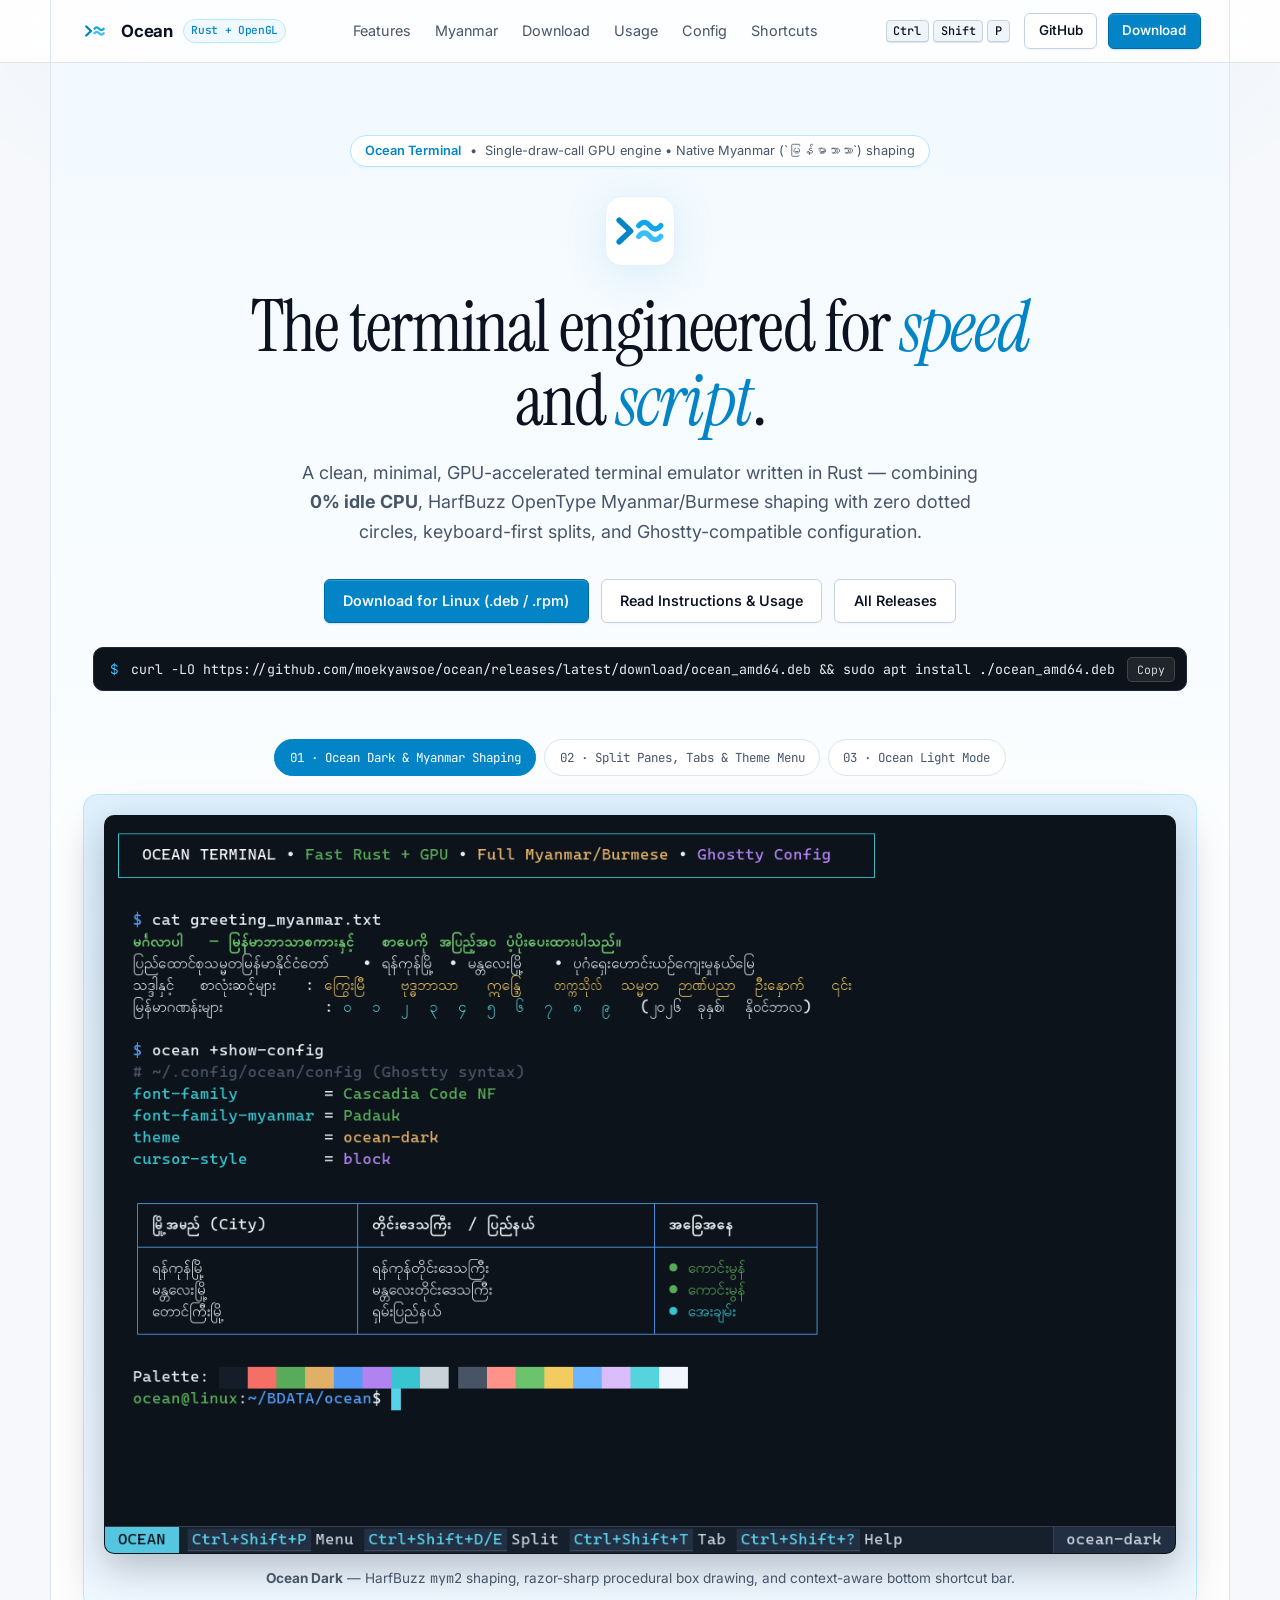
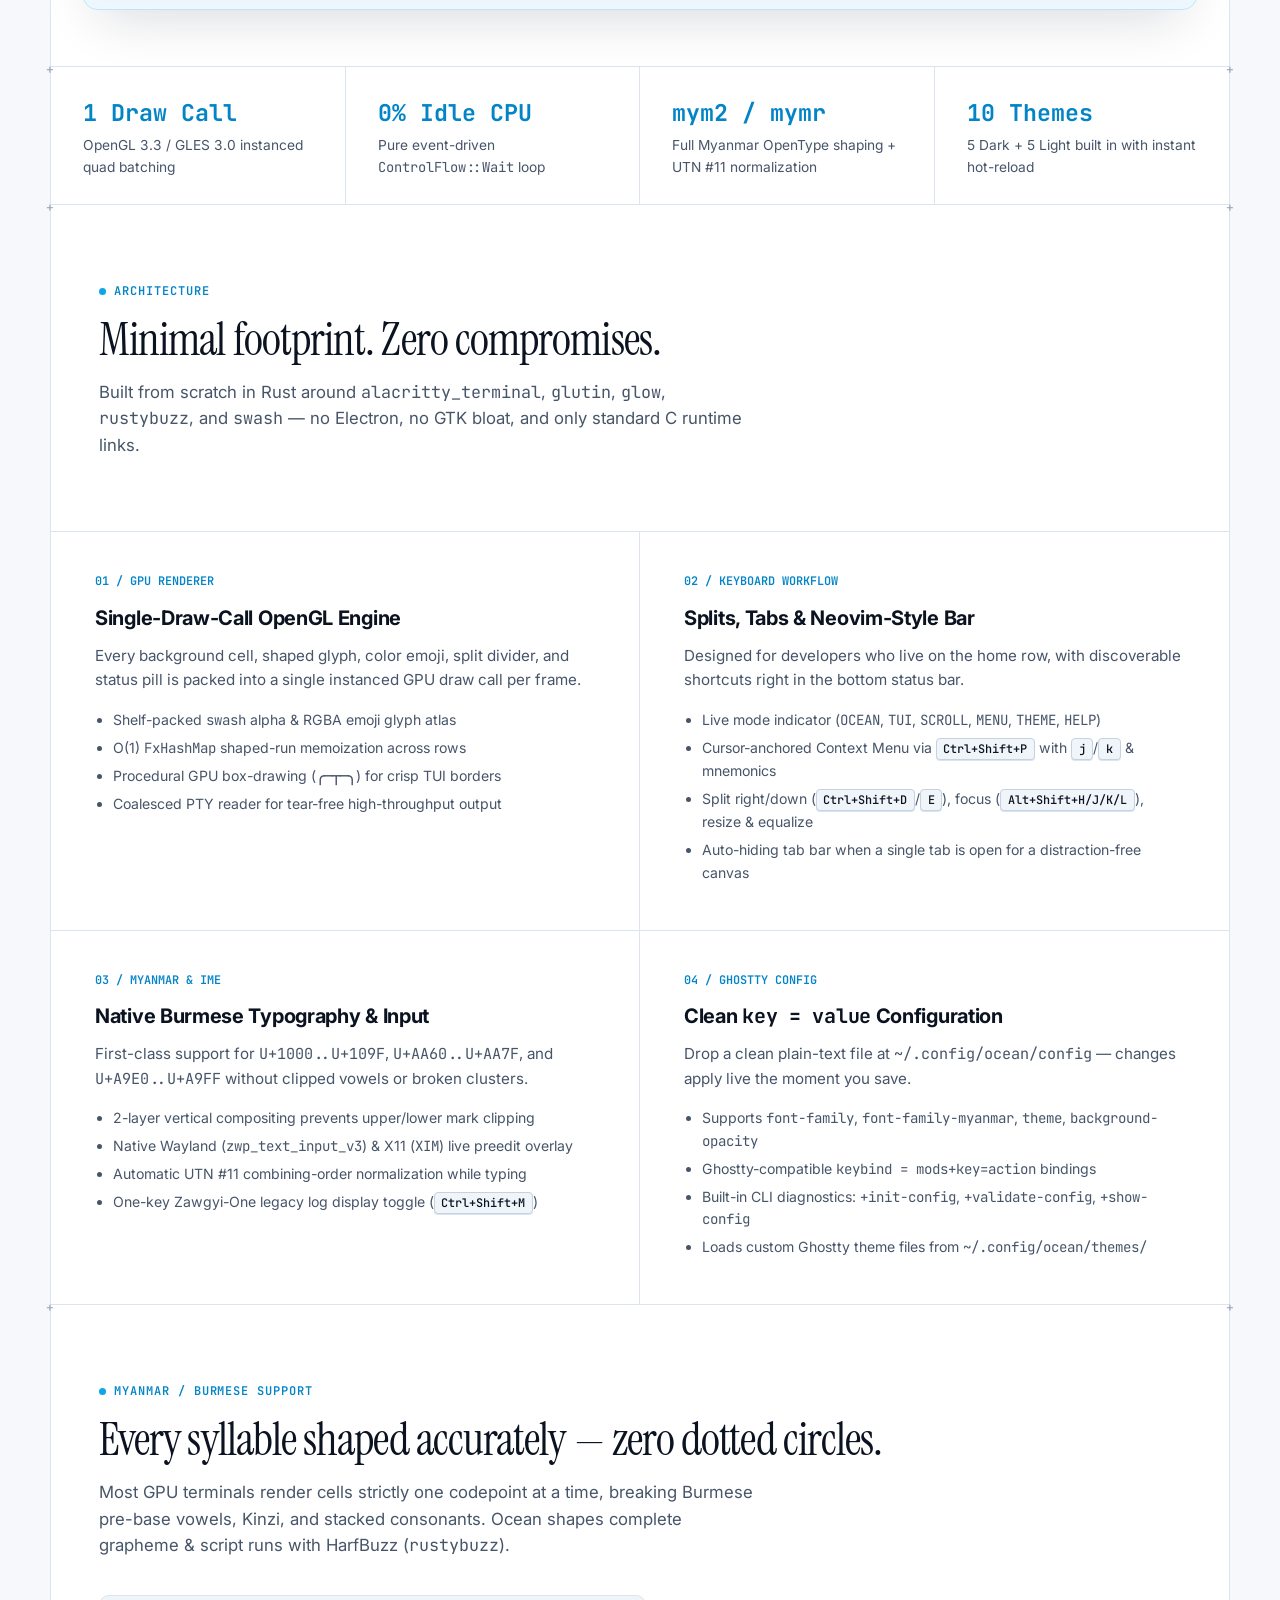
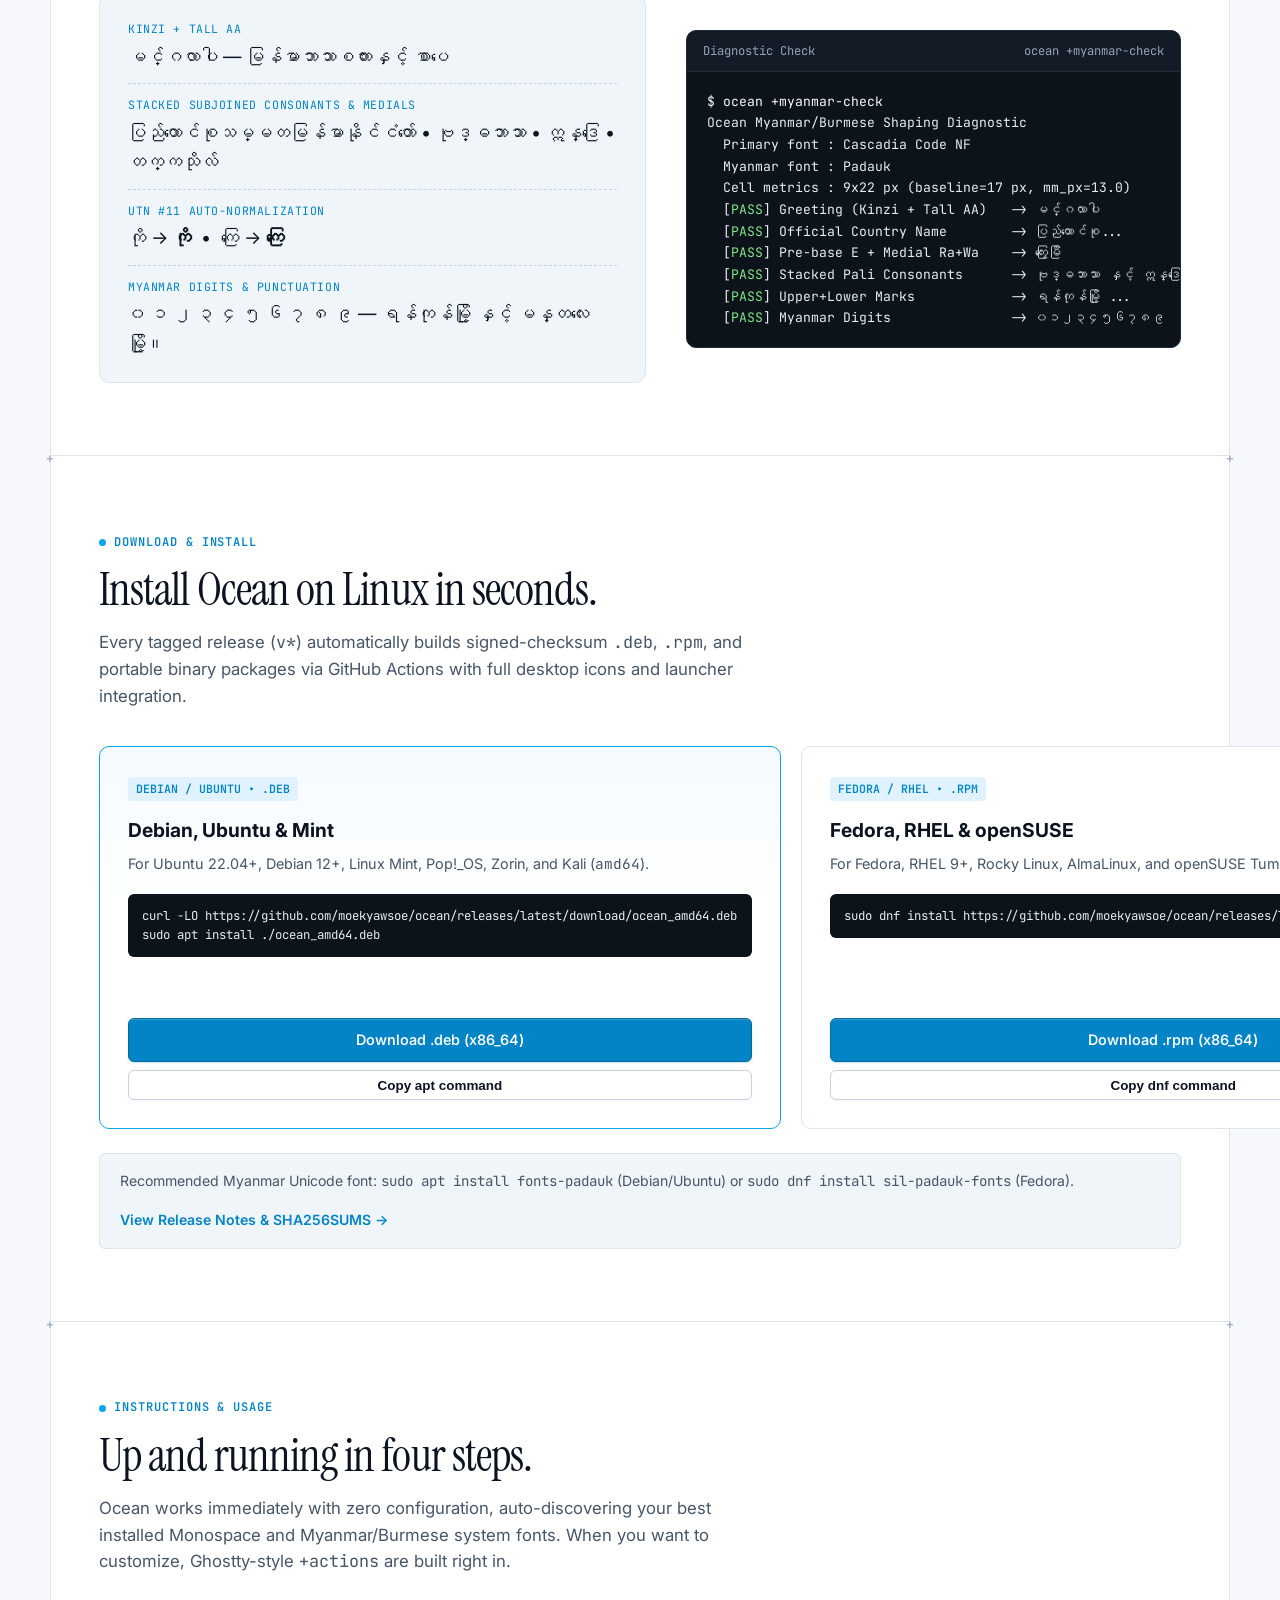
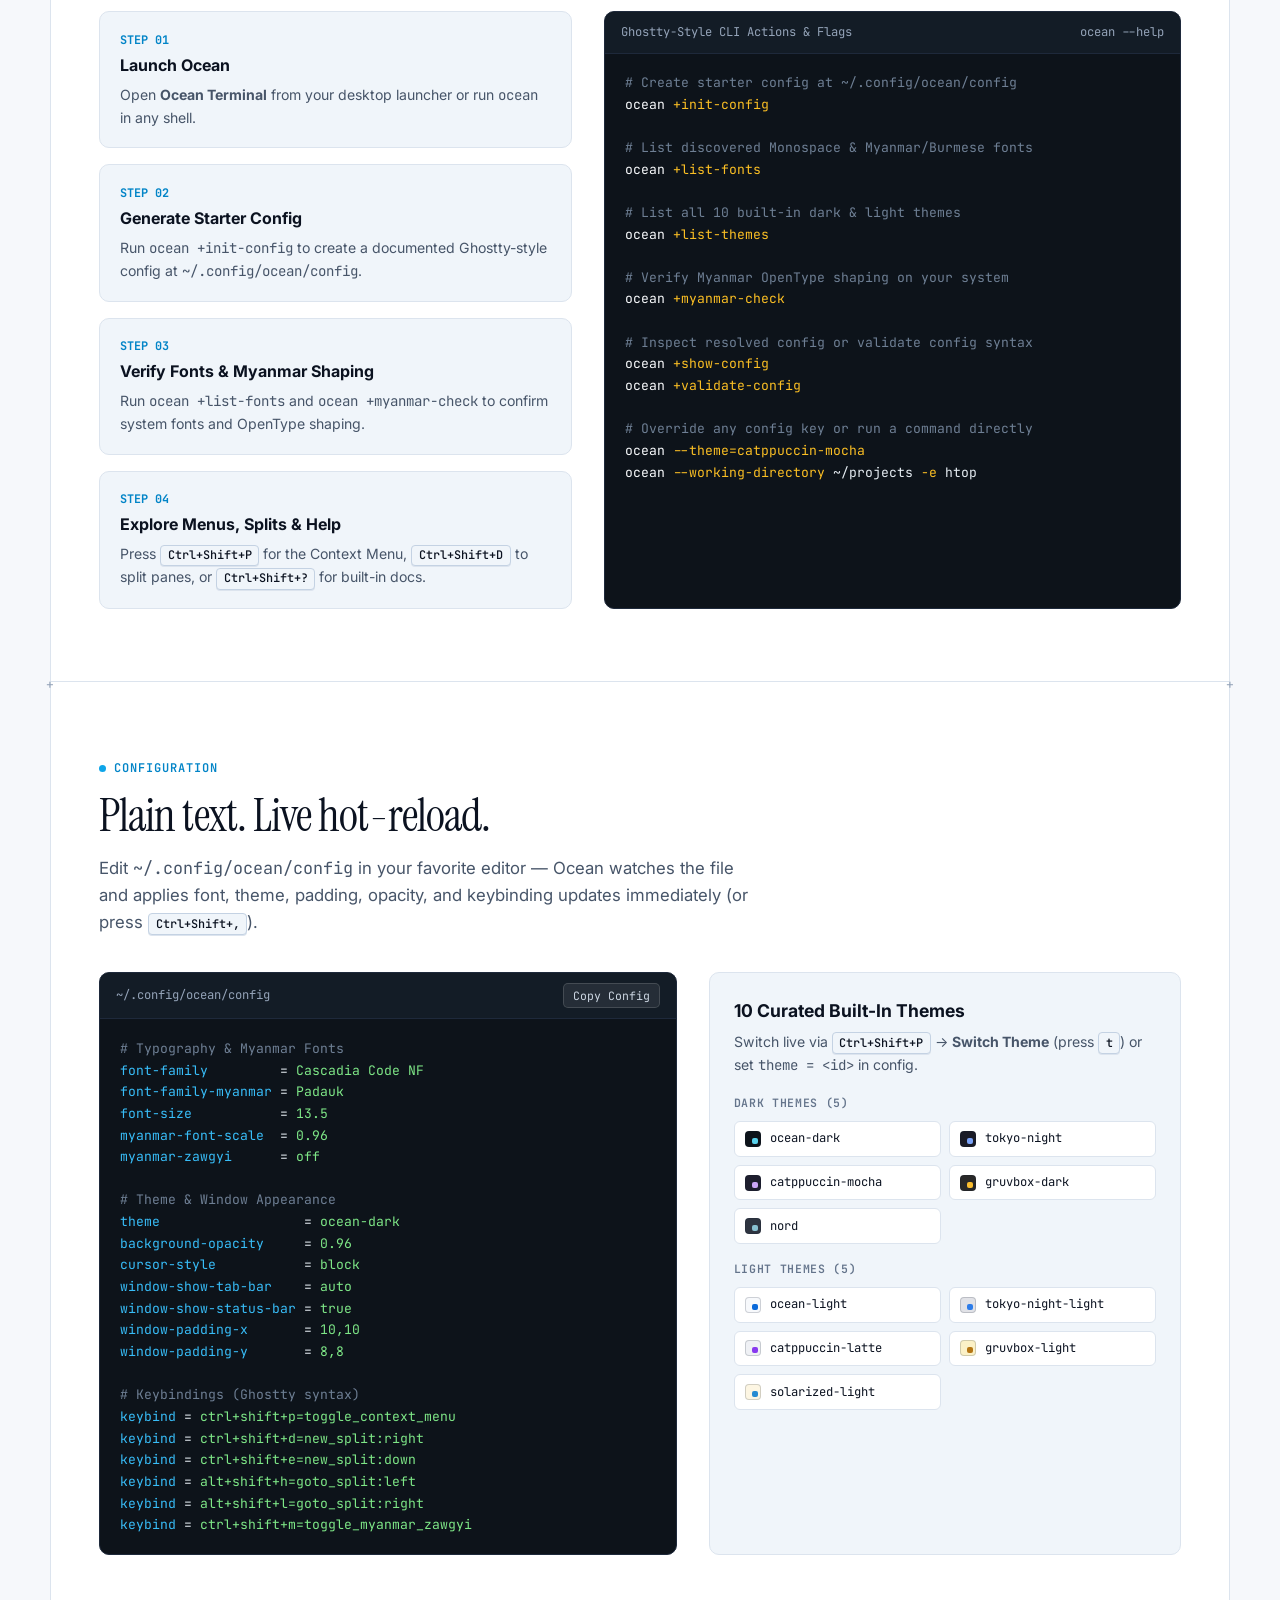
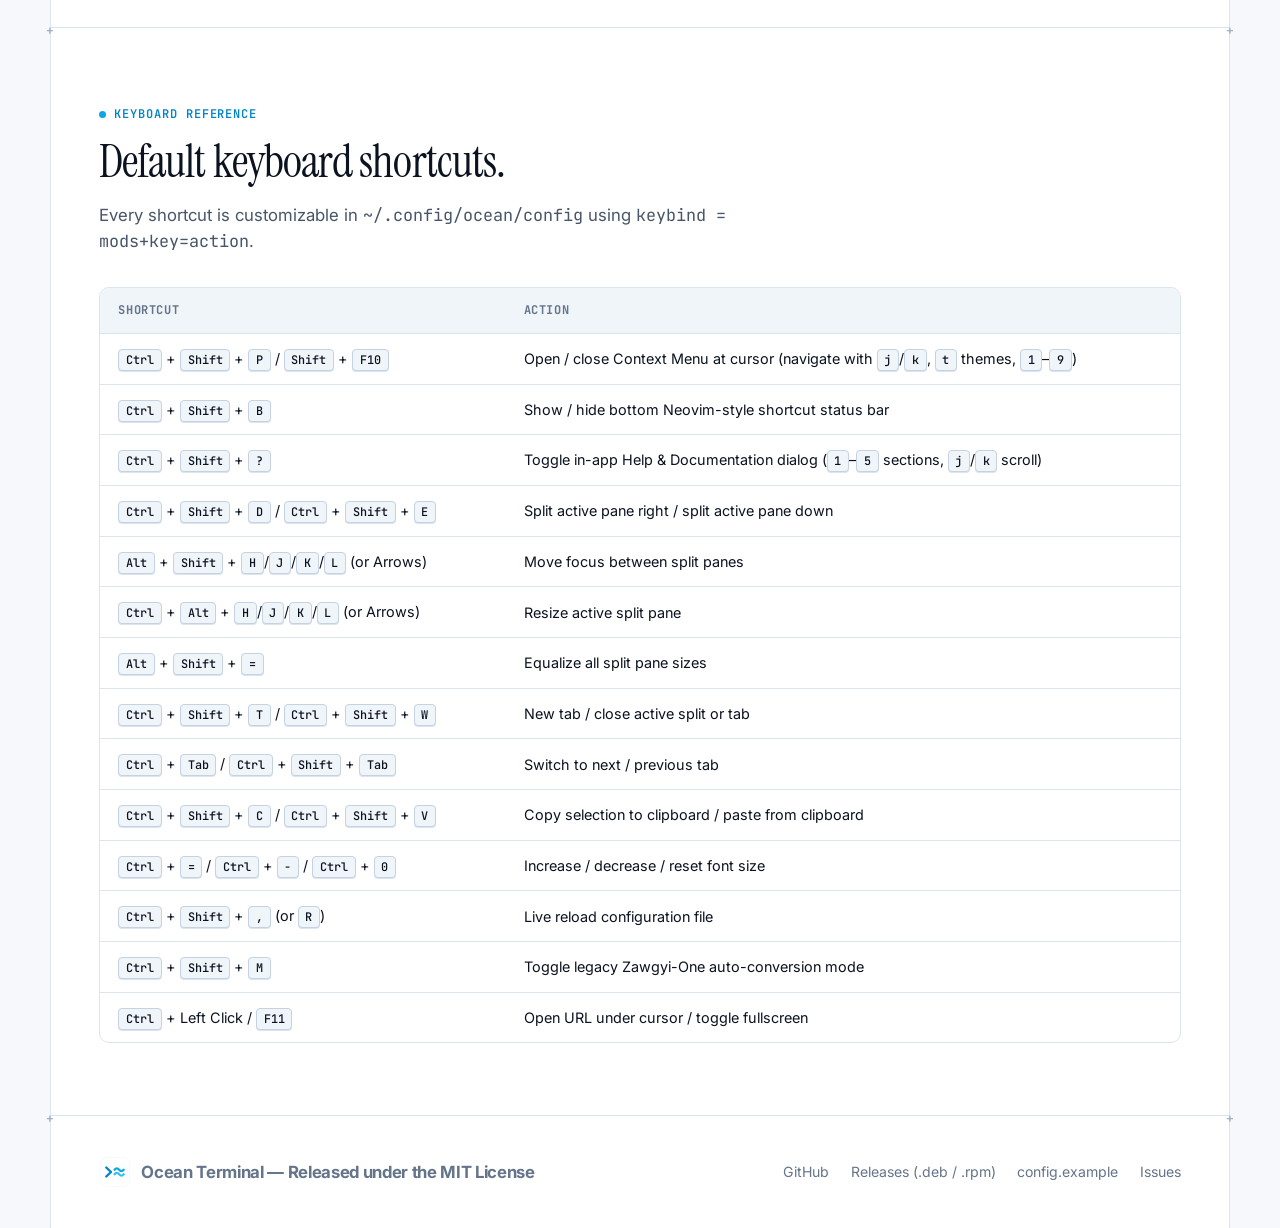
==== website/index.html @ 6e557a55 "v1.0.0" ====
<!DOCTYPE html>
<html lang="en">
<head>
  <meta charset="UTF-8" />
  <meta name="viewport" content="width=device-width, initial-scale=1.0" />
  <title>Ocean Terminal — Fast Rust GPU Terminal with Native Myanmar Support</title>
  <meta
    name="description"
    content="Clean, lightweight, GPU-accelerated terminal emulator written in Rust with full Myanmar/Burmese OpenType shaping, keyboard-first splits, and Ghostty-style config."
  />
  <link rel="icon" type="image/svg+xml" href="./assets/ocean.svg" />
  <link rel="preconnect" href="https://fonts.googleapis.com" />
  <link rel="preconnect" href="https://fonts.gstatic.com" crossorigin />
  <link
    href="https://fonts.googleapis.com/css2?family=Instrument+Serif:ital@0;1&family=Inter:wght@400;500;600;700&family=JetBrains+Mono:wght@400;500;600&display=swap"
    rel="stylesheet"
  />
  <link rel="stylesheet" href="./styles.css" />
</head>
<body>
  <!-- Sticky Minimal Architectural Navbar -->
  <header class="site-header">
    <div class="header-inner">
      <a href="#top" class="brand">
        <img src="./assets/ocean.svg" alt="Ocean Terminal Logo" class="brand-logo" />
        <span>Ocean</span>
        <span class="brand-badge">Rust + OpenGL</span>
      </a>

      <nav class="main-nav" aria-label="Primary Navigation">
        <a href="#features">Features</a>
        <a href="#myanmar">Myanmar</a>
        <a href="#download">Download</a>
        <a href="#usage">Usage</a>
        <a href="#config">Config</a>
        <a href="#shortcuts">Shortcuts</a>
      </nav>

      <div class="header-actions">
        <span class="shortcut-hint" title="Open in-app Context Menu">
          <kbd>Ctrl</kbd><kbd>Shift</kbd><kbd>P</kbd>
        </span>
        <a
          href="https://github.com/moekyawsoe/ocean"
          target="_blank"
          rel="noopener noreferrer"
          class="btn btn-secondary btn-sm"
        >
          GitHub
        </a>
        <a href="#download" class="btn btn-primary btn-sm">Download</a>
      </div>
    </div>
  </header>

  <main id="top" class="rail-shell">
    <!-- Hero Section -->
    <section class="section-band hero">
      <div class="hero-pill">
        <strong>Ocean Terminal</strong>
        <span>•</span>
        <span>Single-draw-call GPU engine • Native Myanmar (`မြန်မာဘာသာ`) shaping</span>
      </div>

      <div class="hero-logo-wrap">
        <img src="./assets/ocean.svg" alt="Ocean vector logo" class="hero-logo" />
      </div>

      <h1 class="hero-headline">
        The terminal engineered for <em>speed</em> and <em>script</em>.
      </h1>

      <p class="hero-subtitle">
        A clean, minimal, GPU-accelerated terminal emulator written in Rust — combining
        <strong>0% idle CPU</strong>, HarfBuzz OpenType Myanmar/Burmese shaping with zero dotted circles,
        keyboard-first splits, and Ghostty-compatible configuration.
      </p>

      <div class="hero-cta-row">
        <a href="#download" class="btn btn-primary">Download for Linux (.deb / .rpm)</a>
        <a href="#usage" class="btn btn-secondary">Read Instructions &amp; Usage</a>
        <a
          href="https://github.com/moekyawsoe/ocean/releases/latest"
          target="_blank"
          rel="noopener noreferrer"
          class="btn btn-secondary"
        >
          All Releases
        </a>
      </div>

      <div class="hero-quick-cmd">
        <span class="prompt">$</span>
        <code id="hero-cmd">curl -LO https://github.com/moekyawsoe/ocean/releases/latest/download/ocean_amd64.deb &amp;&amp; sudo apt install ./ocean_amd64.deb</code>
        <button type="button" class="copy-btn" data-copy-target="hero-cmd">Copy</button>
      </div>

      <!-- Pure-CSS Interactive Screenshot Stage -->
      <div class="showcase-stage">
        <input type="radio" name="showcase" id="tab-dark" class="showcase-radio" checked />
        <input type="radio" name="showcase" id="tab-splits" class="showcase-radio" />
        <input type="radio" name="showcase" id="tab-light" class="showcase-radio" />

        <div class="showcase-tabs">
          <label for="tab-dark" class="showcase-tab-label">01 · Ocean Dark &amp; Myanmar Shaping</label>
          <label for="tab-splits" class="showcase-tab-label">02 · Split Panes, Tabs &amp; Theme Menu</label>
          <label for="tab-light" class="showcase-tab-label">03 · Ocean Light Mode</label>
        </div>

        <div class="showcase-frame">
          <div class="showcase-panel panel-dark">
            <div class="window-chrome">
              <img
                src="./assets/ocean-myanmar-dark.png"
                alt="Ocean Terminal in Ocean Dark theme rendering Myanmar/Burmese OpenType shaping, box drawing, and Neovim-style status bar"
              />
            </div>
            <div class="showcase-caption">
              <strong>Ocean Dark</strong> — HarfBuzz <code>mym2</code> shaping, razor-sharp procedural box drawing, and context-aware bottom shortcut bar.
            </div>
          </div>

          <div class="showcase-panel panel-splits">
            <div class="window-chrome">
              <img
                src="./assets/ocean-splits-menu.png"
                alt="Ocean Terminal showing side-by-side split panes, top tab bar, and live Switch Theme context menu"
              />
            </div>
            <div class="showcase-caption">
              <strong>Keyboard-First Splits &amp; Context Menu</strong> — Press <kbd>Ctrl+Shift+P</kbd> anytime to open the Vim-navigable menu &amp; live theme switcher.
            </div>
          </div>

          <div class="showcase-panel panel-light">
            <div class="window-chrome">
              <img
                src="./assets/ocean-light.png"
                alt="Ocean Terminal in crisp high-contrast Ocean Light mode"
              />
            </div>
            <div class="showcase-caption">
              <strong>Ocean Light</strong> — High-contrast daytime typography among 10 curated built-in themes (5 Dark + 5 Light).
            </div>
          </div>
        </div>
      </div>
    </section>

    <!-- Performance & Engineering Metrics Strip -->
    <section class="section-band">
      <div class="metrics-grid">
        <div class="metric-cell">
          <div class="metric-value">1 Draw Call</div>
          <div class="metric-label">OpenGL 3.3 / GLES 3.0 instanced quad batching</div>
        </div>
        <div class="metric-cell">
          <div class="metric-value">0% Idle CPU</div>
          <div class="metric-label">Pure event-driven <code>ControlFlow::Wait</code> loop</div>
        </div>
        <div class="metric-cell">
          <div class="metric-value">mym2 / mymr</div>
          <div class="metric-label">Full Myanmar OpenType shaping + UTN #11 normalization</div>
        </div>
        <div class="metric-cell">
          <div class="metric-value">10 Themes</div>
          <div class="metric-label">5 Dark + 5 Light built in with instant hot-reload</div>
        </div>
      </div>
    </section>

    <!-- Core Pillars Architectural Grid -->
    <section id="features" class="section-band">
      <div class="section-inner">
        <div class="section-eyebrow">Architecture</div>
        <h2 class="section-title">Minimal footprint. Zero compromises.</h2>
        <p class="section-desc">
          Built from scratch in Rust around <code>alacritty_terminal</code>, <code>glutin</code>, <code>glow</code>,
          <code>rustybuzz</code>, and <code>swash</code> — no Electron, no GTK bloat, and only standard C runtime links.
        </p>
      </div>

      <div class="bento-grid">
        <article class="bento-card">
          <div class="bento-index">01 / GPU RENDERER</div>
          <h3>Single-Draw-Call OpenGL Engine</h3>
          <p>
            Every background cell, shaped glyph, color emoji, split divider, and status pill is packed into a single
            instanced GPU draw call per frame.
          </p>
          <ul class="bento-list">
            <li>Shelf-packed <code>swash</code> alpha &amp; RGBA emoji glyph atlas</li>
            <li>O(1) <code>FxHashMap</code> shaped-run memoization across rows</li>
            <li>Procedural GPU box-drawing (<code>╭─┬─╮</code>) for crisp TUI borders</li>
            <li>Coalesced PTY reader for tear-free high-throughput output</li>
          </ul>
        </article>

        <article class="bento-card">
          <div class="bento-index">02 / KEYBOARD WORKFLOW</div>
          <h3>Splits, Tabs &amp; Neovim-Style Bar</h3>
          <p>
            Designed for developers who live on the home row, with discoverable shortcuts right in the bottom status bar.
          </p>
          <ul class="bento-list">
            <li>Live mode indicator (<code>OCEAN</code>, <code>TUI</code>, <code>SCROLL</code>, <code>MENU</code>, <code>THEME</code>, <code>HELP</code>)</li>
            <li>Cursor-anchored Context Menu via <kbd>Ctrl+Shift+P</kbd> with <kbd>j</kbd>/<kbd>k</kbd> &amp; mnemonics</li>
            <li>Split right/down (<kbd>Ctrl+Shift+D</kbd>/<kbd>E</kbd>), focus (<kbd>Alt+Shift+H/J/K/L</kbd>), resize &amp; equalize</li>
            <li>Auto-hiding tab bar when a single tab is open for a distraction-free canvas</li>
          </ul>
        </article>

        <article class="bento-card">
          <div class="bento-index">03 / MYANMAR &amp; IME</div>
          <h3>Native Burmese Typography &amp; Input</h3>
          <p>
            First-class support for <code>U+1000..U+109F</code>, <code>U+AA60..U+AA7F</code>, and <code>U+A9E0..U+A9FF</code>
            without clipped vowels or broken clusters.
          </p>
          <ul class="bento-list">
            <li>2-layer vertical compositing prevents upper/lower mark clipping</li>
            <li>Native Wayland (<code>zwp_text_input_v3</code>) &amp; X11 (<code>XIM</code>) live preedit overlay</li>
            <li>Automatic UTN #11 combining-order normalization while typing</li>
            <li>One-key Zawgyi-One legacy log display toggle (<kbd>Ctrl+Shift+M</kbd>)</li>
          </ul>
        </article>

        <article class="bento-card">
          <div class="bento-index">04 / GHOSTTY CONFIG</div>
          <h3>Clean <code>key = value</code> Configuration</h3>
          <p>
            Drop a clean plain-text file at <code>~/.config/ocean/config</code> — changes apply live the moment you save.
          </p>
          <ul class="bento-list">
            <li>Supports <code>font-family</code>, <code>font-family-myanmar</code>, <code>theme</code>, <code>background-opacity</code></li>
            <li>Ghostty-compatible <code>keybind = mods+key=action</code> bindings</li>
            <li>Built-in CLI diagnostics: <code>+init-config</code>, <code>+validate-config</code>, <code>+show-config</code></li>
            <li>Loads custom Ghostty theme files from <code>~/.config/ocean/themes/</code></li>
          </ul>
        </article>
      </div>
    </section>

    <!-- Myanmar Shaping Deep Dive -->
    <section id="myanmar" class="section-band">
      <div class="section-inner">
        <div class="section-eyebrow">Myanmar / Burmese Support</div>
        <h2 class="section-title">Every syllable shaped accurately — zero dotted circles.</h2>
        <p class="section-desc">
          Most GPU terminals render cells strictly one codepoint at a time, breaking Burmese pre-base vowels, Kinzi,
          and stacked consonants. Ocean shapes complete grapheme &amp; script runs with HarfBuzz (<code>rustybuzz</code>).
        </p>

        <div class="myanmar-split">
          <div class="myanmar-specimen">
            <div class="specimen-row">
              <div class="specimen-tag">Kinzi + Tall AA</div>
              <div class="specimen-text">မင်္ဂလာပါ — မြန်မာဘာသာစကားနှင့် စာပေ</div>
            </div>
            <div class="specimen-row">
              <div class="specimen-tag">Stacked Subjoined Consonants &amp; Medials</div>
              <div class="specimen-text">ပြည်ထောင်စုသမ္မတမြန်မာနိုင်ငံတော် • ဗုဒ္ဓဘာသာ • ဣန္ဒြေ • တက္ကသိုလ်</div>
            </div>
            <div class="specimen-row">
              <div class="specimen-tag">UTN #11 Auto-Normalization</div>
              <div class="specimen-text"><code>ကုိ</code> → <strong>ကို</strong> &nbsp;•&nbsp; <code>ကေြ</code> → <strong>ကြေ</strong></div>
            </div>
            <div class="specimen-row">
              <div class="specimen-tag">Myanmar Digits &amp; Punctuation</div>
              <div class="specimen-text">၀ ၁ ၂ ၃ ၄ ၅ ၆ ၇ ၈ ၉ — ရန်ကုန်မြို့ နှင့် မန္တလေးမြို့။</div>
            </div>
          </div>

          <div class="code-card">
            <div class="code-card-header">
              <span>Diagnostic Check</span>
              <span>ocean +myanmar-check</span>
            </div>
            <pre><span class="tok-cmd">$ ocean +myanmar-check</span>
Ocean Myanmar/Burmese Shaping Diagnostic
  Primary font : Cascadia Code NF
  Myanmar font : Padauk
  Cell metrics : 9x22 px (baseline=17 px, mm_px=13.0)
  [<span class="tok-val">PASS</span>] Greeting (Kinzi + Tall AA)   -&gt; မင်္ဂလာပါ
  [<span class="tok-val">PASS</span>] Official Country Name        -&gt; ပြည်ထောင်စု...
  [<span class="tok-val">PASS</span>] Pre-base E + Medial Ra+Wa    -&gt; ကြွေးမြီ
  [<span class="tok-val">PASS</span>] Stacked Pali Consonants      -&gt; ဗုဒ္ဓဘာသာ နှင့် ဣန္ဒြေ
  [<span class="tok-val">PASS</span>] Upper+Lower Marks            -&gt; ရန်ကုန်မြို့ ...
  [<span class="tok-val">PASS</span>] Myanmar Digits               -&gt; ၀၁၂၃၄၅၆၇၈၉</pre>
          </div>
        </div>
      </div>
    </section>

    <!-- Download & Package Installation Section -->
    <section id="download" class="section-band">
      <div class="section-inner">
        <div class="section-eyebrow">Download &amp; Install</div>
        <h2 class="section-title">Install Ocean on Linux in seconds.</h2>
        <p class="section-desc">
          Every tagged release (<code>v*</code>) automatically builds signed-checksum <code>.deb</code>, <code>.rpm</code>,
          and portable binary packages via GitHub Actions with full desktop icons and launcher integration.
        </p>

        <div class="download-cards">
          <!-- Debian / Ubuntu -->
          <div class="dl-card featured">
            <div>
              <span class="dl-os-tag">DEBIAN / UBUNTU • .DEB</span>
              <h3>Debian, Ubuntu &amp; Mint</h3>
              <p>For Ubuntu 22.04+, Debian 12+, Linux Mint, Pop!_OS, Zorin, and Kali (<code>amd64</code>).</p>
              <pre class="dl-code" id="cmd-deb">curl -LO https://github.com/moekyawsoe/ocean/releases/latest/download/ocean_amd64.deb
sudo apt install ./ocean_amd64.deb</pre>
            </div>
            <div class="dl-actions">
              <a
                href="https://github.com/moekyawsoe/ocean/releases/latest/download/ocean_amd64.deb"
                class="btn btn-primary"
              >
                Download .deb (x86_64)
              </a>
              <button type="button" class="btn btn-secondary btn-sm" data-copy-target="cmd-deb">
                Copy apt command
              </button>
            </div>
          </div>

          <!-- Fedora / RHEL / openSUSE -->
          <div class="dl-card">
            <div>
              <span class="dl-os-tag">FEDORA / RHEL • .RPM</span>
              <h3>Fedora, RHEL &amp; openSUSE</h3>
              <p>For Fedora, RHEL 9+, Rocky Linux, AlmaLinux, and openSUSE Tumbleweed/Leap (<code>x86_64</code>).</p>
              <pre class="dl-code" id="cmd-rpm">sudo dnf install https://github.com/moekyawsoe/ocean/releases/latest/download/ocean.x86_64.rpm</pre>
            </div>
            <div class="dl-actions">
              <a
                href="https://github.com/moekyawsoe/ocean/releases/latest/download/ocean.x86_64.rpm"
                class="btn btn-primary"
              >
                Download .rpm (x86_64)
              </a>
              <button type="button" class="btn btn-secondary btn-sm" data-copy-target="cmd-rpm">
                Copy dnf command
              </button>
            </div>
          </div>

          <!-- Tarball / Source -->
          <div class="dl-card">
            <div>
              <span class="dl-os-tag">PORTABLE / CARGO</span>
              <h3>Tarball or Build from Source</h3>
              <p>Run the standalone single binary on any Linux distro or compile with Cargo.</p>
              <pre class="dl-code" id="cmd-src">git clone https://github.com/moekyawsoe/ocean.git
cd ocean
cargo build --release</pre>
            </div>
            <div class="dl-actions">
              <a
                href="https://github.com/moekyawsoe/ocean/releases/latest/download/ocean-linux-x86_64.tar.gz"
                class="btn btn-secondary"
              >
                Download .tar.gz (x86_64)
              </a>
              <button type="button" class="btn btn-secondary btn-sm" data-copy-target="cmd-src">
                Copy build commands
              </button>
            </div>
          </div>
        </div>

        <div class="release-note-bar">
          <span>
            Recommended Myanmar Unicode font: <code>sudo apt install fonts-padauk</code> (Debian/Ubuntu) or
            <code>sudo dnf install sil-padauk-fonts</code> (Fedora).
          </span>
          <a href="https://github.com/moekyawsoe/ocean/releases" target="_blank" rel="noopener noreferrer">
            View Release Notes &amp; SHA256SUMS →
          </a>
        </div>
      </div>
    </section>

    <!-- Instructions & CLI Usage -->
    <section id="usage" class="section-band">
      <div class="section-inner">
        <div class="section-eyebrow">Instructions &amp; Usage</div>
        <h2 class="section-title">Up and running in four steps.</h2>
        <p class="section-desc">
          Ocean works immediately with zero configuration, auto-discovering your best installed Monospace and
          Myanmar/Burmese system fonts. When you want to customize, Ghostty-style <code>+actions</code> are built right in.
        </p>

        <div class="usage-grid">
          <ol class="step-list">
            <li class="step-item">
              <div class="step-num">Step 01</div>
              <h4>Launch Ocean</h4>
              <p>Open <strong>Ocean Terminal</strong> from your desktop launcher or run <code>ocean</code> in any shell.</p>
            </li>
            <li class="step-item">
              <div class="step-num">Step 02</div>
              <h4>Generate Starter Config</h4>
              <p>Run <code>ocean +init-config</code> to create a documented Ghostty-style config at <code>~/.config/ocean/config</code>.</p>
            </li>
            <li class="step-item">
              <div class="step-num">Step 03</div>
              <h4>Verify Fonts &amp; Myanmar Shaping</h4>
              <p>Run <code>ocean +list-fonts</code> and <code>ocean +myanmar-check</code> to confirm system fonts and OpenType shaping.</p>
            </li>
            <li class="step-item">
              <div class="step-num">Step 04</div>
              <h4>Explore Menus, Splits &amp; Help</h4>
              <p>Press <kbd>Ctrl+Shift+P</kbd> for the Context Menu, <kbd>Ctrl+Shift+D</kbd> to split panes, or <kbd>Ctrl+Shift+?</kbd> for built-in docs.</p>
            </li>
          </ol>

          <div class="code-card">
            <div class="code-card-header">
              <span>Ghostty-Style CLI Actions &amp; Flags</span>
              <span>ocean --help</span>
            </div>
            <pre><span class="tok-comment"># Create starter config at ~/.config/ocean/config</span>
<span class="tok-cmd">ocean</span> <span class="tok-flag">+init-config</span>

<span class="tok-comment"># List discovered Monospace &amp; Myanmar/Burmese fonts</span>
<span class="tok-cmd">ocean</span> <span class="tok-flag">+list-fonts</span>

<span class="tok-comment"># List all 10 built-in dark &amp; light themes</span>
<span class="tok-cmd">ocean</span> <span class="tok-flag">+list-themes</span>

<span class="tok-comment"># Verify Myanmar OpenType shaping on your system</span>
<span class="tok-cmd">ocean</span> <span class="tok-flag">+myanmar-check</span>

<span class="tok-comment"># Inspect resolved config or validate config syntax</span>
<span class="tok-cmd">ocean</span> <span class="tok-flag">+show-config</span>
<span class="tok-cmd">ocean</span> <span class="tok-flag">+validate-config</span>

<span class="tok-comment"># Override any config key or run a command directly</span>
<span class="tok-cmd">ocean</span> <span class="tok-flag">--theme=catppuccin-mocha</span>
<span class="tok-cmd">ocean</span> <span class="tok-flag">--working-directory</span> ~/projects <span class="tok-flag">-e</span> htop</pre>
          </div>
        </div>
      </div>
    </section>

    <!-- Configuration & Built-in Themes -->
    <section id="config" class="section-band">
      <div class="section-inner">
        <div class="section-eyebrow">Configuration</div>
        <h2 class="section-title">Plain text. Live hot-reload.</h2>
        <p class="section-desc">
          Edit <code>~/.config/ocean/config</code> in your favorite editor — Ocean watches the file and applies font,
          theme, padding, opacity, and keybinding updates immediately (or press <kbd>Ctrl+Shift+,</kbd>).
        </p>

        <div class="config-layout">
          <div class="code-card">
            <div class="code-card-header">
              <span>~/.config/ocean/config</span>
              <button type="button" class="copy-btn" data-copy-target="cfg-sample">Copy Config</button>
            </div>
            <pre id="cfg-sample"><span class="tok-comment"># Typography &amp; Myanmar Fonts</span>
<span class="tok-key">font-family</span>         = <span class="tok-val">Cascadia Code NF</span>
<span class="tok-key">font-family-myanmar</span> = <span class="tok-val">Padauk</span>
<span class="tok-key">font-size</span>           = <span class="tok-val">13.5</span>
<span class="tok-key">myanmar-font-scale</span>  = <span class="tok-val">0.96</span>
<span class="tok-key">myanmar-zawgyi</span>      = <span class="tok-val">off</span>

<span class="tok-comment"># Theme &amp; Window Appearance</span>
<span class="tok-key">theme</span>                  = <span class="tok-val">ocean-dark</span>
<span class="tok-key">background-opacity</span>     = <span class="tok-val">0.96</span>
<span class="tok-key">cursor-style</span>           = <span class="tok-val">block</span>
<span class="tok-key">window-show-tab-bar</span>    = <span class="tok-val">auto</span>
<span class="tok-key">window-show-status-bar</span> = <span class="tok-val">true</span>
<span class="tok-key">window-padding-x</span>       = <span class="tok-val">10,10</span>
<span class="tok-key">window-padding-y</span>       = <span class="tok-val">8,8</span>

<span class="tok-comment"># Keybindings (Ghostty syntax)</span>
<span class="tok-key">keybind</span> = <span class="tok-val">ctrl+shift+p=toggle_context_menu</span>
<span class="tok-key">keybind</span> = <span class="tok-val">ctrl+shift+d=new_split:right</span>
<span class="tok-key">keybind</span> = <span class="tok-val">ctrl+shift+e=new_split:down</span>
<span class="tok-key">keybind</span> = <span class="tok-val">alt+shift+h=goto_split:left</span>
<span class="tok-key">keybind</span> = <span class="tok-val">alt+shift+l=goto_split:right</span>
<span class="tok-key">keybind</span> = <span class="tok-val">ctrl+shift+m=toggle_myanmar_zawgyi</span></pre>
          </div>

          <div class="themes-box">
            <h3>10 Curated Built-In Themes</h3>
            <p>
              Switch live via <kbd>Ctrl+Shift+P</kbd> → <strong>Switch Theme</strong> (press <kbd>t</kbd>) or set
              <code>theme = &lt;id&gt;</code> in config.
            </p>

            <div class="theme-group-label">Dark Themes (5)</div>
            <div class="swatch-grid">
              <div class="swatch-pill">
                <span class="swatch-dot" style="background:#0d131a;--accent:#58d1eb"></span>
                <span>ocean-dark</span>
              </div>
              <div class="swatch-pill">
                <span class="swatch-dot" style="background:#1a1b26;--accent:#7aa2f7"></span>
                <span>tokyo-night</span>
              </div>
              <div class="swatch-pill">
                <span class="swatch-dot" style="background:#1e1e2e;--accent:#cba6f7"></span>
                <span>catppuccin-mocha</span>
              </div>
              <div class="swatch-pill">
                <span class="swatch-dot" style="background:#282828;--accent:#fabd2f"></span>
                <span>gruvbox-dark</span>
              </div>
              <div class="swatch-pill">
                <span class="swatch-dot" style="background:#2e3440;--accent:#88c0d0"></span>
                <span>nord</span>
              </div>
            </div>

            <div class="theme-group-label">Light Themes (5)</div>
            <div class="swatch-grid">
              <div class="swatch-pill">
                <span class="swatch-dot" style="background:#f7f9fc;--accent:#0969da"></span>
                <span>ocean-light</span>
              </div>
              <div class="swatch-pill">
                <span class="swatch-dot" style="background:#e1e2e7;--accent:#2e7de9"></span>
                <span>tokyo-night-light</span>
              </div>
              <div class="swatch-pill">
                <span class="swatch-dot" style="background:#eff1f5;--accent:#8839ef"></span>
                <span>catppuccin-latte</span>
              </div>
              <div class="swatch-pill">
                <span class="swatch-dot" style="background:#fbf1c7;--accent:#b57614"></span>
                <span>gruvbox-light</span>
              </div>
              <div class="swatch-pill">
                <span class="swatch-dot" style="background:#fdf6e3;--accent:#268bd2"></span>
                <span>solarized-light</span>
              </div>
            </div>
          </div>
        </div>
      </div>
    </section>

    <!-- Default Keyboard Shortcuts -->
    <section id="shortcuts" class="section-band">
      <div class="section-inner">
        <div class="section-eyebrow">Keyboard Reference</div>
        <h2 class="section-title">Default keyboard shortcuts.</h2>
        <p class="section-desc">
          Every shortcut is customizable in <code>~/.config/ocean/config</code> using <code>keybind = mods+key=action</code>.
        </p>

        <div class="shortcuts-wrap">
          <table class="shortcuts-table">
            <thead>
              <tr>
                <th>Shortcut</th>
                <th>Action</th>
              </tr>
            </thead>
            <tbody>
              <tr>
                <td><kbd>Ctrl</kbd> + <kbd>Shift</kbd> + <kbd>P</kbd> / <kbd>Shift</kbd> + <kbd>F10</kbd></td>
                <td>Open / close Context Menu at cursor (navigate with <kbd>j</kbd>/<kbd>k</kbd>, <kbd>t</kbd> themes, <kbd>1</kbd>–<kbd>9</kbd>)</td>
              </tr>
              <tr>
                <td><kbd>Ctrl</kbd> + <kbd>Shift</kbd> + <kbd>B</kbd></td>
                <td>Show / hide bottom Neovim-style shortcut status bar</td>
              </tr>
              <tr>
                <td><kbd>Ctrl</kbd> + <kbd>Shift</kbd> + <kbd>?</kbd></td>
                <td>Toggle in-app Help &amp; Documentation dialog (<kbd>1</kbd>–<kbd>5</kbd> sections, <kbd>j</kbd>/<kbd>k</kbd> scroll)</td>
              </tr>
              <tr>
                <td><kbd>Ctrl</kbd> + <kbd>Shift</kbd> + <kbd>D</kbd> / <kbd>Ctrl</kbd> + <kbd>Shift</kbd> + <kbd>E</kbd></td>
                <td>Split active pane right / split active pane down</td>
              </tr>
              <tr>
                <td><kbd>Alt</kbd> + <kbd>Shift</kbd> + <kbd>H</kbd>/<kbd>J</kbd>/<kbd>K</kbd>/<kbd>L</kbd> (or Arrows)</td>
                <td>Move focus between split panes</td>
              </tr>
              <tr>
                <td><kbd>Ctrl</kbd> + <kbd>Alt</kbd> + <kbd>H</kbd>/<kbd>J</kbd>/<kbd>K</kbd>/<kbd>L</kbd> (or Arrows)</td>
                <td>Resize active split pane</td>
              </tr>
              <tr>
                <td><kbd>Alt</kbd> + <kbd>Shift</kbd> + <kbd>=</kbd></td>
                <td>Equalize all split pane sizes</td>
              </tr>
              <tr>
                <td><kbd>Ctrl</kbd> + <kbd>Shift</kbd> + <kbd>T</kbd> / <kbd>Ctrl</kbd> + <kbd>Shift</kbd> + <kbd>W</kbd></td>
                <td>New tab / close active split or tab</td>
              </tr>
              <tr>
                <td><kbd>Ctrl</kbd> + <kbd>Tab</kbd> / <kbd>Ctrl</kbd> + <kbd>Shift</kbd> + <kbd>Tab</kbd></td>
                <td>Switch to next / previous tab</td>
              </tr>
              <tr>
                <td><kbd>Ctrl</kbd> + <kbd>Shift</kbd> + <kbd>C</kbd> / <kbd>Ctrl</kbd> + <kbd>Shift</kbd> + <kbd>V</kbd></td>
                <td>Copy selection to clipboard / paste from clipboard</td>
              </tr>
              <tr>
                <td><kbd>Ctrl</kbd> + <kbd>=</kbd> / <kbd>Ctrl</kbd> + <kbd>-</kbd> / <kbd>Ctrl</kbd> + <kbd>0</kbd></td>
                <td>Increase / decrease / reset font size</td>
              </tr>
              <tr>
                <td><kbd>Ctrl</kbd> + <kbd>Shift</kbd> + <kbd>,</kbd> (or <kbd>R</kbd>)</td>
                <td>Live reload configuration file</td>
              </tr>
              <tr>
                <td><kbd>Ctrl</kbd> + <kbd>Shift</kbd> + <kbd>M</kbd></td>
                <td>Toggle legacy Zawgyi-One auto-conversion mode</td>
              </tr>
              <tr>
                <td><kbd>Ctrl</kbd> + Left Click / <kbd>F11</kbd></td>
                <td>Open URL under cursor / toggle fullscreen</td>
              </tr>
            </tbody>
          </table>
        </div>
      </div>
    </section>

    <!-- Footer -->
    <footer class="site-footer">
      <div class="brand">
        <img src="./assets/ocean.svg" alt="Ocean Logo" class="brand-logo" />
        <span>Ocean Terminal — Released under the MIT License</span>
      </div>
      <div class="footer-links">
        <a href="https://github.com/moekyawsoe/ocean" target="_blank" rel="noopener noreferrer">GitHub</a>
        <a href="https://github.com/moekyawsoe/ocean/releases" target="_blank" rel="noopener noreferrer">Releases (.deb / .rpm)</a>
        <a href="https://github.com/moekyawsoe/ocean/blob/master/config.example" target="_blank" rel="noopener noreferrer">config.example</a>
        <a href="https://github.com/moekyawsoe/ocean/issues" target="_blank" rel="noopener noreferrer">Issues</a>
      </div>
    </footer>
  </main>

  <script>
    document.querySelectorAll("[data-copy-target]").forEach(function (btn) {
      btn.addEventListener("click", function () {
        var el = document.getElementById(btn.getAttribute("data-copy-target"));
        if (!el || !navigator.clipboard) return;
        var original = btn.textContent;
        navigator.clipboard.writeText(el.innerText.trim()).then(function () {
          btn.textContent = "Copied!";
          setTimeout(function () {
            btn.textContent = original;
          }, 1400);
        });
      });
    });
  </script>
</body>
</html>
---- website/styles.css ----
/* ==========================================================================
   Ocean Terminal — Zed-Inspired Architectural Single-Page Stylesheet
   Clean light blueprint grid + sky-blue vector identity + dark terminal code
   ========================================================================== */

:root {
  --bg-page: #f6f8fb;
  --bg-surface: #ffffff;
  --bg-subtle: #f0f5fa;
  --bg-sky-tint: #e8f4fd;
  --bg-code: #0d131a;
  --bg-code-header: #131c26;

  --border-grid: #dce4ee;
  --border-strong: #c4d2e3;
  --border-sky: #bae6fd;

  --text-primary: #0b1220;
  --text-secondary: #475569;
  --text-muted: #64748b;
  --text-code: #e6edf3;

  --sky-600: #0284c7;
  --sky-500: #0ea5e9;
  --sky-400: #38bdf8;
  --sky-100: #e0f2fe;
  --sky-50: #f0f9ff;

  --font-serif: "Instrument Serif", "Newsreader", Georgia, "Times New Roman", serif;
  --font-sans: "Inter", -apple-system, BlinkMacSystemFont, "Segoe UI", Roboto, sans-serif;
  --font-mono: "JetBrains Mono", "Cascadia Code", ui-monospace, SFMono-Regular, Menlo, Consolas, monospace;

  --container-max: 1180px;
  --radius-sm: 6px;
  --radius-md: 10px;
  --radius-lg: 14px;
}

*,
*::before,
*::after {
  box-sizing: border-box;
}

html {
  scroll-behavior: smooth;
  font-size: 16px;
  -webkit-font-smoothing: antialiased;
  -moz-osx-font-smoothing: grayscale;
}

body {
  margin: 0;
  font-family: var(--font-sans);
  color: var(--text-primary);
  background-color: var(--bg-page);
  background-image:
    radial-gradient(ellipse 80% 420px at 50% 0%, rgba(14, 165, 233, 0.09), transparent 72%);
  line-height: 1.6;
}

a {
  color: inherit;
  text-decoration: none;
}

img {
  max-width: 100%;
  display: block;
}

code,
pre,
kbd {
  font-family: var(--font-mono);
}

/* ---------- Architectural Blueprint Container & Grid Rails ---------- */

.rail-shell {
  max-width: var(--container-max);
  margin: 0 auto;
  border-left: 1px solid var(--border-grid);
  border-right: 1px solid var(--border-grid);
  background: var(--bg-surface);
  position: relative;
}

.section-band {
  border-bottom: 1px solid var(--border-grid);
  position: relative;
}

/* Signature Zed-style '+' intersection markers at rail corners */
.section-band::before,
.section-band::after {
  content: "+";
  position: absolute;
  bottom: -10px;
  font-family: var(--font-mono);
  font-size: 13px;
  line-height: 1;
  color: #94a3b8;
  pointer-events: none;
  z-index: 3;
}

.section-band::before {
  left: -5px;
}

.section-band::after {
  right: -5px;
}

.section-inner {
  padding: 4.5rem 3rem;
}

.section-eyebrow {
  display: inline-flex;
  align-items: center;
  gap: 0.5rem;
  font-family: var(--font-mono);
  font-size: 0.75rem;
  font-weight: 600;
  letter-spacing: 0.08em;
  text-transform: uppercase;
  color: var(--sky-600);
  margin-bottom: 0.75rem;
}

.section-eyebrow::before {
  content: "";
  width: 7px;
  height: 7px;
  border-radius: 50%;
  background: var(--sky-500);
}

.section-title {
  font-family: var(--font-serif);
  font-weight: 400;
  font-size: clamp(2.1rem, 3.6vw, 3rem);
  line-height: 1.1;
  letter-spacing: -0.02em;
  margin: 0 0 0.9rem;
  color: var(--text-primary);
}

.section-desc {
  max-width: 660px;
  margin: 0;
  font-size: 1.05rem;
  color: var(--text-secondary);
}

/* ---------- Sticky Minimal Header ---------- */

.site-header {
  position: sticky;
  top: 0;
  z-index: 50;
  background: rgba(255, 255, 255, 0.88);
  backdrop-filter: blur(12px);
  -webkit-backdrop-filter: blur(12px);
  border-bottom: 1px solid var(--border-grid);
}

.header-inner {
  max-width: var(--container-max);
  margin: 0 auto;
  padding: 0 1.75rem;
  height: 62px;
  display: flex;
  align-items: center;
  justify-content: space-between;
  gap: 1rem;
  border-left: 1px solid var(--border-grid);
  border-right: 1px solid var(--border-grid);
}

.brand {
  display: inline-flex;
  align-items: center;
  gap: 0.65rem;
  font-weight: 700;
  font-size: 1.05rem;
  letter-spacing: -0.02em;
}

.brand-logo {
  width: 32px;
  height: 32px;
  border-radius: 8px;
}

.brand-badge {
  font-family: var(--font-mono);
  font-size: 0.7rem;
  font-weight: 500;
  padding: 0.12rem 0.45rem;
  border-radius: 999px;
  background: var(--sky-50);
  color: var(--sky-600);
  border: 1px solid var(--border-sky);
}

.main-nav {
  display: flex;
  align-items: center;
  gap: 1.5rem;
  font-size: 0.9rem;
  color: var(--text-secondary);
}

.main-nav a {
  transition: color 0.15s ease;
}

.main-nav a:hover {
  color: var(--sky-600);
}

.header-actions {
  display: flex;
  align-items: center;
  gap: 0.65rem;
}

.shortcut-hint {
  display: inline-flex;
  align-items: center;
  gap: 0.25rem;
  font-size: 0.75rem;
  color: var(--text-muted);
  padding-right: 0.25rem;
}

/* ---------- Buttons & Keycaps ---------- */

.btn {
  display: inline-flex;
  align-items: center;
  justify-content: center;
  gap: 0.5rem;
  font-size: 0.9rem;
  font-weight: 550;
  padding: 0.6rem 1.15rem;
  border-radius: var(--radius-sm);
  border: 1px solid transparent;
  cursor: pointer;
  transition: all 0.15s ease;
  white-space: nowrap;
}

.btn-sm {
  padding: 0.42rem 0.85rem;
  font-size: 0.84rem;
}

.btn-primary {
  background: var(--sky-600);
  color: #ffffff;
  border-color: #0369a1;
  box-shadow: 0 1px 2px rgba(2, 132, 199, 0.22), inset 0 1px 0 rgba(255, 255, 255, 0.18);
}

.btn-primary:hover {
  background: #0369a1;
  transform: translateY(-1px);
}

.btn-secondary {
  background: var(--bg-surface);
  color: var(--text-primary);
  border-color: var(--border-strong);
  box-shadow: 0 1px 2px rgba(15, 23, 42, 0.04);
}

.btn-secondary:hover {
  border-color: var(--sky-500);
  color: var(--sky-600);
  background: var(--sky-50);
}

kbd {
  display: inline-block;
  font-size: 0.74rem;
  line-height: 1.2;
  padding: 0.18rem 0.42rem;
  border-radius: 4px;
  background: var(--bg-subtle);
  border: 1px solid var(--border-strong);
  box-shadow: 0 1px 0 var(--border-grid);
  color: var(--text-primary);
  font-weight: 500;
}

/* ---------- Hero Section ---------- */

.hero {
  text-align: center;
  padding: 4.5rem 2rem 3.5rem;
  background:
    linear-gradient(180deg, rgba(224, 242, 254, 0.42) 0%, rgba(255, 255, 255, 0) 65%);
}

.hero-pill {
  display: inline-flex;
  align-items: center;
  gap: 0.55rem;
  padding: 0.3rem 0.85rem;
  border-radius: 999px;
  background: var(--bg-surface);
  border: 1px solid var(--border-sky);
  font-size: 0.8rem;
  color: var(--text-secondary);
  margin-bottom: 1.6rem;
  box-shadow: 0 1px 3px rgba(14, 165, 233, 0.08);
}

.hero-pill strong {
  color: var(--sky-600);
  font-weight: 600;
}

.hero-logo-wrap {
  display: flex;
  justify-content: center;
  margin-bottom: 1.35rem;
}

.hero-logo {
  width: 76px;
  height: 76px;
  filter: drop-shadow(0 8px 20px rgba(2, 132, 199, 0.12));
}

.hero-headline {
  font-family: var(--font-serif);
  font-weight: 400;
  font-size: clamp(2.75rem, 5.6vw, 4.5rem);
  line-height: 1.03;
  letter-spacing: -0.025em;
  max-width: 820px;
  margin: 0 auto 1.25rem;
  color: var(--text-primary);
}

.hero-headline em {
  font-style: italic;
  color: var(--sky-600);
}

.hero-subtitle {
  max-width: 680px;
  margin: 0 auto 2rem;
  font-size: 1.12rem;
  color: var(--text-secondary);
  line-height: 1.65;
}

.hero-cta-row {
  display: flex;
  flex-wrap: wrap;
  justify-content: center;
  gap: 0.75rem;
  margin-bottom: 1.5rem;
}

.hero-quick-cmd {
  display: inline-flex;
  align-items: center;
  gap: 0.75rem;
  max-width: 100%;
  background: var(--bg-code);
  color: var(--text-code);
  padding: 0.55rem 0.7rem 0.55rem 1rem;
  border-radius: var(--radius-md);
  border: 1px solid #1e293b;
  font-size: 0.83rem;
  overflow-x: auto;
}

.hero-quick-cmd .prompt {
  color: var(--sky-400);
  user-select: none;
}

.copy-btn {
  background: rgba(255, 255, 255, 0.08);
  color: #cbd5e1;
  border: 1px solid rgba(255, 255, 255, 0.14);
  border-radius: 5px;
  padding: 0.25rem 0.55rem;
  font-family: var(--font-mono);
  font-size: 0.72rem;
  cursor: pointer;
  transition: all 0.15s ease;
}

.copy-btn:hover {
  background: rgba(56, 189, 248, 0.2);
  color: #ffffff;
  border-color: var(--sky-400);
}

/* ---------- Pure-CSS Tabbed App Showcase (Zed Window Stage) ---------- */

.showcase-stage {
  margin-top: 3rem;
  text-align: left;
}

.showcase-radio {
  position: absolute;
  opacity: 0;
  pointer-events: none;
}

.showcase-tabs {
  display: flex;
  flex-wrap: wrap;
  justify-content: center;
  gap: 0.5rem;
  margin-bottom: 1.15rem;
}

.showcase-tab-label {
  font-family: var(--font-mono);
  font-size: 0.78rem;
  padding: 0.45rem 0.9rem;
  border-radius: 999px;
  border: 1px solid var(--border-grid);
  background: var(--bg-surface);
  color: var(--text-secondary);
  cursor: pointer;
  transition: all 0.15s ease;
}

.showcase-tab-label:hover {
  border-color: var(--sky-400);
  color: var(--sky-600);
}

#tab-dark:checked ~ .showcase-tabs label[for="tab-dark"],
#tab-splits:checked ~ .showcase-tabs label[for="tab-splits"],
#tab-light:checked ~ .showcase-tabs label[for="tab-light"] {
  background: var(--sky-600);
  border-color: var(--sky-600);
  color: #ffffff;
}

.showcase-frame {
  padding: 1.25rem;
  border-radius: var(--radius-lg);
  background: linear-gradient(180deg, #dff1fd 0%, #eef7fe 100%);
  border: 1px solid var(--border-sky);
  box-shadow: 0 22px 50px -16px rgba(15, 23, 42, 0.16);
}

.showcase-panel {
  display: none;
}

#tab-dark:checked ~ .showcase-frame .panel-dark,
#tab-splits:checked ~ .showcase-frame .panel-splits,
#tab-light:checked ~ .showcase-frame .panel-light {
  display: block;
}

.window-chrome {
  border-radius: 10px;
  overflow: hidden;
  border: 1px solid rgba(15, 23, 42, 0.22);
  box-shadow: 0 14px 36px rgba(15, 23, 42, 0.25);
  background: var(--bg-code);
}

.window-chrome img {
  width: 100%;
  height: auto;
}

.showcase-caption {
  margin-top: 0.85rem;
  text-align: center;
  font-size: 0.85rem;
  color: var(--text-secondary);
}

/* ---------- Metric Strip ---------- */

.metrics-grid {
  display: grid;
  grid-template-columns: repeat(4, 1fr);
}

.metric-cell {
  padding: 1.65rem 2rem;
  border-right: 1px solid var(--border-grid);
}

.metric-cell:last-child {
  border-right: none;
}

.metric-value {
  font-family: var(--font-mono);
  font-size: 1.45rem;
  font-weight: 700;
  color: var(--sky-600);
  margin-bottom: 0.2rem;
}

.metric-label {
  font-size: 0.86rem;
  color: var(--text-secondary);
}

/* ---------- Core Pillars Bento Grid (Zed Zero-Gap Hairline Grid) ---------- */

.bento-grid {
  display: grid;
  grid-template-columns: repeat(2, 1fr);
  border-top: 1px solid var(--border-grid);
}

.bento-card {
  padding: 2.5rem 2.75rem;
  border-right: 1px solid var(--border-grid);
  border-bottom: 1px solid var(--border-grid);
  background: var(--bg-surface);
}

.bento-card:nth-child(2n) {
  border-right: none;
}

.bento-card:nth-last-child(-n + 2) {
  border-bottom: none;
}

.bento-index {
  font-family: var(--font-mono);
  font-size: 0.74rem;
  color: var(--sky-600);
  font-weight: 600;
  margin-bottom: 0.65rem;
}

.bento-card h3 {
  margin: 0 0 0.65rem;
  font-size: 1.25rem;
  letter-spacing: -0.015em;
}

.bento-card p {
  margin: 0 0 1rem;
  color: var(--text-secondary);
  font-size: 0.95rem;
}

.bento-list {
  margin: 0;
  padding-left: 1.1rem;
  color: var(--text-secondary);
  font-size: 0.88rem;
}

.bento-list li {
  margin-bottom: 0.35rem;
}

/* ---------- Myanmar Feature Highlight ---------- */

.myanmar-split {
  display: grid;
  grid-template-columns: 1.05fr 0.95fr;
  gap: 2.5rem;
  align-items: center;
  margin-top: 2.25rem;
}

.myanmar-specimen {
  background: var(--bg-subtle);
  border: 1px solid var(--border-grid);
  border-radius: var(--radius-md);
  padding: 1.5rem 1.75rem;
}

.specimen-row {
  padding: 0.75rem 0;
  border-bottom: 1px dashed var(--border-strong);
}

.specimen-row:last-child {
  border-bottom: none;
  padding-bottom: 0;
}

.specimen-row:first-child {
  padding-top: 0;
}

.specimen-tag {
  font-family: var(--font-mono);
  font-size: 0.72rem;
  color: var(--sky-600);
  text-transform: uppercase;
  letter-spacing: 0.05em;
}

.specimen-text {
  font-size: 1.15rem;
  margin-top: 0.2rem;
  color: var(--text-primary);
}

/* ---------- Download Section (zed.dev/download Style) ---------- */

.download-cards {
  display: grid;
  grid-template-columns: repeat(3, 1fr);
  gap: 1.25rem;
  margin-top: 2.25rem;
}

.dl-card {
  border: 1px solid var(--border-grid);
  border-radius: var(--radius-md);
  padding: 1.75rem;
  background: var(--bg-surface);
  display: flex;
  flex-direction: column;
  justify-content: space-between;
  transition: border-color 0.15s ease, box-shadow 0.15s ease;
}

.dl-card:hover {
  border-color: var(--sky-400);
  box-shadow: 0 10px 28px rgba(2, 132, 199, 0.08);
}

.dl-card.featured {
  border-color: var(--sky-500);
  background: linear-gradient(180deg, rgba(224, 242, 254, 0.35) 0%, #ffffff 42%);
}

.dl-os-tag {
  display: inline-block;
  font-family: var(--font-mono);
  font-size: 0.72rem;
  font-weight: 600;
  padding: 0.18rem 0.5rem;
  border-radius: 4px;
  background: var(--sky-100);
  color: var(--sky-600);
  margin-bottom: 0.85rem;
}

.dl-card h3 {
  margin: 0 0 0.4rem;
  font-size: 1.2rem;
}

.dl-card p {
  margin: 0 0 1.15rem;
  font-size: 0.9rem;
  color: var(--text-secondary);
}

.dl-code {
  background: var(--bg-code);
  color: var(--text-code);
  padding: 0.8rem 0.9rem;
  border-radius: var(--radius-sm);
  font-size: 0.77rem;
  line-height: 1.55;
  overflow-x: auto;
  margin: 0 0 1.15rem;
}

.dl-actions {
  display: flex;
  flex-direction: column;
  gap: 0.5rem;
}

.release-note-bar {
  margin-top: 1.5rem;
  padding: 1rem 1.25rem;
  border-radius: var(--radius-sm);
  background: var(--bg-subtle);
  border: 1px solid var(--border-grid);
  display: flex;
  flex-wrap: wrap;
  align-items: center;
  justify-content: space-between;
  gap: 1rem;
  font-size: 0.88rem;
  color: var(--text-secondary);
}

.release-note-bar a {
  color: var(--sky-600);
  font-weight: 600;
}

/* ---------- Instructions & CLI Usage ---------- */

.usage-grid {
  display: grid;
  grid-template-columns: 0.9fr 1.1fr;
  gap: 2rem;
  margin-top: 2.25rem;
}

.step-list {
  list-style: none;
  padding: 0;
  margin: 0;
  display: flex;
  flex-direction: column;
  gap: 1rem;
}

.step-item {
  padding: 1.15rem 1.25rem;
  border: 1px solid var(--border-grid);
  border-radius: var(--radius-md);
  background: var(--bg-subtle);
}

.step-num {
  font-family: var(--font-mono);
  font-size: 0.74rem;
  font-weight: 700;
  color: var(--sky-600);
  text-transform: uppercase;
}

.step-item h4 {
  margin: 0.2rem 0 0.35rem;
  font-size: 1rem;
}

.step-item p {
  margin: 0;
  font-size: 0.88rem;
  color: var(--text-secondary);
}

.code-card {
  background: var(--bg-code);
  border-radius: var(--radius-md);
  border: 1px solid #1e293b;
  overflow: hidden;
}

.code-card-header {
  background: var(--bg-code-header);
  padding: 0.65rem 1rem;
  border-bottom: 1px solid #1e293b;
  display: flex;
  align-items: center;
  justify-content: space-between;
  font-family: var(--font-mono);
  font-size: 0.76rem;
  color: #94a3b8;
}

.code-card pre {
  margin: 0;
  padding: 1.15rem 1.25rem;
  color: var(--text-code);
  font-size: 0.82rem;
  line-height: 1.65;
  overflow-x: auto;
}

.tok-comment {
  color: #6e7f94;
}

.tok-key {
  color: #38bdf8;
}

.tok-val {
  color: #7ee787;
}

.tok-cmd {
  color: #f8fafc;
}

.tok-flag {
  color: #fbbf24;
}

/* ---------- Configuration & Theme Swatches ---------- */

.config-layout {
  display: grid;
  grid-template-columns: 1.1fr 0.9fr;
  gap: 2rem;
  margin-top: 2.25rem;
}

.themes-box {
  border: 1px solid var(--border-grid);
  border-radius: var(--radius-md);
  padding: 1.5rem;
  background: var(--bg-subtle);
}

.themes-box h3 {
  margin: 0 0 0.4rem;
  font-size: 1.1rem;
}

.themes-box p {
  margin: 0 0 1.1rem;
  font-size: 0.88rem;
  color: var(--text-secondary);
}

.theme-group-label {
  font-family: var(--font-mono);
  font-size: 0.72rem;
  font-weight: 600;
  text-transform: uppercase;
  letter-spacing: 0.06em;
  color: var(--text-muted);
  margin: 1rem 0 0.5rem;
}

.swatch-grid {
  display: grid;
  grid-template-columns: repeat(2, 1fr);
  gap: 0.5rem;
}

.swatch-pill {
  display: flex;
  align-items: center;
  gap: 0.55rem;
  padding: 0.45rem 0.65rem;
  border-radius: var(--radius-sm);
  background: var(--bg-surface);
  border: 1px solid var(--border-grid);
  font-family: var(--font-mono);
  font-size: 0.76rem;
}

.swatch-dot {
  width: 16px;
  height: 16px;
  border-radius: 4px;
  border: 1px solid rgba(15, 23, 42, 0.18);
  flex-shrink: 0;
  position: relative;
}

.swatch-dot::after {
  content: "";
  position: absolute;
  right: 2px;
  bottom: 2px;
  width: 6px;
  height: 6px;
  border-radius: 2px;
  background: var(--accent);
}

/* ---------- Keyboard Shortcuts Reference Table ---------- */

.shortcuts-wrap {
  margin-top: 2rem;
  border: 1px solid var(--border-grid);
  border-radius: var(--radius-md);
  overflow: hidden;
}

.shortcuts-table {
  width: 100%;
  border-collapse: collapse;
  font-size: 0.9rem;
}

.shortcuts-table th,
.shortcuts-table td {
  padding: 0.8rem 1.15rem;
  text-align: left;
  border-bottom: 1px solid var(--border-grid);
}

.shortcuts-table th {
  background: var(--bg-subtle);
  font-family: var(--font-mono);
  font-size: 0.75rem;
  text-transform: uppercase;
  letter-spacing: 0.05em;
  color: var(--text-muted);
}

.shortcuts-table tr:last-child td {
  border-bottom: none;
}

.shortcuts-table tr:hover td {
  background: var(--sky-50);
}

/* ---------- Footer ---------- */

.site-footer {
  padding: 2.5rem 3rem;
  display: flex;
  flex-wrap: wrap;
  align-items: center;
  justify-content: space-between;
  gap: 1.25rem;
  font-size: 0.88rem;
  color: var(--text-muted);
}

.footer-links {
  display: flex;
  flex-wrap: wrap;
  gap: 1.35rem;
}

.footer-links a:hover {
  color: var(--sky-600);
}

/* ---------- Responsive Breakpoints ---------- */

@media (max-width: 960px) {
  .main-nav,
  .shortcut-hint {
    display: none;
  }

  .section-inner {
    padding: 3rem 1.5rem;
  }

  .metrics-grid {
    grid-template-columns: repeat(2, 1fr);
  }

  .metric-cell:nth-child(2) {
    border-right: none;
  }

  .metric-cell:nth-child(1),
  .metric-cell:nth-child(2) {
    border-bottom: 1px solid var(--border-grid);
  }

  .bento-grid,
  .myanmar-split,
  .download-cards,
  .usage-grid,
  .config-layout {
    grid-template-columns: 1fr;
  }

  .bento-card {
    border-right: none;
    border-bottom: 1px solid var(--border-grid);
    padding: 1.85rem 1.5rem;
  }

  .bento-card:last-child {
    border-bottom: none;
  }
}

@media (max-width: 600px) {
  .hero {
    padding: 3rem 1.15rem 2.5rem;
  }

  .swatch-grid {
    grid-template-columns: 1fr;
  }

  .site-footer {
    padding: 2rem 1.5rem;
  }
}
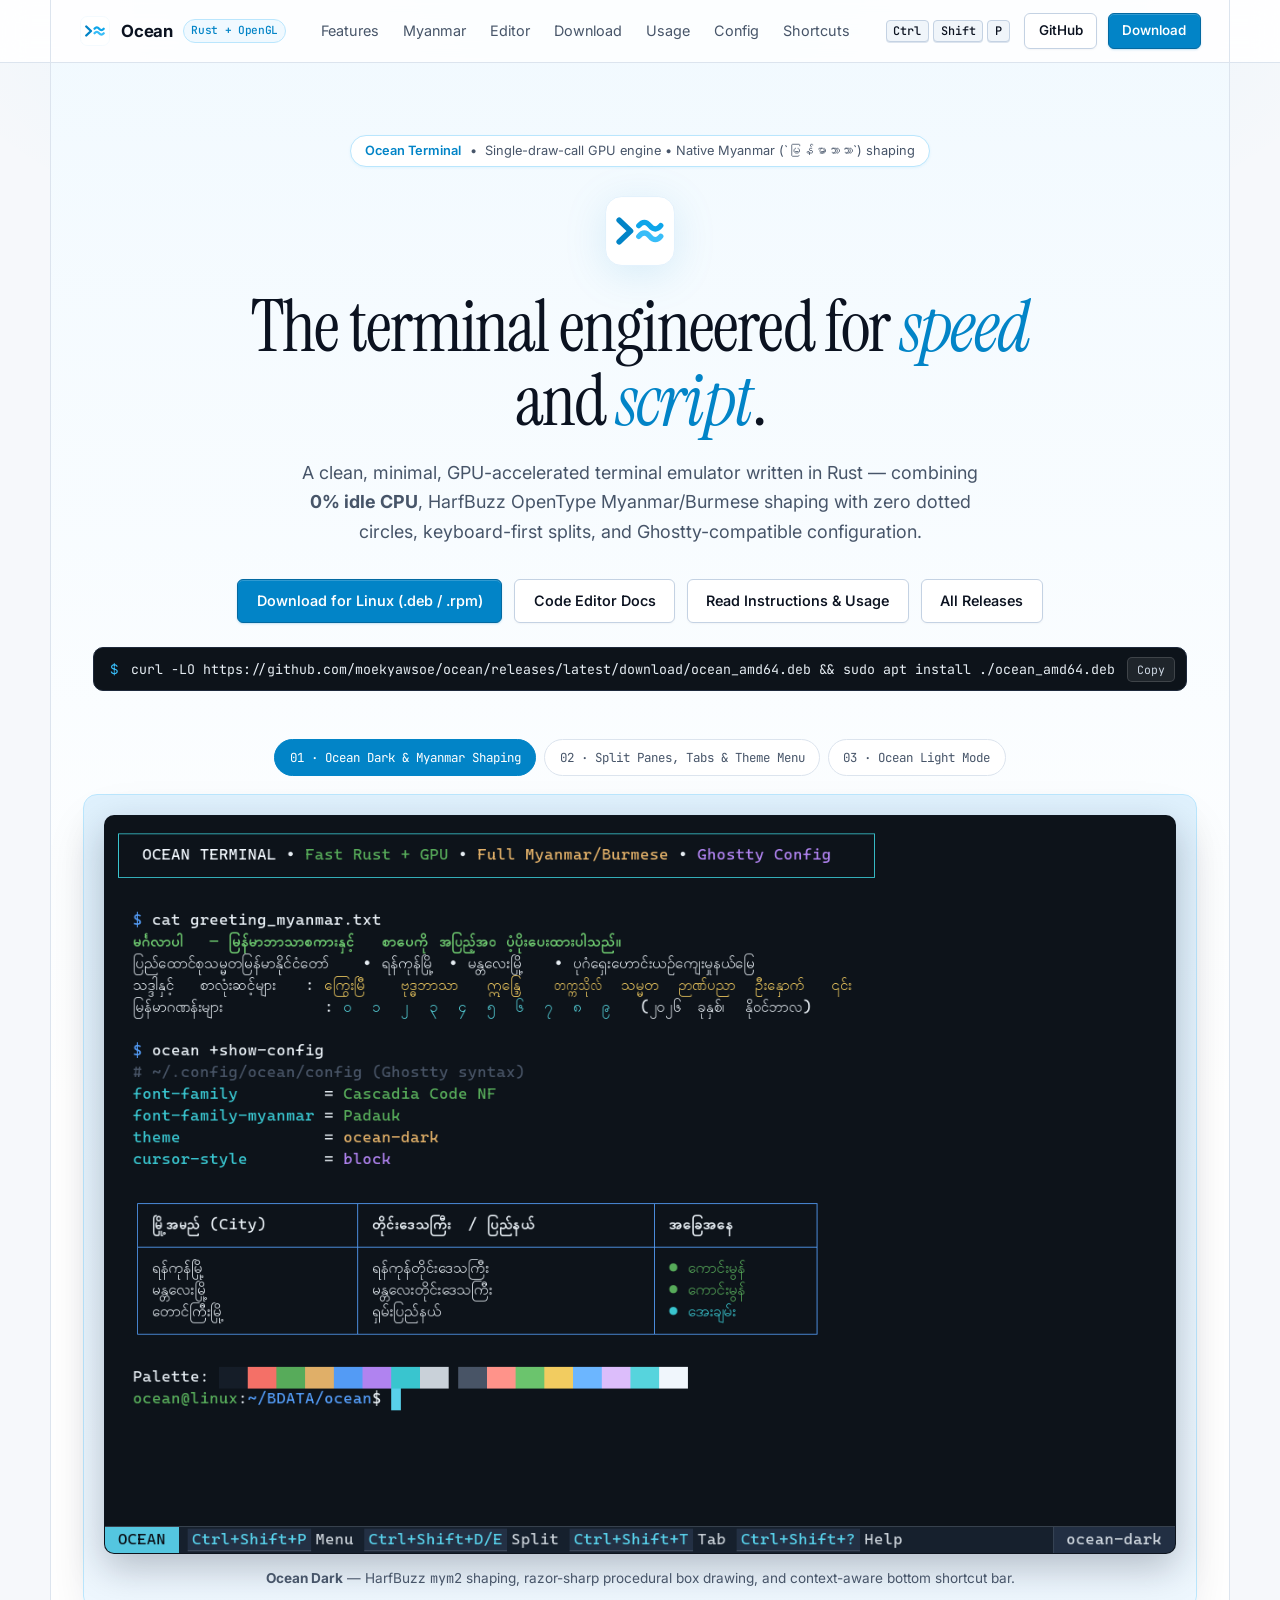
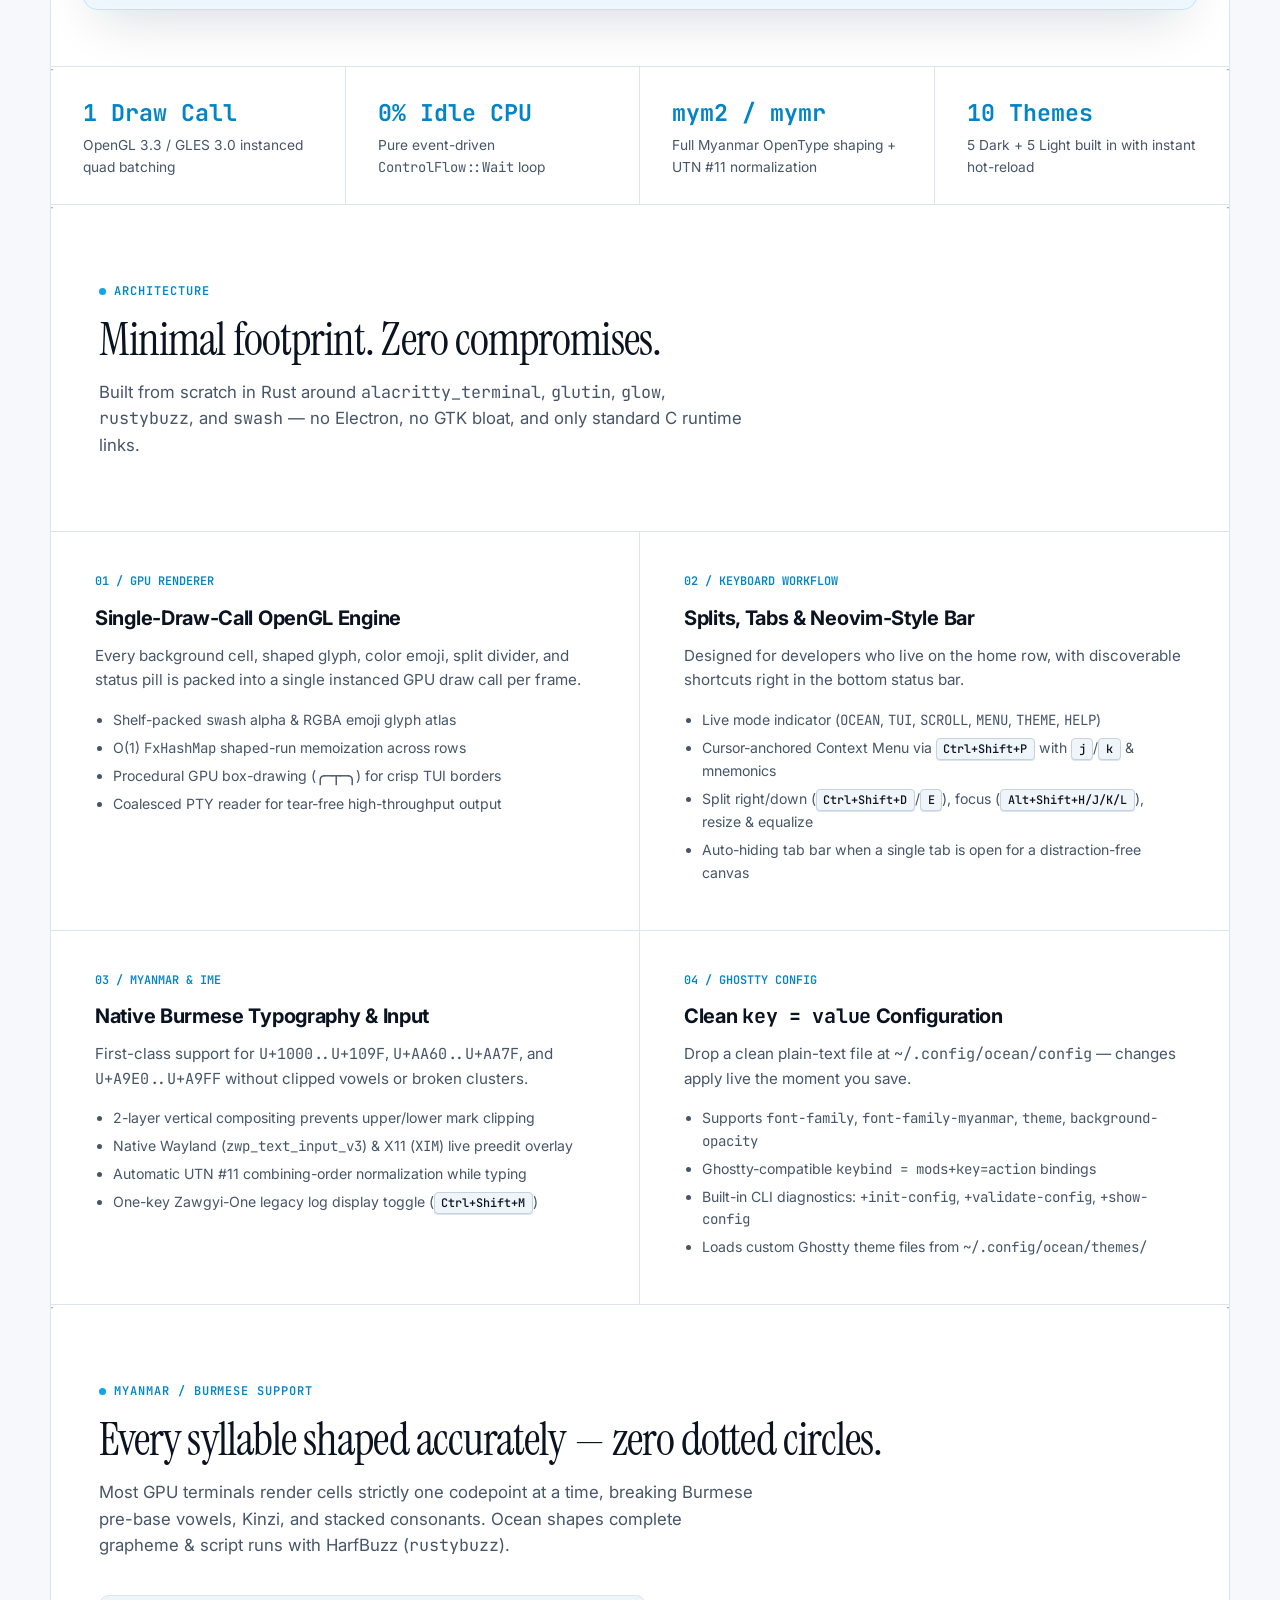
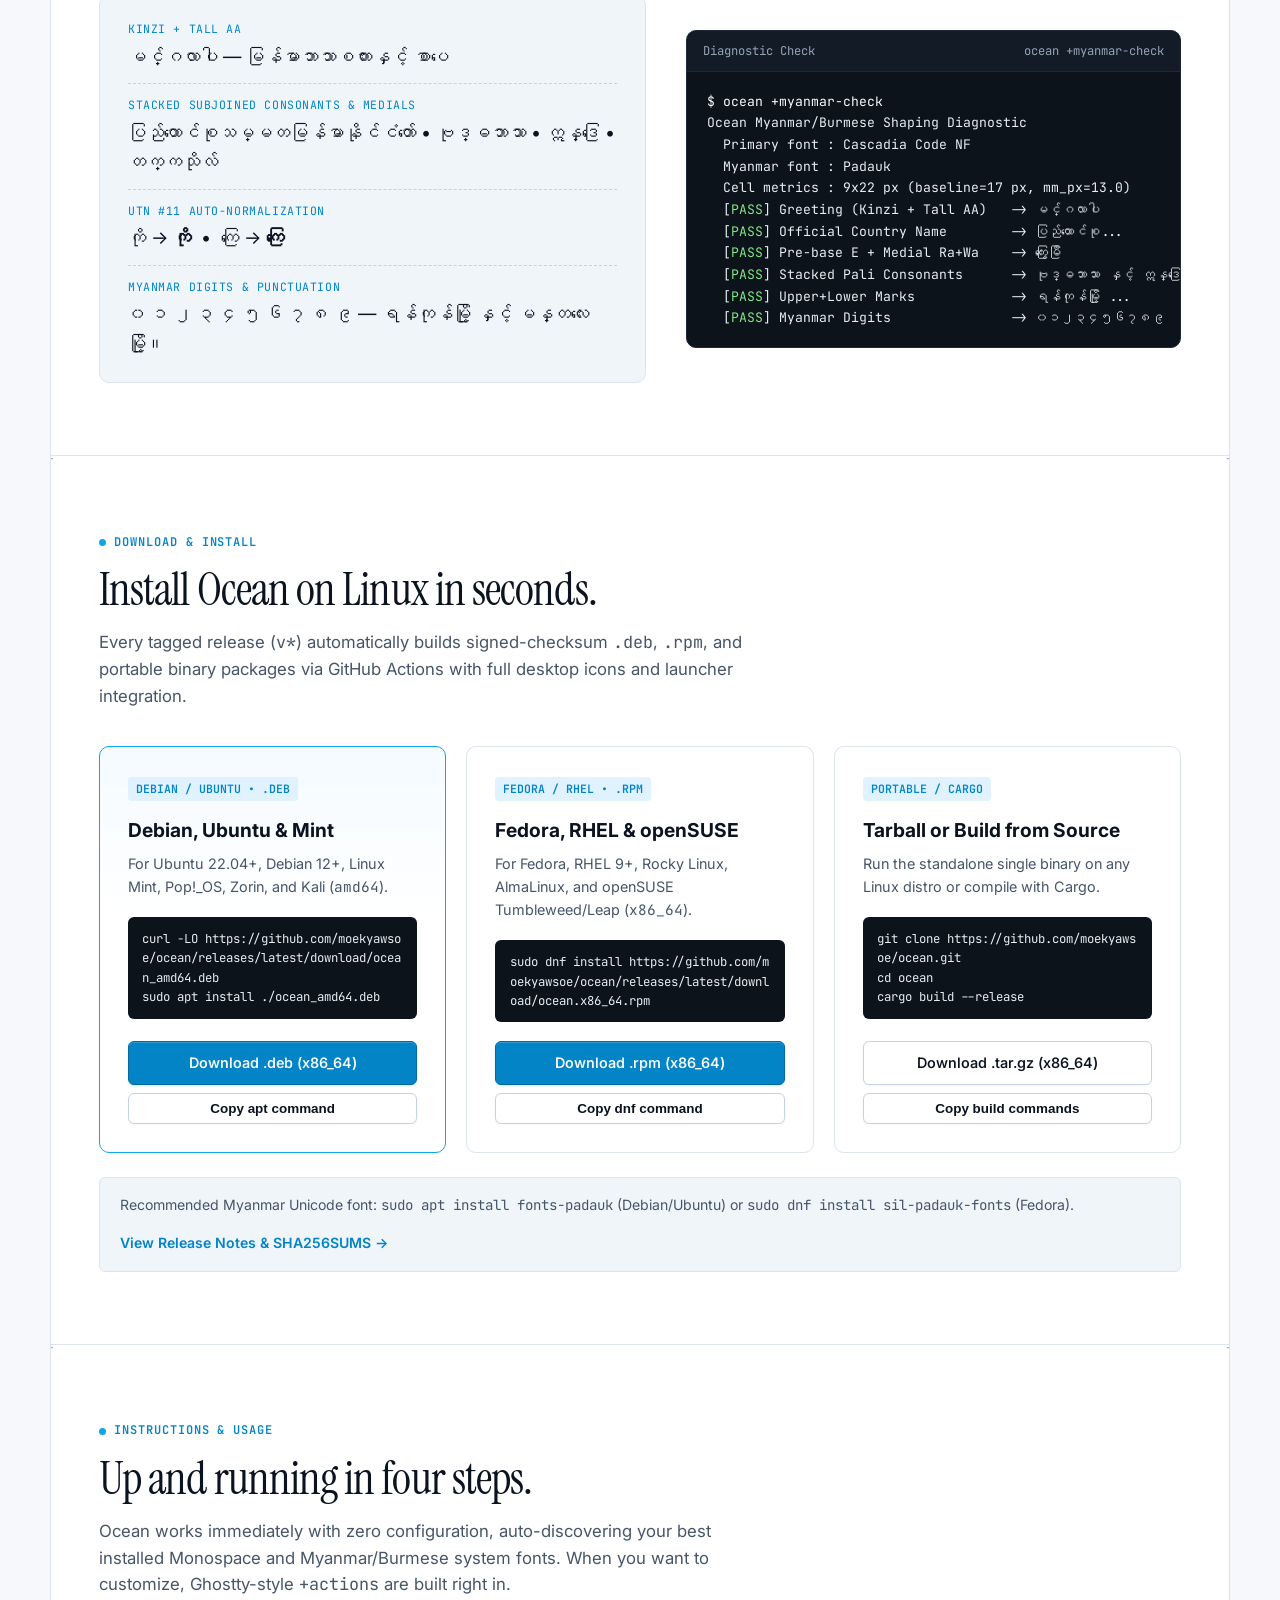
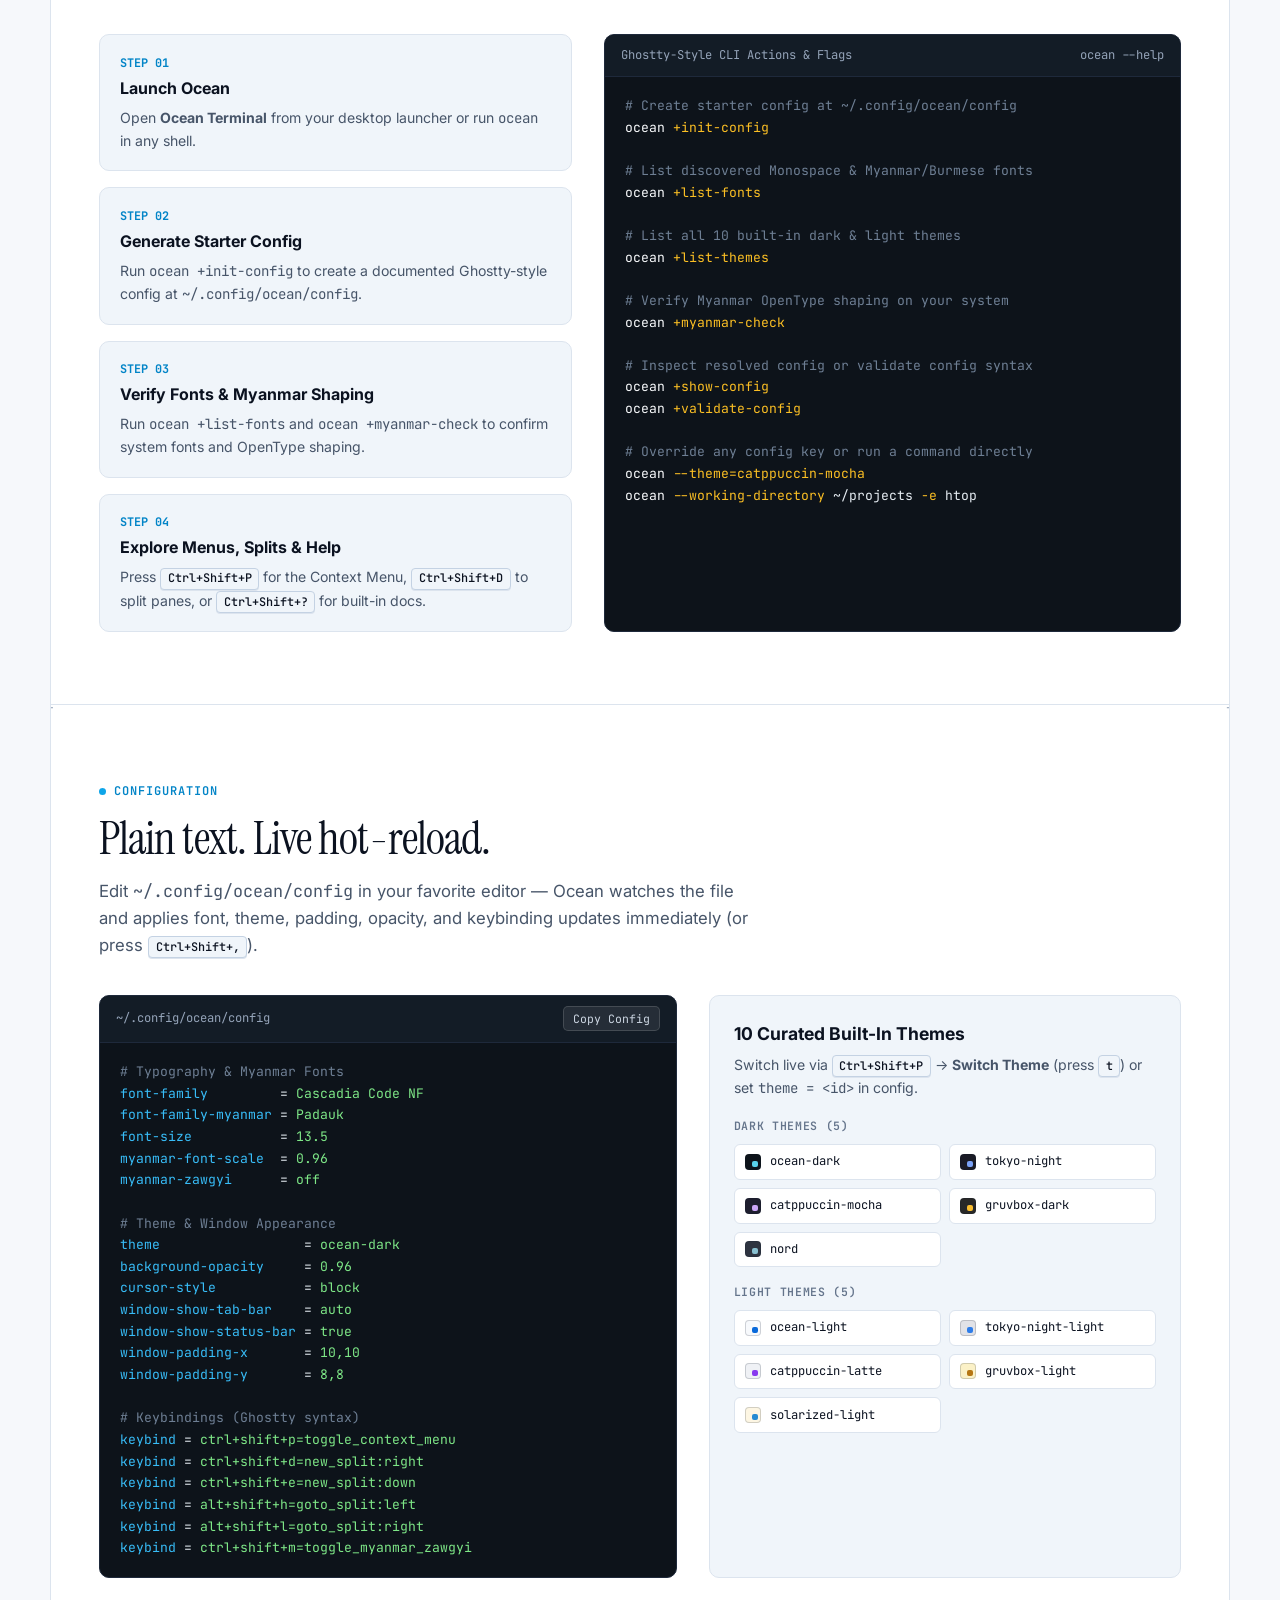
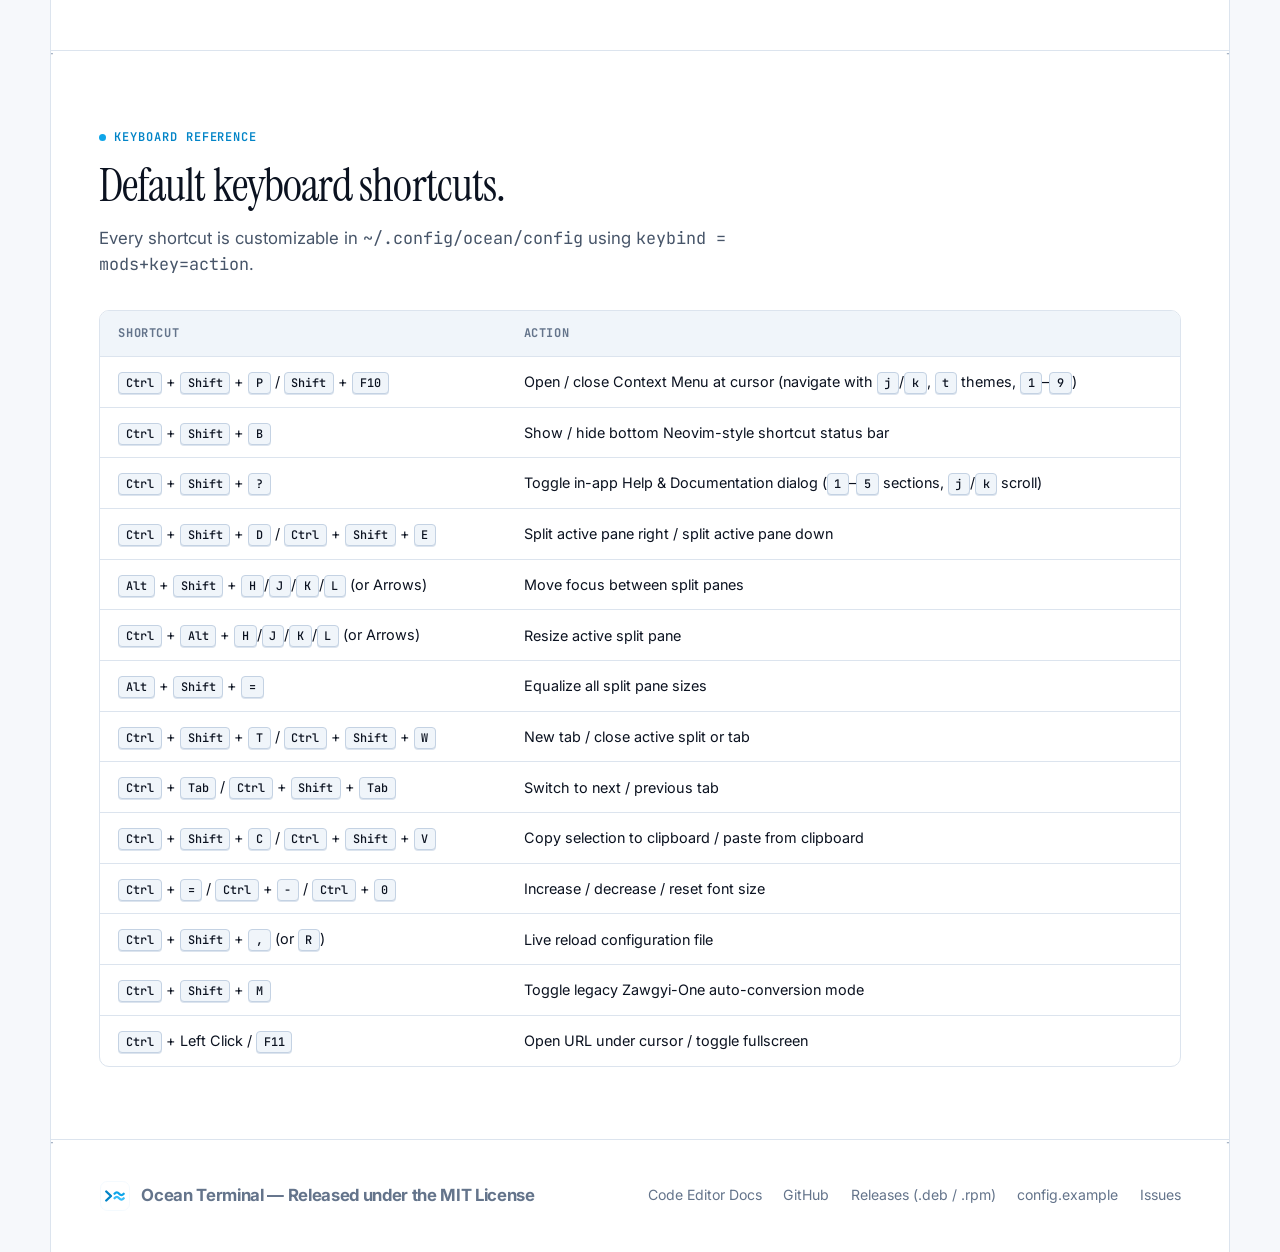
==== commit 5d6ac812: "added: editor" ====
--- a/website/index.html
+++ b/website/index.html
@@ -30,6 +30,7 @@
       <nav class="main-nav" aria-label="Primary Navigation">
         <a href="#features">Features</a>
         <a href="#myanmar">Myanmar</a>
+        <a href="./editor.html">Editor</a>
         <a href="#download">Download</a>
         <a href="#usage">Usage</a>
         <a href="#config">Config</a>
@@ -78,6 +79,7 @@
 
       <div class="hero-cta-row">
         <a href="#download" class="btn btn-primary">Download for Linux (.deb / .rpm)</a>
+        <a href="./editor.html" class="btn btn-secondary">Code Editor Docs</a>
         <a href="#usage" class="btn btn-secondary">Read Instructions &amp; Usage</a>
         <a
           href="https://github.com/moekyawsoe/ocean/releases/latest"
@@ -632,6 +634,7 @@
         <span>Ocean Terminal — Released under the MIT License</span>
       </div>
       <div class="footer-links">
+        <a href="./editor.html">Code Editor Docs</a>
         <a href="https://github.com/moekyawsoe/ocean" target="_blank" rel="noopener noreferrer">GitHub</a>
         <a href="https://github.com/moekyawsoe/ocean/releases" target="_blank" rel="noopener noreferrer">Releases (.deb / .rpm)</a>
         <a href="https://github.com/moekyawsoe/ocean/blob/master/config.example" target="_blank" rel="noopener noreferrer">config.example</a>
--- a/website/styles.css
+++ b/website/styles.css
@@ -57,6 +57,7 @@
   background-image:
     radial-gradient(ellipse 80% 420px at 50% 0%, rgba(14, 165, 233, 0.09), transparent 72%);
   line-height: 1.6;
+  overflow-x: hidden;
 }
 
 a {
@@ -84,6 +85,7 @@
   border-right: 1px solid var(--border-grid);
   background: var(--bg-surface);
   position: relative;
+  overflow-x: clip;
 }
 
 .section-band {
@@ -532,6 +534,7 @@
   border-right: 1px solid var(--border-grid);
   border-bottom: 1px solid var(--border-grid);
   background: var(--bg-surface);
+  min-width: 0;
 }
 
 .bento-card:nth-child(2n) {
@@ -622,12 +625,17 @@
 
 .download-cards {
   display: grid;
-  grid-template-columns: repeat(3, 1fr);
+  grid-template-columns: repeat(auto-fit, minmax(min(100%, 300px), 1fr));
   gap: 1.25rem;
   margin-top: 2.25rem;
+  width: 100%;
 }
 
 .dl-card {
+  min-width: 0;
+  width: 100%;
+  box-sizing: border-box;
+  overflow: hidden;
   border: 1px solid var(--border-grid);
   border-radius: var(--radius-md);
   padding: 1.75rem;
@@ -679,13 +687,25 @@
   font-size: 0.77rem;
   line-height: 1.55;
   overflow-x: auto;
+  white-space: pre-wrap;
+  word-break: break-all;
+  overflow-wrap: anywhere;
   margin: 0 0 1.15rem;
+  max-width: 100%;
+  box-sizing: border-box;
 }
 
 .dl-actions {
   display: flex;
   flex-direction: column;
   gap: 0.5rem;
+  width: 100%;
+}
+
+.dl-actions .btn {
+  width: 100%;
+  white-space: normal;
+  text-align: center;
 }
 
 .release-note-bar {
@@ -757,6 +777,8 @@
   border-radius: var(--radius-md);
   border: 1px solid #1e293b;
   overflow: hidden;
+  min-width: 0;
+  max-width: 100%;
 }
 
 .code-card-header {
@@ -778,6 +800,8 @@
   font-size: 0.82rem;
   line-height: 1.65;
   overflow-x: auto;
+  max-width: 100%;
+  box-sizing: border-box;
 }
 
 .tok-comment {
@@ -939,6 +963,17 @@
 
 /* ---------- Responsive Breakpoints ---------- */
 
+@media (max-width: 1140px) {
+  .section-inner {
+    padding: 3.75rem 2rem;
+  }
+
+  .download-cards {
+    grid-template-columns: repeat(auto-fit, minmax(min(100%, 280px), 1fr));
+    gap: 1rem;
+  }
+}
+
 @media (max-width: 960px) {
   .main-nav,
   .shortcut-hint {
@@ -994,3 +1029,351 @@
     padding: 2rem 1.5rem;
   }
 }
+
+/* ==========================================================================
+   Documentation Page (editor.html)
+   ========================================================================== */
+
+.main-nav a.is-active {
+  color: var(--sky-600);
+  font-weight: 600;
+}
+
+.docs-layout {
+  display: grid;
+  grid-template-columns: 250px minmax(0, 1fr);
+  align-items: start;
+}
+
+.docs-sidebar {
+  position: sticky;
+  top: 62px;
+  max-height: calc(100vh - 62px);
+  overflow-y: auto;
+  padding: 2rem 1.25rem 3rem 1.6rem;
+  border-right: 1px solid var(--border-grid);
+  font-size: 0.86rem;
+}
+
+.docs-sidebar-label {
+  font-family: var(--font-mono);
+  font-size: 0.7rem;
+  font-weight: 600;
+  letter-spacing: 0.08em;
+  text-transform: uppercase;
+  color: var(--text-muted);
+  margin-bottom: 0.75rem;
+}
+
+.docs-nav {
+  display: flex;
+  flex-direction: column;
+  gap: 0.1rem;
+}
+
+.docs-nav a {
+  display: block;
+  padding: 0.34rem 0.65rem;
+  border-left: 2px solid transparent;
+  border-radius: 0 4px 4px 0;
+  color: var(--text-secondary);
+  transition: color 0.15s ease, background 0.15s ease, border-color 0.15s ease;
+}
+
+.docs-nav a:hover {
+  color: var(--sky-600);
+  background: var(--sky-50);
+}
+
+.docs-nav a.active {
+  color: var(--sky-600);
+  background: var(--sky-50);
+  border-left-color: var(--sky-500);
+  font-weight: 600;
+}
+
+.docs-body {
+  min-width: 0;
+}
+
+.docs-hero {
+  padding: 3.25rem 3rem 2.5rem;
+  background: linear-gradient(180deg, rgba(224, 242, 254, 0.42) 0%, rgba(255, 255, 255, 0) 78%);
+}
+
+.docs-breadcrumb {
+  font-family: var(--font-mono);
+  font-size: 0.76rem;
+  color: var(--text-muted);
+  margin-bottom: 1rem;
+}
+
+.docs-breadcrumb a {
+  color: var(--sky-600);
+}
+
+.docs-breadcrumb span {
+  margin: 0 0.45rem;
+  color: var(--border-strong);
+}
+
+.docs-hero h1 {
+  font-family: var(--font-serif);
+  font-weight: 400;
+  font-size: clamp(2.1rem, 4vw, 3.2rem);
+  line-height: 1.08;
+  letter-spacing: -0.02em;
+  margin: 0 0 0.85rem;
+}
+
+.docs-hero h1 em {
+  font-style: italic;
+  color: var(--sky-600);
+}
+
+.docs-hero .lead {
+  max-width: 700px;
+  margin: 0 0 1.4rem;
+  font-size: 1.05rem;
+  color: var(--text-secondary);
+}
+
+.docs-hero .hero-cta-row {
+  justify-content: flex-start;
+}
+
+.docs-meta-row {
+  display: flex;
+  flex-wrap: wrap;
+  gap: 0.45rem;
+  margin-bottom: 1.5rem;
+}
+
+.docs-meta-pill {
+  font-family: var(--font-mono);
+  font-size: 0.72rem;
+  color: var(--sky-600);
+  background: var(--bg-surface);
+  border: 1px solid var(--border-sky);
+  border-radius: 999px;
+  padding: 0.22rem 0.65rem;
+}
+
+.docs-section {
+  padding: 2.6rem 3rem;
+  border-top: 1px solid var(--border-grid);
+  scroll-margin-top: 78px;
+}
+
+.docs-section h2 {
+  font-family: var(--font-serif);
+  font-weight: 400;
+  font-size: 1.72rem;
+  line-height: 1.15;
+  letter-spacing: -0.015em;
+  margin: 0 0 0.4rem;
+}
+
+.docs-section h3 {
+  font-size: 1.02rem;
+  letter-spacing: -0.01em;
+  margin: 1.7rem 0 0.5rem;
+}
+
+.docs-section p {
+  max-width: 760px;
+  margin: 0 0 0.9rem;
+  color: var(--text-secondary);
+  font-size: 0.95rem;
+}
+
+.docs-section ul,
+.docs-section ol {
+  max-width: 760px;
+  margin: 0 0 1rem;
+  padding-left: 1.2rem;
+  color: var(--text-secondary);
+  font-size: 0.92rem;
+}
+
+.docs-section li {
+  margin-bottom: 0.4rem;
+}
+
+.docs-section li strong,
+.docs-section p strong {
+  color: var(--text-primary);
+}
+
+.docs-section p code,
+.docs-section li code,
+.docs-section td code {
+  font-size: 0.82em;
+  padding: 0.1rem 0.32rem;
+  border-radius: 4px;
+  background: var(--bg-subtle);
+  border: 1px solid var(--border-grid);
+  color: var(--sky-600);
+  white-space: nowrap;
+}
+
+.docs-section .code-card {
+  margin: 1rem 0 1.1rem;
+}
+
+.docs-note {
+  margin: 1.1rem 0 0;
+  padding: 0.9rem 1.1rem;
+  border-radius: var(--radius-sm);
+  border: 1px solid var(--border-sky);
+  background: var(--bg-sky-tint);
+  font-size: 0.88rem;
+  color: var(--text-secondary);
+}
+
+.docs-note strong {
+  color: var(--sky-600);
+}
+
+.mode-grid {
+  display: grid;
+  grid-template-columns: repeat(3, minmax(0, 1fr));
+  gap: 1rem;
+  margin: 1.35rem 0 0.5rem;
+}
+
+.mode-card {
+  border: 1px solid var(--border-grid);
+  border-radius: var(--radius-md);
+  padding: 1.2rem 1.25rem;
+  background: var(--bg-subtle);
+}
+
+.mode-card .mode-tag {
+  font-family: var(--font-mono);
+  font-size: 0.69rem;
+  font-weight: 600;
+  letter-spacing: 0.06em;
+  text-transform: uppercase;
+  color: var(--sky-600);
+}
+
+.mode-card h4 {
+  margin: 0.25rem 0 0.4rem;
+  font-size: 0.98rem;
+}
+
+.mode-card p {
+  margin: 0;
+  font-size: 0.85rem;
+}
+
+.mode-card .mode-keys {
+  display: flex;
+  flex-wrap: wrap;
+  gap: 0.3rem;
+  margin-top: 0.75rem;
+}
+
+.docs-table-wrap {
+  margin: 1.1rem 0 1.2rem;
+  border: 1px solid var(--border-grid);
+  border-radius: var(--radius-md);
+  overflow-x: auto;
+}
+
+.docs-table {
+  width: 100%;
+  border-collapse: collapse;
+  font-size: 0.88rem;
+}
+
+.docs-table th,
+.docs-table td {
+  padding: 0.72rem 1rem;
+  text-align: left;
+  border-bottom: 1px solid var(--border-grid);
+  vertical-align: top;
+}
+
+.docs-table th {
+  background: var(--bg-subtle);
+  font-family: var(--font-mono);
+  font-size: 0.72rem;
+  text-transform: uppercase;
+  letter-spacing: 0.05em;
+  color: var(--text-muted);
+  white-space: nowrap;
+}
+
+.docs-table td:first-child {
+  white-space: nowrap;
+}
+
+.docs-table td {
+  color: var(--text-secondary);
+}
+
+.docs-table td strong {
+  color: var(--text-primary);
+}
+
+.docs-table tr:last-child td {
+  border-bottom: none;
+}
+
+.docs-table tr:hover td {
+  background: var(--sky-50);
+}
+
+.docs-next {
+  display: flex;
+  flex-wrap: wrap;
+  gap: 0.6rem;
+  margin-top: 1.4rem;
+}
+
+@media (max-width: 960px) {
+  .docs-layout {
+    grid-template-columns: 1fr;
+  }
+
+  .docs-sidebar {
+    position: static;
+    max-height: none;
+    overflow-y: visible;
+    border-right: none;
+    border-bottom: 1px solid var(--border-grid);
+    padding: 1.15rem 1.5rem;
+    background: var(--bg-subtle);
+  }
+
+  .docs-nav {
+    flex-direction: row;
+    flex-wrap: wrap;
+    gap: 0.35rem;
+  }
+
+  .docs-nav a {
+    border-left: none;
+    border: 1px solid var(--border-grid);
+    border-radius: 999px;
+    padding: 0.22rem 0.7rem;
+    font-size: 0.8rem;
+    background: var(--bg-surface);
+  }
+
+  .docs-nav a.active {
+    border-color: var(--sky-500);
+  }
+
+  .docs-hero,
+  .docs-section {
+    padding-left: 1.5rem;
+    padding-right: 1.5rem;
+  }
+
+  .mode-grid {
+    grid-template-columns: 1fr;
+  }
+}
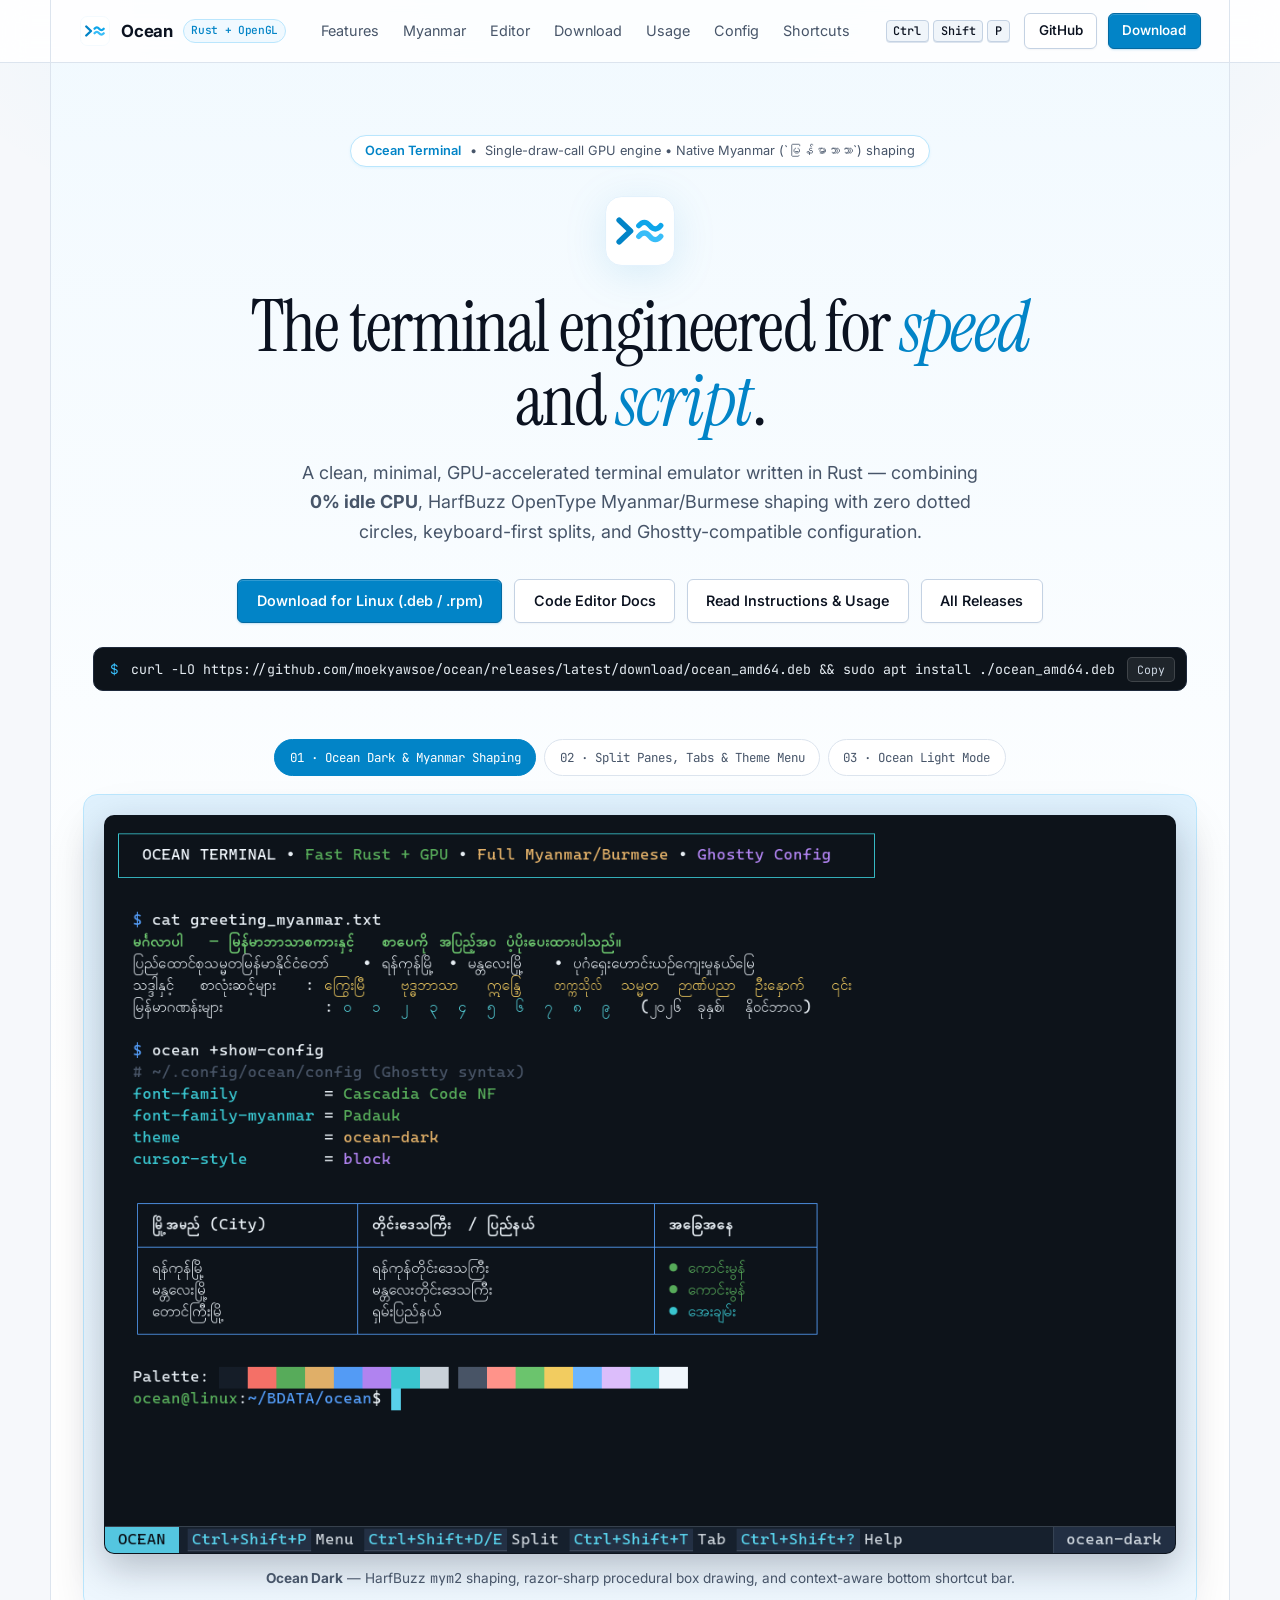
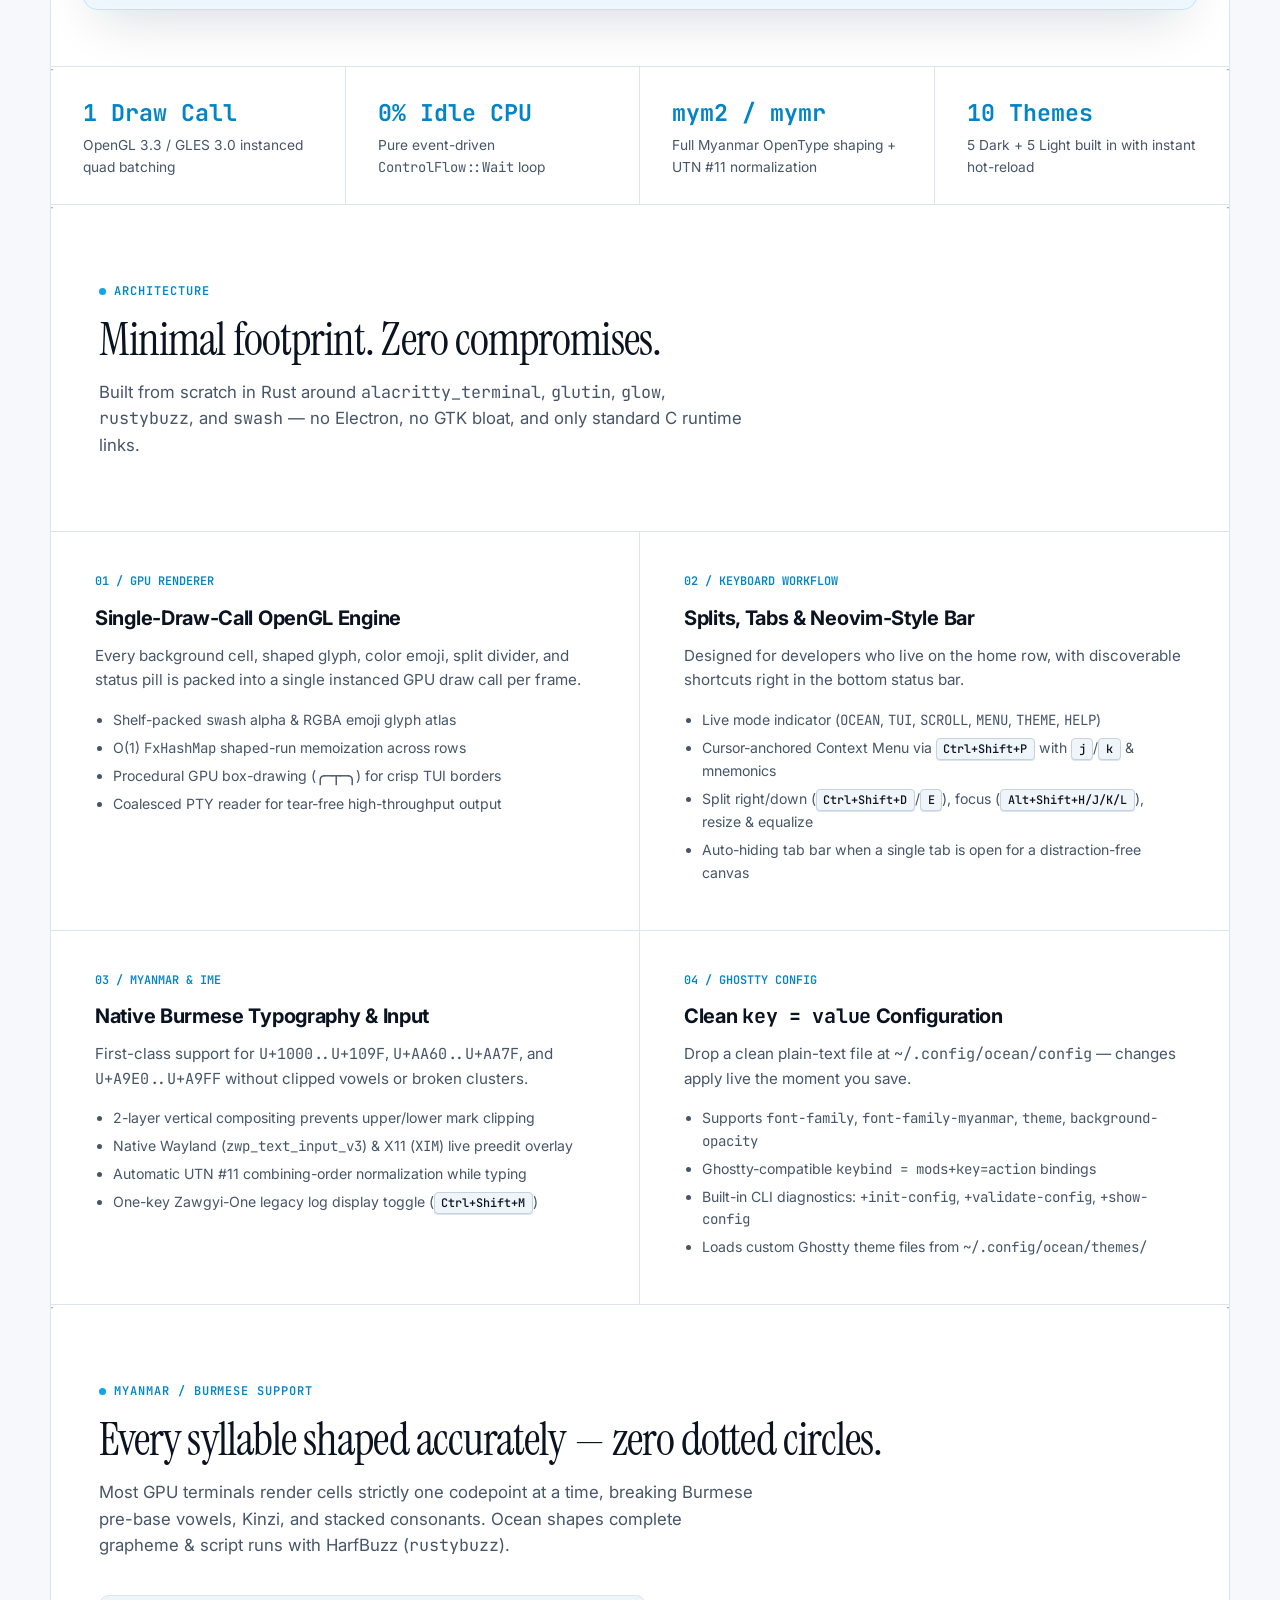
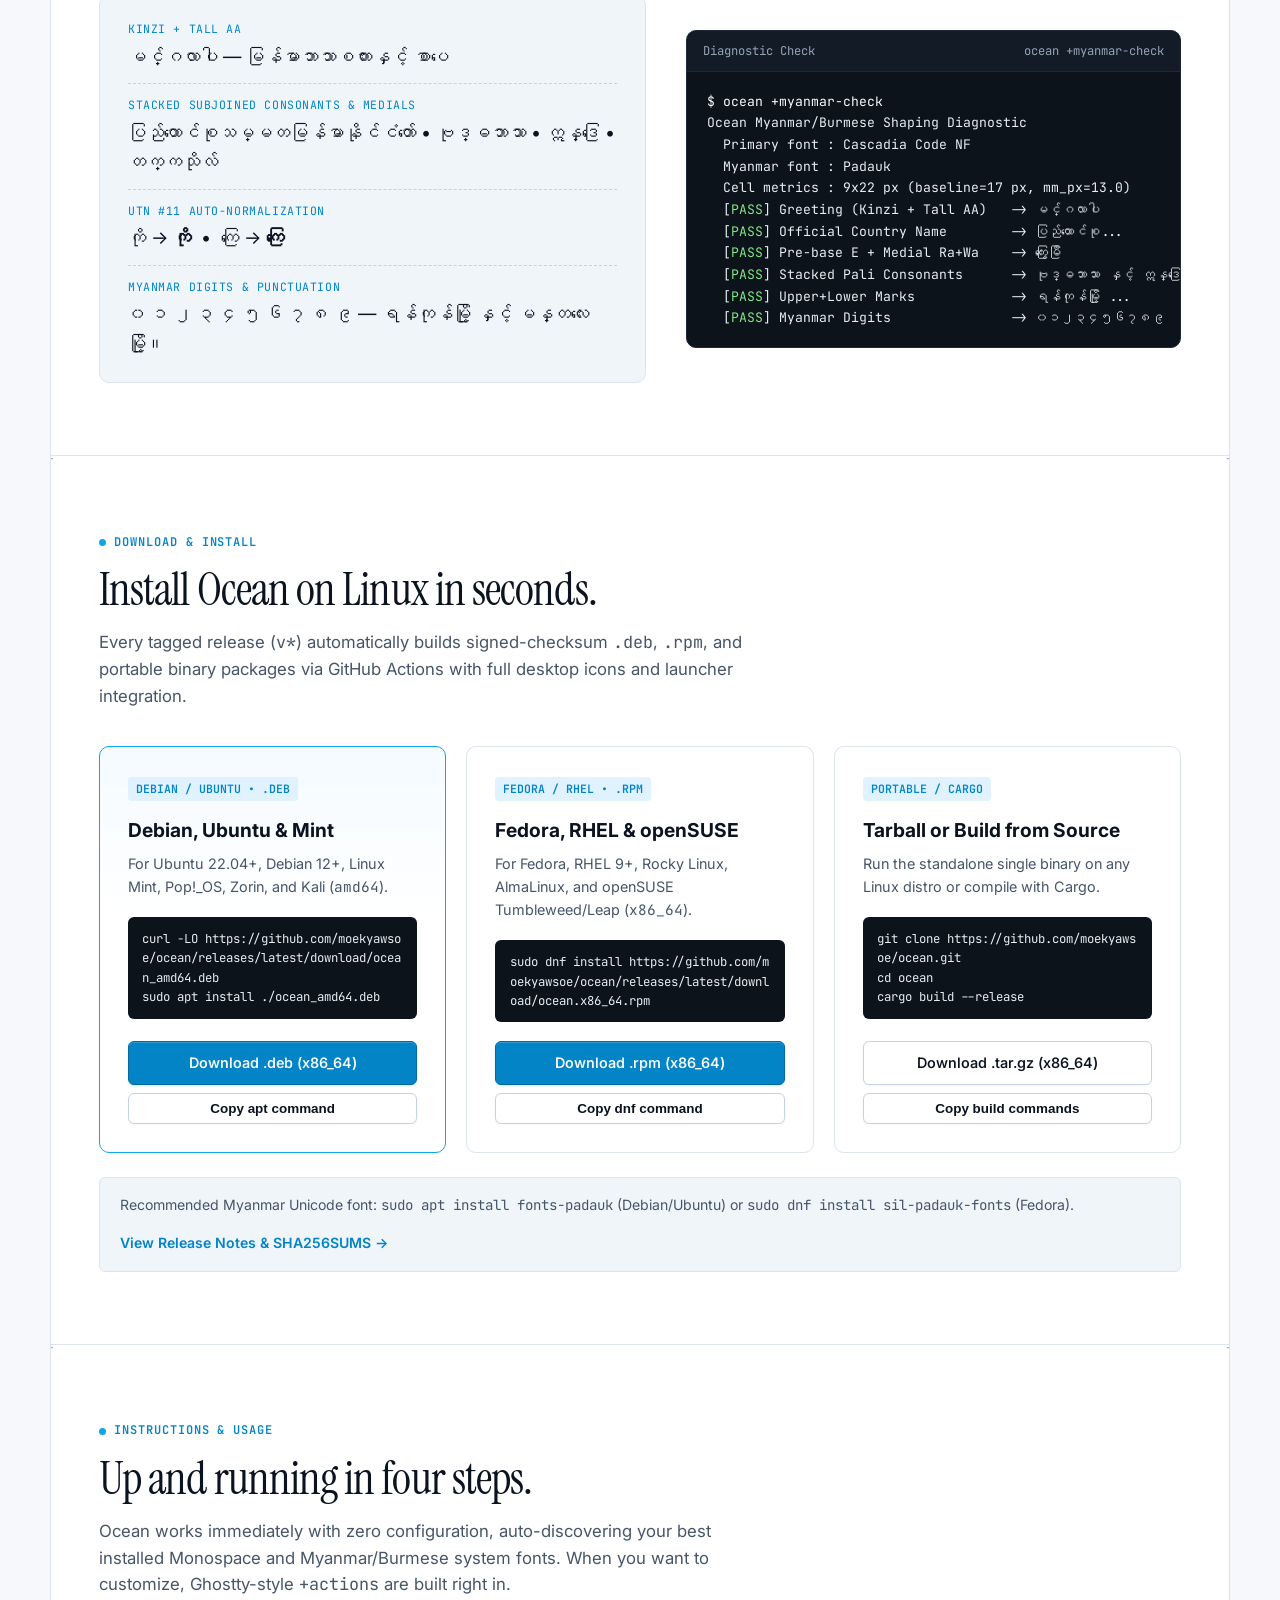
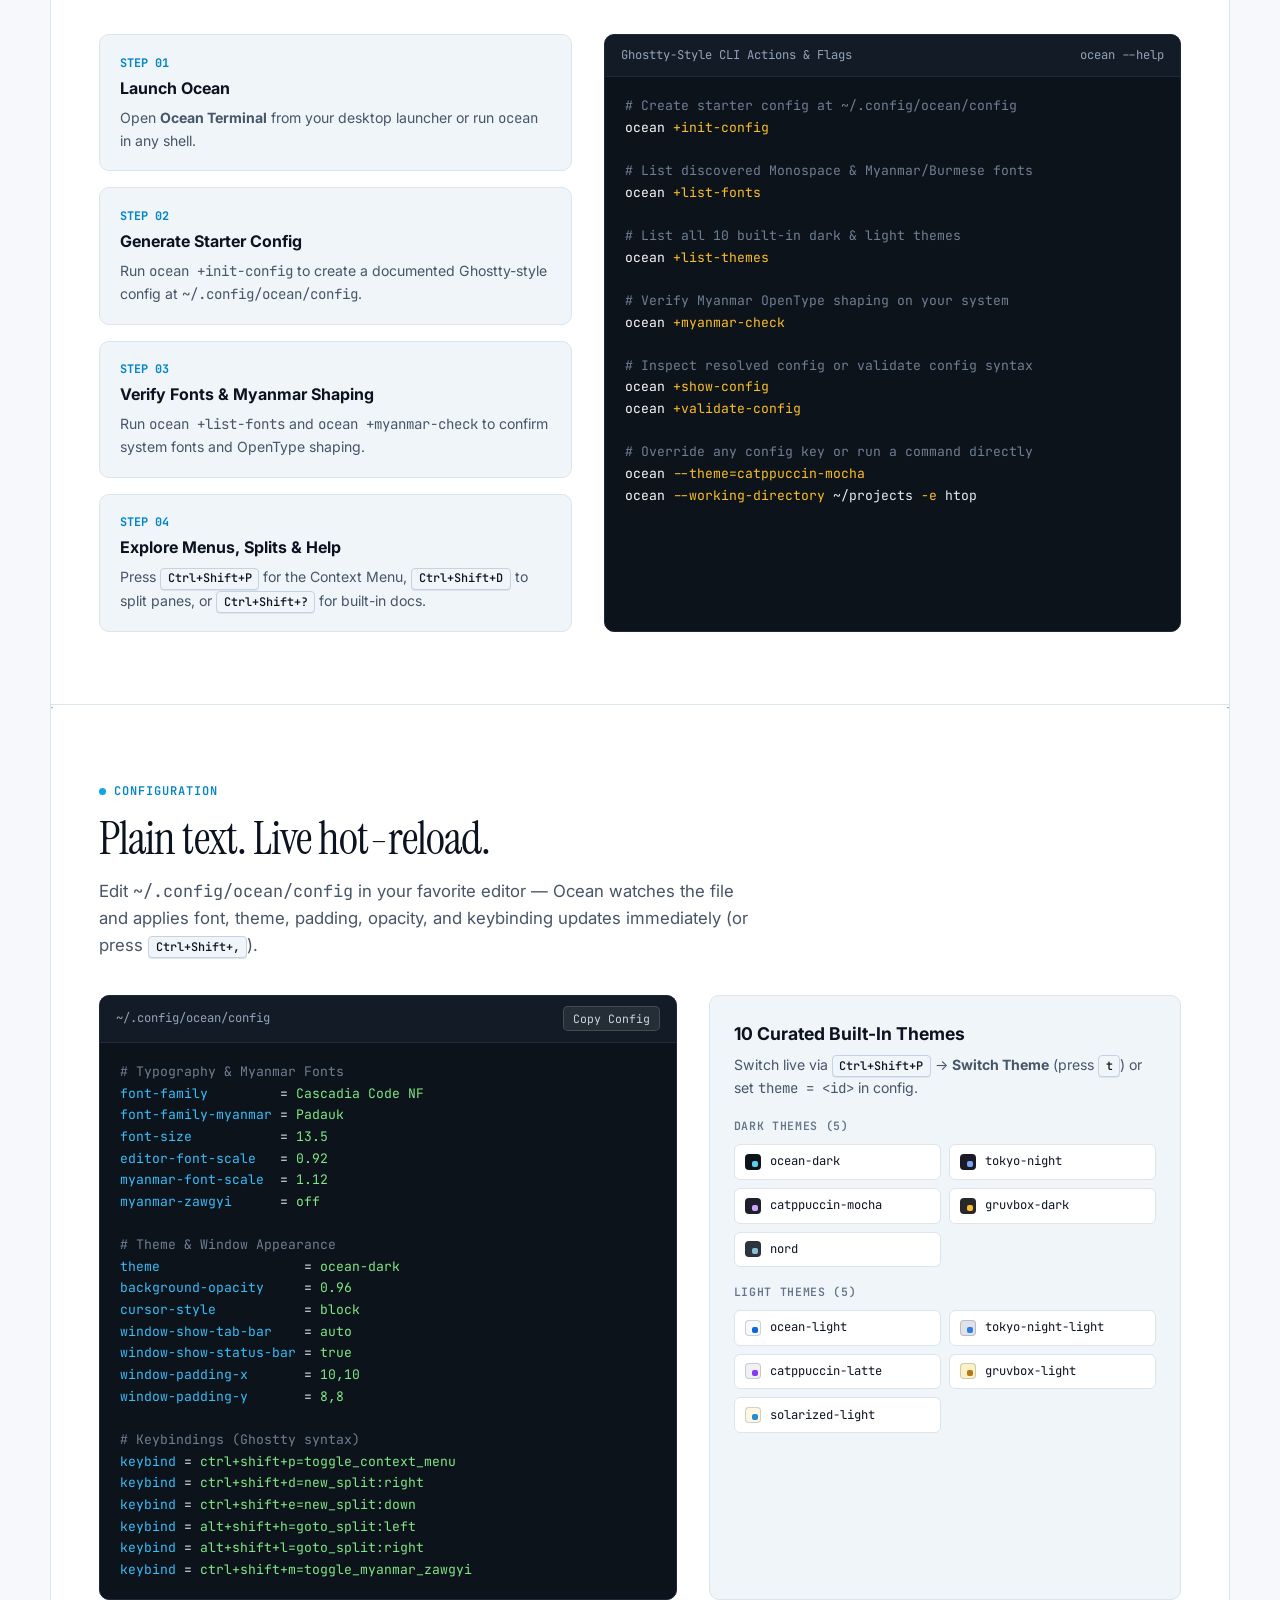
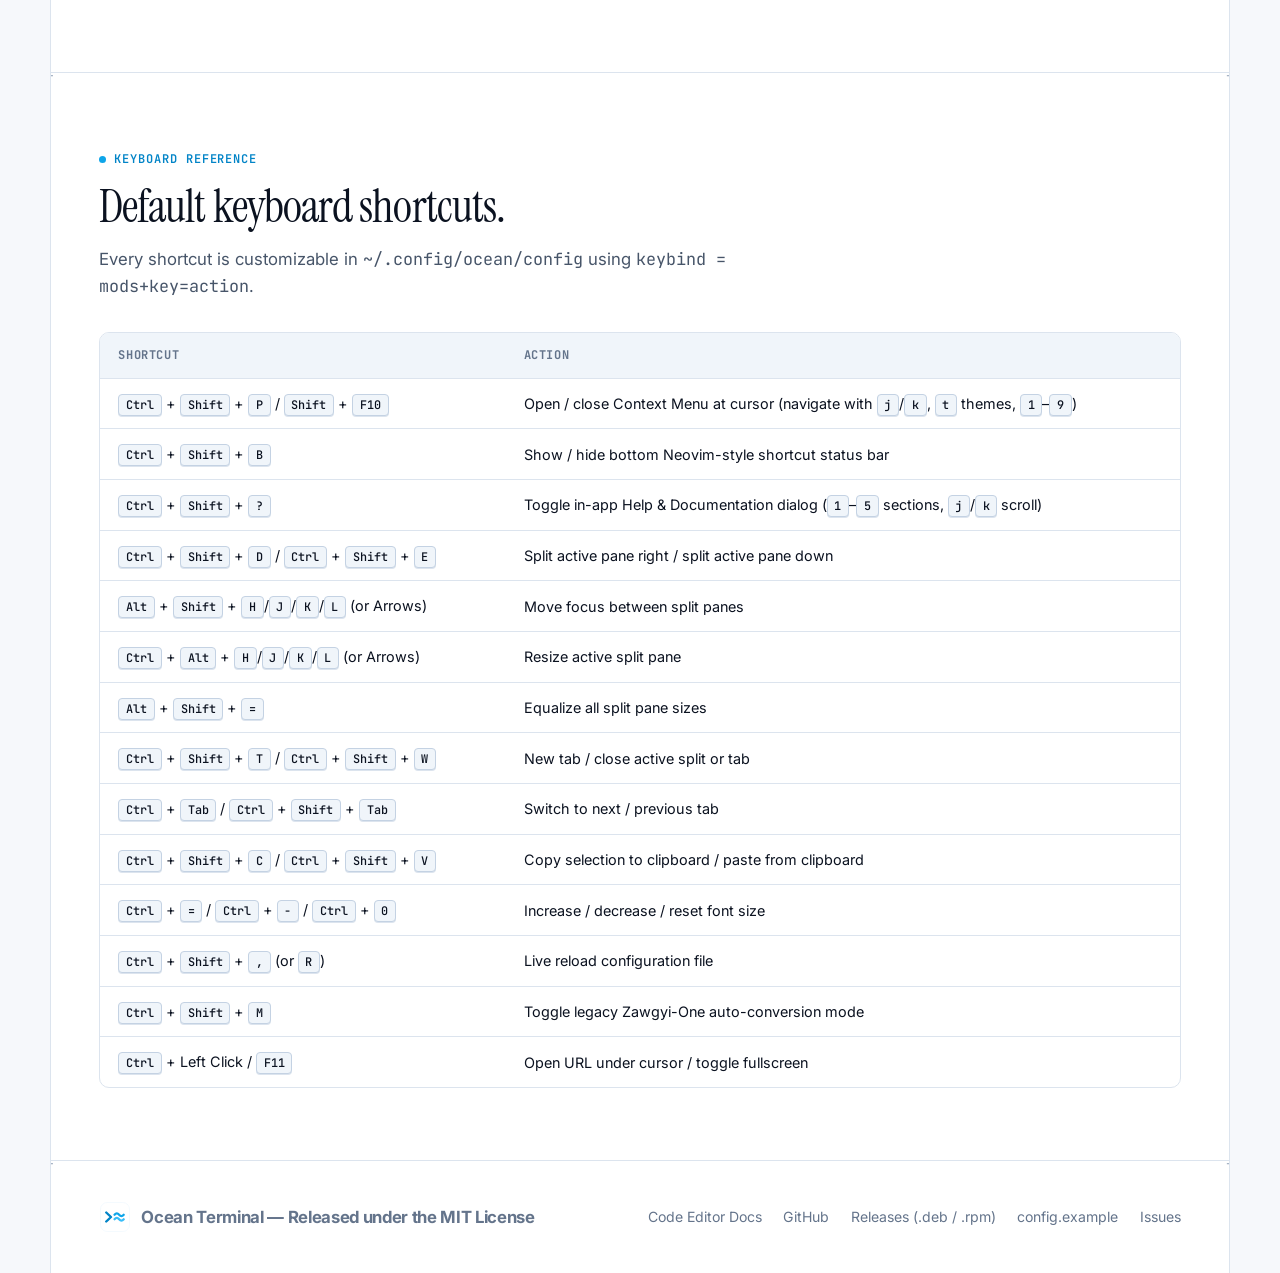
==== commit f410a4b3: "update: editor" ====
--- a/website/index.html
+++ b/website/index.html
@@ -467,7 +467,8 @@
 <span class="tok-key">font-family</span>         = <span class="tok-val">Cascadia Code NF</span>
 <span class="tok-key">font-family-myanmar</span> = <span class="tok-val">Padauk</span>
 <span class="tok-key">font-size</span>           = <span class="tok-val">13.5</span>
-<span class="tok-key">myanmar-font-scale</span>  = <span class="tok-val">0.96</span>
+<span class="tok-key">editor-font-scale</span>   = <span class="tok-val">0.92</span>
+<span class="tok-key">myanmar-font-scale</span>  = <span class="tok-val">1.12</span>
 <span class="tok-key">myanmar-zawgyi</span>      = <span class="tok-val">off</span>
 
 <span class="tok-comment"># Theme &amp; Window Appearance</span>
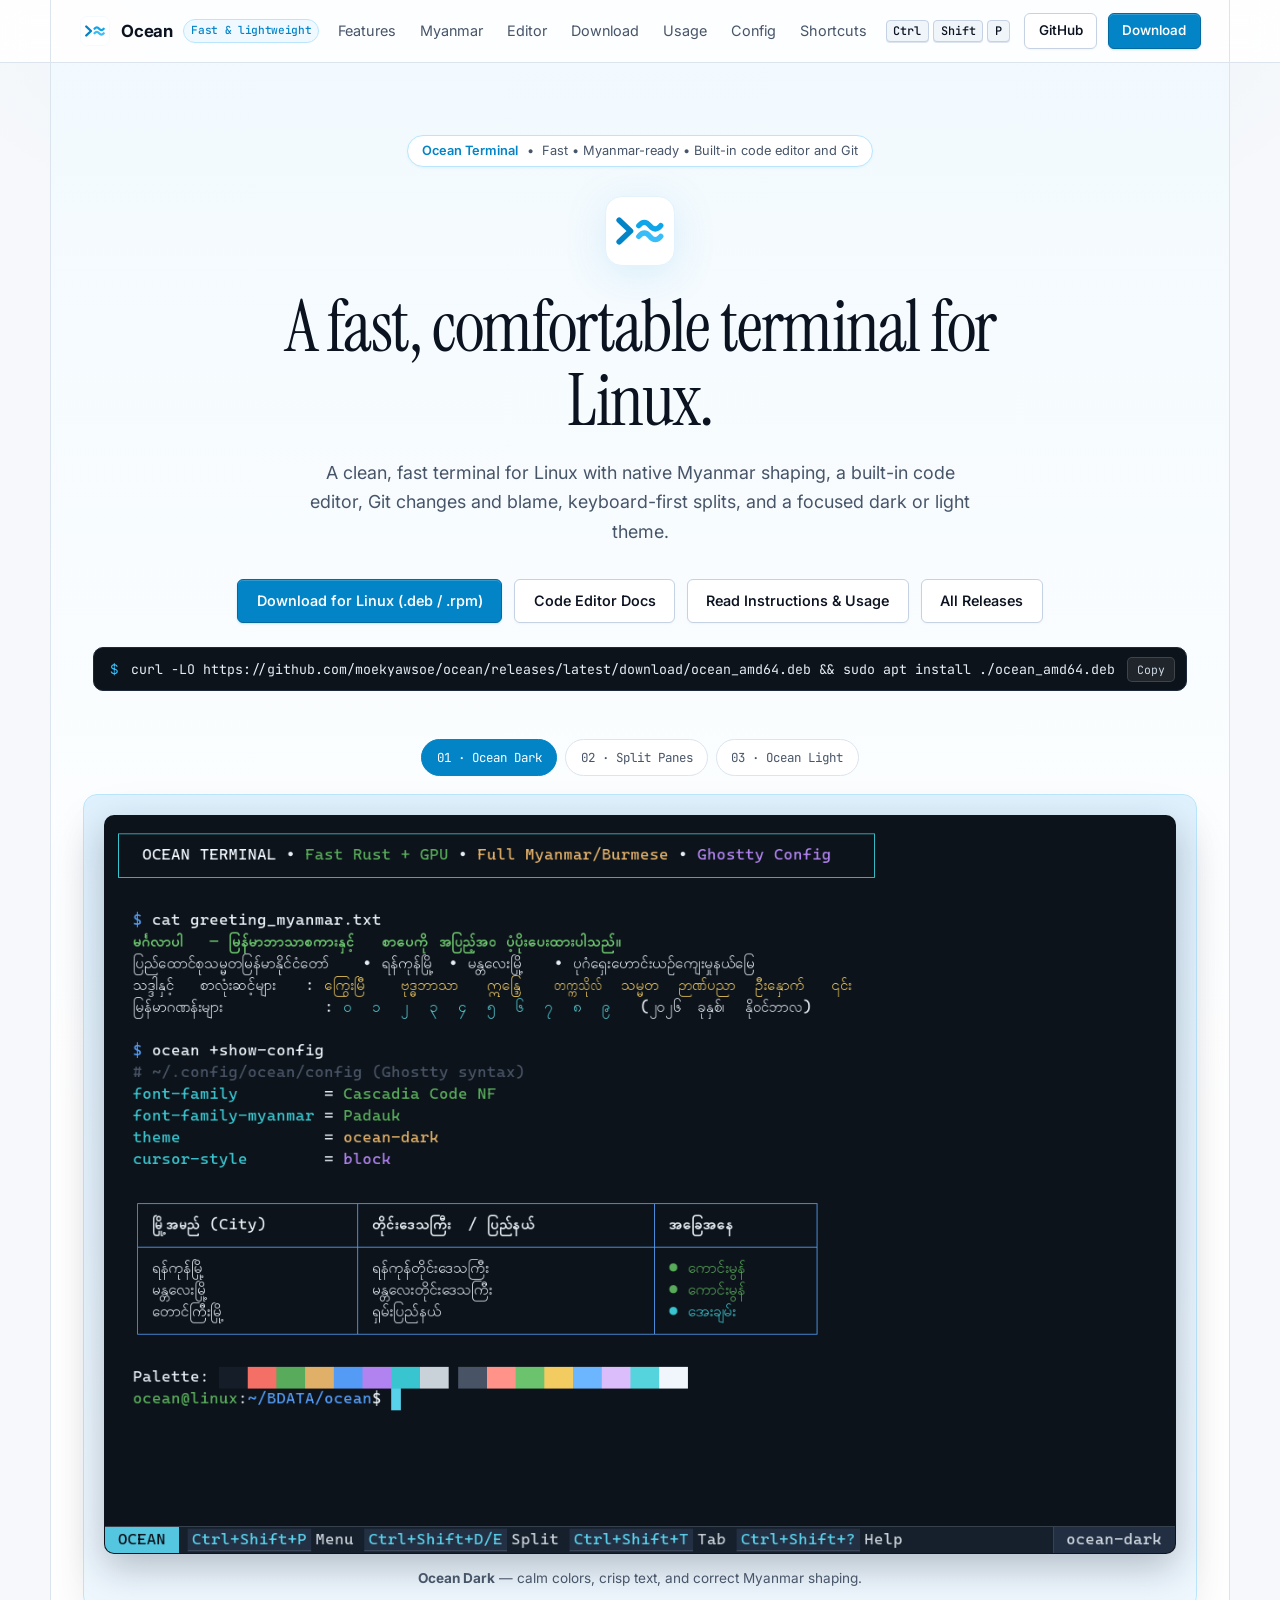
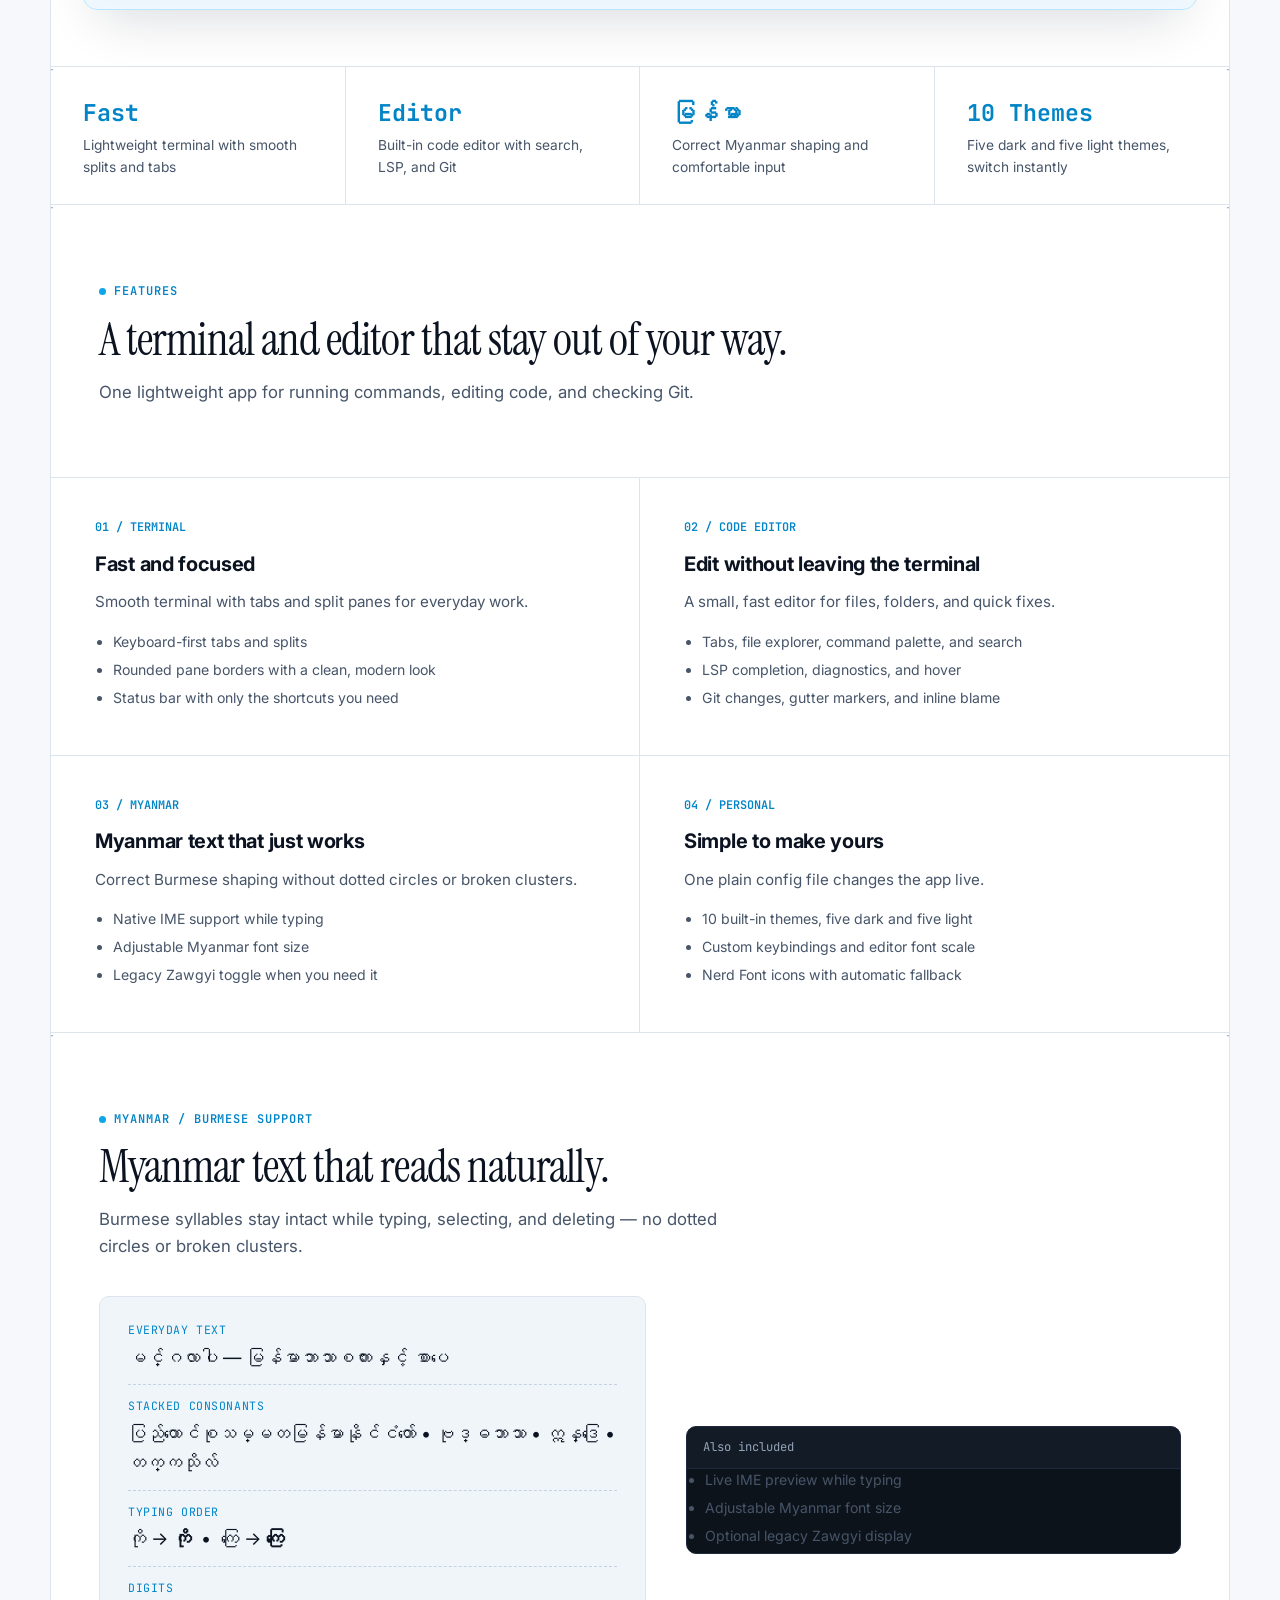
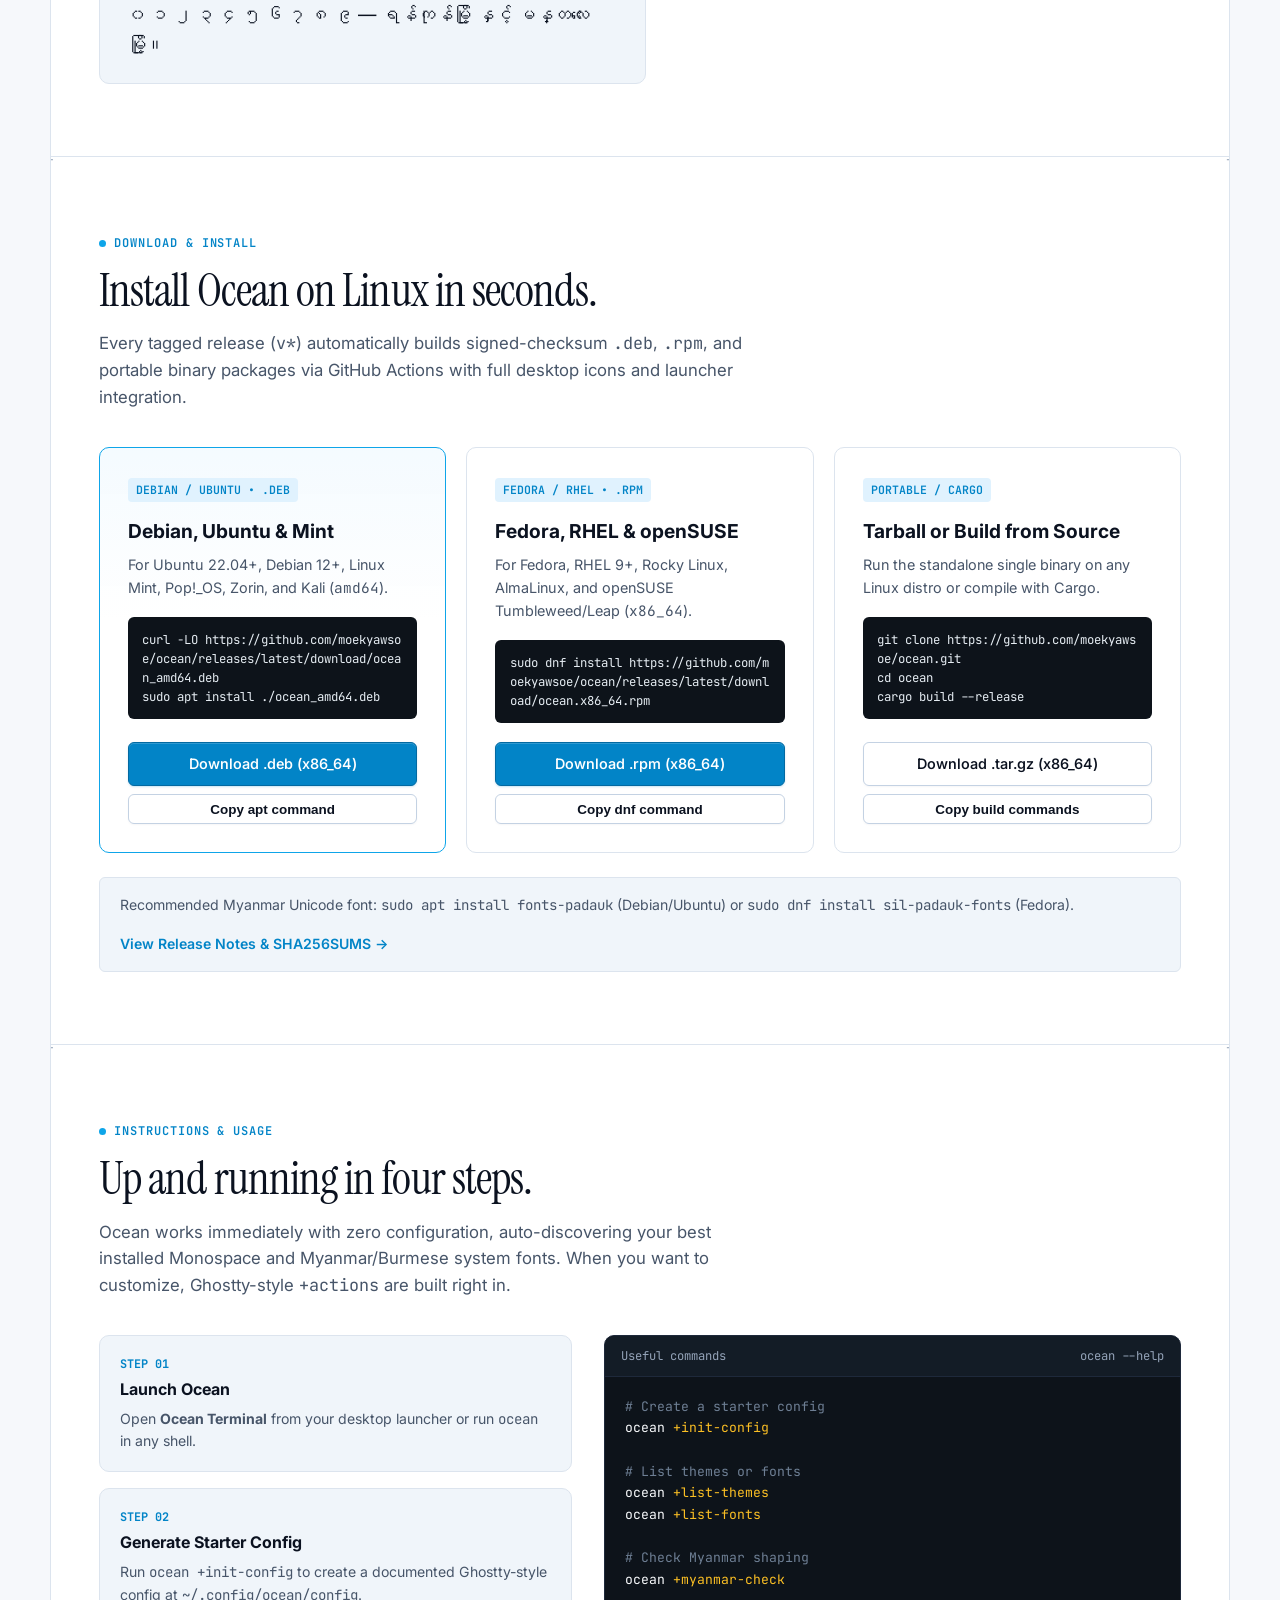
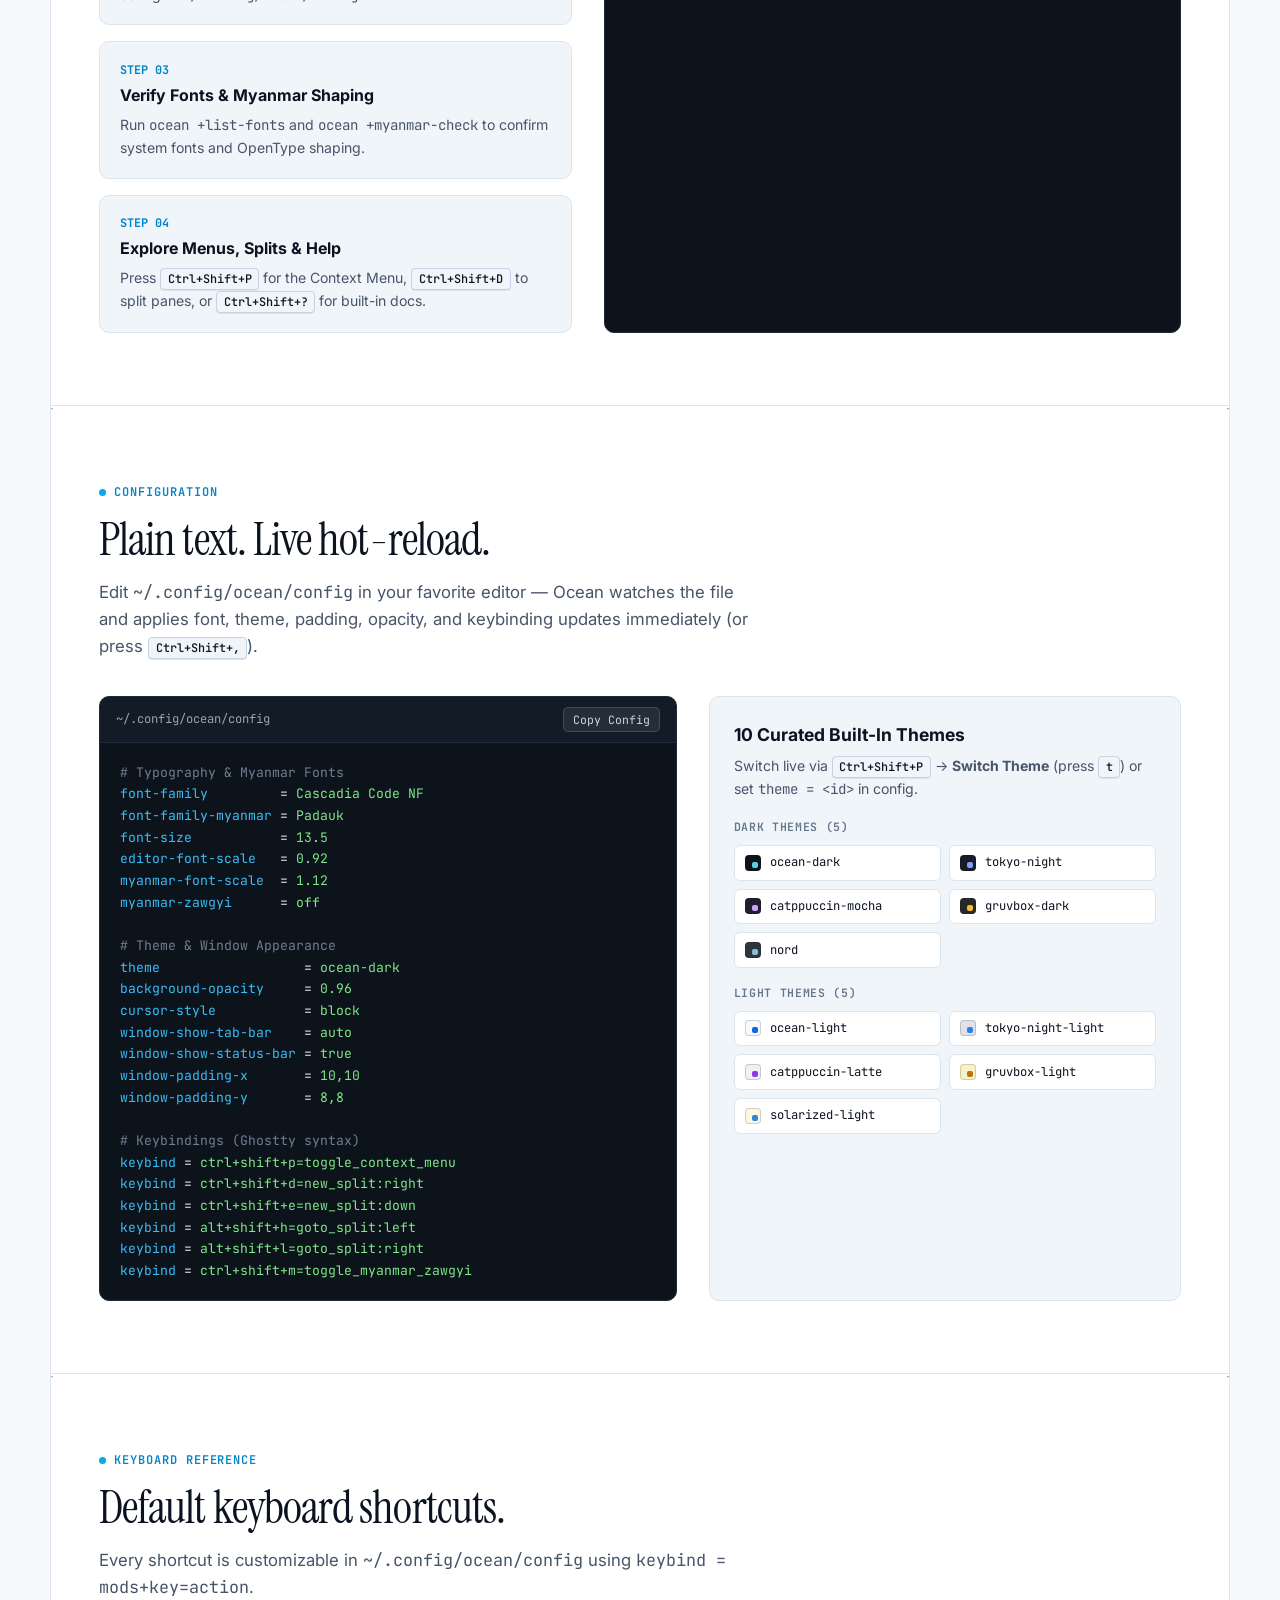
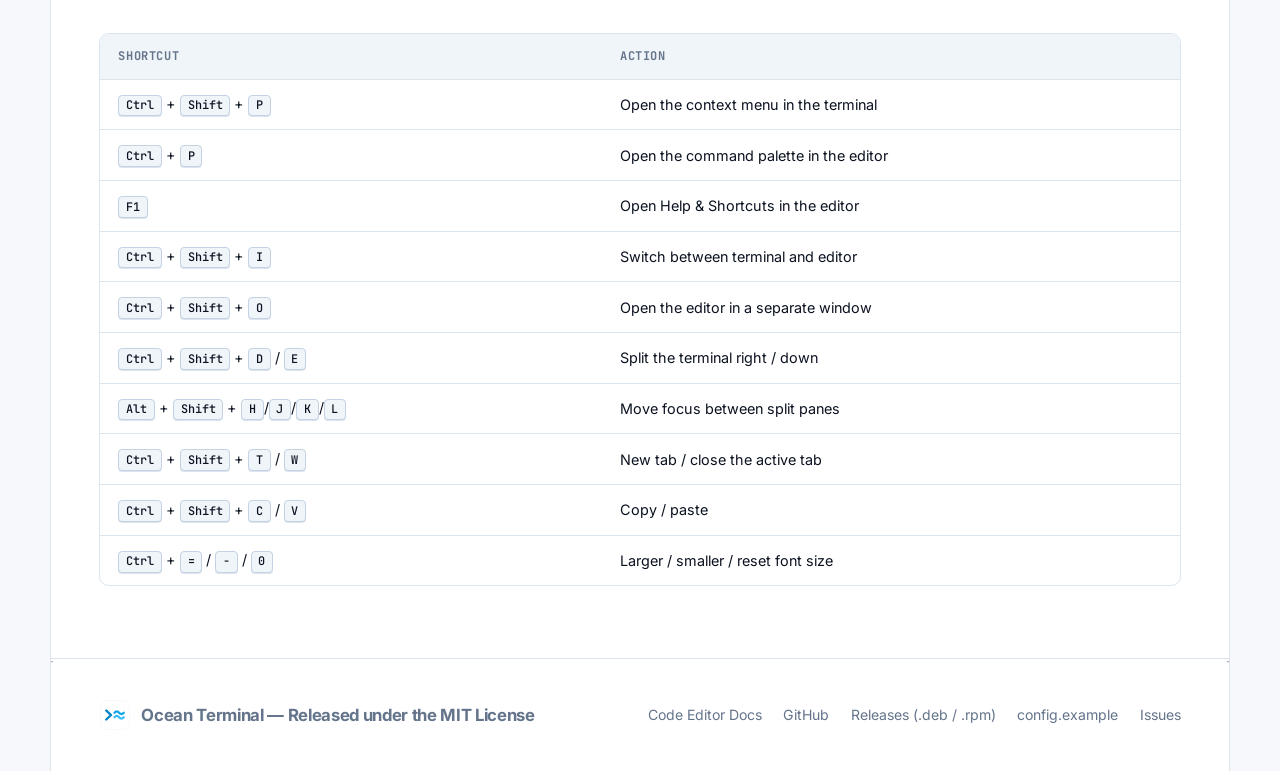
==== commit b0a1d95c: "add: file tool" ====
--- a/website/index.html
+++ b/website/index.html
@@ -24,7 +24,7 @@
       <a href="#top" class="brand">
         <img src="./assets/ocean.svg" alt="Ocean Terminal Logo" class="brand-logo" />
         <span>Ocean</span>
-        <span class="brand-badge">Rust + OpenGL</span>
+        <span class="brand-badge">Fast &amp; lightweight</span>
       </a>
 
       <nav class="main-nav" aria-label="Primary Navigation">
@@ -60,7 +60,7 @@
       <div class="hero-pill">
         <strong>Ocean Terminal</strong>
         <span>•</span>
-        <span>Single-draw-call GPU engine • Native Myanmar (`မြန်မာဘာသာ`) shaping</span>
+        <span>Fast • Myanmar-ready • Built-in code editor and Git</span>
       </div>
 
       <div class="hero-logo-wrap">
@@ -68,13 +68,12 @@
       </div>
 
       <h1 class="hero-headline">
-        The terminal engineered for <em>speed</em> and <em>script</em>.
+        A fast, comfortable terminal for Linux.
       </h1>
 
       <p class="hero-subtitle">
-        A clean, minimal, GPU-accelerated terminal emulator written in Rust — combining
-        <strong>0% idle CPU</strong>, HarfBuzz OpenType Myanmar/Burmese shaping with zero dotted circles,
-        keyboard-first splits, and Ghostty-compatible configuration.
+        A clean, fast terminal for Linux with native Myanmar shaping, a built-in code editor,
+        Git changes and blame, keyboard-first splits, and a focused dark or light theme.
       </p>
 
       <div class="hero-cta-row">
@@ -104,9 +103,9 @@
         <input type="radio" name="showcase" id="tab-light" class="showcase-radio" />
 
         <div class="showcase-tabs">
-          <label for="tab-dark" class="showcase-tab-label">01 · Ocean Dark &amp; Myanmar Shaping</label>
-          <label for="tab-splits" class="showcase-tab-label">02 · Split Panes, Tabs &amp; Theme Menu</label>
-          <label for="tab-light" class="showcase-tab-label">03 · Ocean Light Mode</label>
+          <label for="tab-dark" class="showcase-tab-label">01 · Ocean Dark</label>
+          <label for="tab-splits" class="showcase-tab-label">02 · Split Panes</label>
+          <label for="tab-light" class="showcase-tab-label">03 · Ocean Light</label>
         </div>
 
         <div class="showcase-frame">
@@ -118,7 +117,7 @@
               />
             </div>
             <div class="showcase-caption">
-              <strong>Ocean Dark</strong> — HarfBuzz <code>mym2</code> shaping, razor-sharp procedural box drawing, and context-aware bottom shortcut bar.
+              <strong>Ocean Dark</strong> — calm colors, crisp text, and correct Myanmar shaping.
             </div>
           </div>
 
@@ -130,7 +129,7 @@
               />
             </div>
             <div class="showcase-caption">
-              <strong>Keyboard-First Splits &amp; Context Menu</strong> — Press <kbd>Ctrl+Shift+P</kbd> anytime to open the Vim-navigable menu &amp; live theme switcher.
+              <strong>Split Panes</strong> — Run two tasks side by side and resize them without leaving the keyboard.
             </div>
           </div>
 
@@ -142,153 +141,130 @@
               />
             </div>
             <div class="showcase-caption">
-              <strong>Ocean Light</strong> — High-contrast daytime typography among 10 curated built-in themes (5 Dark + 5 Light).
-            </div>
-          </div>
-        </div>
-      </div>
-    </section>
-
-    <!-- Performance & Engineering Metrics Strip -->
+              <strong>Ocean Light</strong> — a bright, high-contrast theme for daytime work.
+            </div>
+          </div>
+        </div>
+      </div>
+    </section>
+
+    <!-- Product Highlights -->
     <section class="section-band">
       <div class="metrics-grid">
         <div class="metric-cell">
-          <div class="metric-value">1 Draw Call</div>
-          <div class="metric-label">OpenGL 3.3 / GLES 3.0 instanced quad batching</div>
+          <div class="metric-value">Fast</div>
+          <div class="metric-label">Lightweight terminal with smooth splits and tabs</div>
         </div>
         <div class="metric-cell">
-          <div class="metric-value">0% Idle CPU</div>
-          <div class="metric-label">Pure event-driven <code>ControlFlow::Wait</code> loop</div>
+          <div class="metric-value">Editor</div>
+          <div class="metric-label">Built-in code editor with search, LSP, and Git</div>
         </div>
         <div class="metric-cell">
-          <div class="metric-value">mym2 / mymr</div>
-          <div class="metric-label">Full Myanmar OpenType shaping + UTN #11 normalization</div>
+          <div class="metric-value">မြန်မာ</div>
+          <div class="metric-label">Correct Myanmar shaping and comfortable input</div>
         </div>
         <div class="metric-cell">
           <div class="metric-value">10 Themes</div>
-          <div class="metric-label">5 Dark + 5 Light built in with instant hot-reload</div>
-        </div>
-      </div>
-    </section>
-
-    <!-- Core Pillars Architectural Grid -->
+          <div class="metric-label">Five dark and five light themes, switch instantly</div>
+        </div>
+      </div>
+    </section>
+
+    <!-- Feature Grid -->
     <section id="features" class="section-band">
       <div class="section-inner">
-        <div class="section-eyebrow">Architecture</div>
-        <h2 class="section-title">Minimal footprint. Zero compromises.</h2>
+        <div class="section-eyebrow">Features</div>
+        <h2 class="section-title">A terminal and editor that stay out of your way.</h2>
         <p class="section-desc">
-          Built from scratch in Rust around <code>alacritty_terminal</code>, <code>glutin</code>, <code>glow</code>,
-          <code>rustybuzz</code>, and <code>swash</code> — no Electron, no GTK bloat, and only standard C runtime links.
+          One lightweight app for running commands, editing code, and checking Git.
         </p>
       </div>
 
       <div class="bento-grid">
         <article class="bento-card">
-          <div class="bento-index">01 / GPU RENDERER</div>
-          <h3>Single-Draw-Call OpenGL Engine</h3>
-          <p>
-            Every background cell, shaped glyph, color emoji, split divider, and status pill is packed into a single
-            instanced GPU draw call per frame.
-          </p>
+          <div class="bento-index">01 / TERMINAL</div>
+          <h3>Fast and focused</h3>
+          <p>Smooth terminal with tabs and split panes for everyday work.</p>
           <ul class="bento-list">
-            <li>Shelf-packed <code>swash</code> alpha &amp; RGBA emoji glyph atlas</li>
-            <li>O(1) <code>FxHashMap</code> shaped-run memoization across rows</li>
-            <li>Procedural GPU box-drawing (<code>╭─┬─╮</code>) for crisp TUI borders</li>
-            <li>Coalesced PTY reader for tear-free high-throughput output</li>
+            <li>Keyboard-first tabs and splits</li>
+            <li>Rounded pane borders with a clean, modern look</li>
+            <li>Status bar with only the shortcuts you need</li>
           </ul>
         </article>
 
         <article class="bento-card">
-          <div class="bento-index">02 / KEYBOARD WORKFLOW</div>
-          <h3>Splits, Tabs &amp; Neovim-Style Bar</h3>
-          <p>
-            Designed for developers who live on the home row, with discoverable shortcuts right in the bottom status bar.
-          </p>
+          <div class="bento-index">02 / CODE EDITOR</div>
+          <h3>Edit without leaving the terminal</h3>
+          <p>A small, fast editor for files, folders, and quick fixes.</p>
           <ul class="bento-list">
-            <li>Live mode indicator (<code>OCEAN</code>, <code>TUI</code>, <code>SCROLL</code>, <code>MENU</code>, <code>THEME</code>, <code>HELP</code>)</li>
-            <li>Cursor-anchored Context Menu via <kbd>Ctrl+Shift+P</kbd> with <kbd>j</kbd>/<kbd>k</kbd> &amp; mnemonics</li>
-            <li>Split right/down (<kbd>Ctrl+Shift+D</kbd>/<kbd>E</kbd>), focus (<kbd>Alt+Shift+H/J/K/L</kbd>), resize &amp; equalize</li>
-            <li>Auto-hiding tab bar when a single tab is open for a distraction-free canvas</li>
+            <li>Tabs, file explorer, command palette, and search</li>
+            <li>LSP completion, diagnostics, and hover</li>
+            <li>Git changes, gutter markers, and inline blame</li>
           </ul>
         </article>
 
         <article class="bento-card">
-          <div class="bento-index">03 / MYANMAR &amp; IME</div>
-          <h3>Native Burmese Typography &amp; Input</h3>
-          <p>
-            First-class support for <code>U+1000..U+109F</code>, <code>U+AA60..U+AA7F</code>, and <code>U+A9E0..U+A9FF</code>
-            without clipped vowels or broken clusters.
-          </p>
+          <div class="bento-index">03 / MYANMAR</div>
+          <h3>Myanmar text that just works</h3>
+          <p>Correct Burmese shaping without dotted circles or broken clusters.</p>
           <ul class="bento-list">
-            <li>2-layer vertical compositing prevents upper/lower mark clipping</li>
-            <li>Native Wayland (<code>zwp_text_input_v3</code>) &amp; X11 (<code>XIM</code>) live preedit overlay</li>
-            <li>Automatic UTN #11 combining-order normalization while typing</li>
-            <li>One-key Zawgyi-One legacy log display toggle (<kbd>Ctrl+Shift+M</kbd>)</li>
+            <li>Native IME support while typing</li>
+            <li>Adjustable Myanmar font size</li>
+            <li>Legacy Zawgyi toggle when you need it</li>
           </ul>
         </article>
 
         <article class="bento-card">
-          <div class="bento-index">04 / GHOSTTY CONFIG</div>
-          <h3>Clean <code>key = value</code> Configuration</h3>
-          <p>
-            Drop a clean plain-text file at <code>~/.config/ocean/config</code> — changes apply live the moment you save.
-          </p>
+          <div class="bento-index">04 / PERSONAL</div>
+          <h3>Simple to make yours</h3>
+          <p>One plain config file changes the app live.</p>
           <ul class="bento-list">
-            <li>Supports <code>font-family</code>, <code>font-family-myanmar</code>, <code>theme</code>, <code>background-opacity</code></li>
-            <li>Ghostty-compatible <code>keybind = mods+key=action</code> bindings</li>
-            <li>Built-in CLI diagnostics: <code>+init-config</code>, <code>+validate-config</code>, <code>+show-config</code></li>
-            <li>Loads custom Ghostty theme files from <code>~/.config/ocean/themes/</code></li>
+            <li>10 built-in themes, five dark and five light</li>
+            <li>Custom keybindings and editor font scale</li>
+            <li>Nerd Font icons with automatic fallback</li>
           </ul>
         </article>
       </div>
     </section>
 
-    <!-- Myanmar Shaping Deep Dive -->
+    <!-- Myanmar Support -->
     <section id="myanmar" class="section-band">
       <div class="section-inner">
         <div class="section-eyebrow">Myanmar / Burmese Support</div>
-        <h2 class="section-title">Every syllable shaped accurately — zero dotted circles.</h2>
+        <h2 class="section-title">Myanmar text that reads naturally.</h2>
         <p class="section-desc">
-          Most GPU terminals render cells strictly one codepoint at a time, breaking Burmese pre-base vowels, Kinzi,
-          and stacked consonants. Ocean shapes complete grapheme &amp; script runs with HarfBuzz (<code>rustybuzz</code>).
+          Burmese syllables stay intact while typing, selecting, and deleting — no dotted circles or broken clusters.
         </p>
 
         <div class="myanmar-split">
           <div class="myanmar-specimen">
             <div class="specimen-row">
-              <div class="specimen-tag">Kinzi + Tall AA</div>
+              <div class="specimen-tag">Everyday text</div>
               <div class="specimen-text">မင်္ဂလာပါ — မြန်မာဘာသာစကားနှင့် စာပေ</div>
             </div>
             <div class="specimen-row">
-              <div class="specimen-tag">Stacked Subjoined Consonants &amp; Medials</div>
+              <div class="specimen-tag">Stacked consonants</div>
               <div class="specimen-text">ပြည်ထောင်စုသမ္မတမြန်မာနိုင်ငံတော် • ဗုဒ္ဓဘာသာ • ဣန္ဒြေ • တက္ကသိုလ်</div>
             </div>
             <div class="specimen-row">
-              <div class="specimen-tag">UTN #11 Auto-Normalization</div>
+              <div class="specimen-tag">Typing order</div>
               <div class="specimen-text"><code>ကုိ</code> → <strong>ကို</strong> &nbsp;•&nbsp; <code>ကေြ</code> → <strong>ကြေ</strong></div>
             </div>
             <div class="specimen-row">
-              <div class="specimen-tag">Myanmar Digits &amp; Punctuation</div>
+              <div class="specimen-tag">Digits</div>
               <div class="specimen-text">၀ ၁ ၂ ၃ ၄ ၅ ၆ ၇ ၈ ၉ — ရန်ကုန်မြို့ နှင့် မန္တလေးမြို့။</div>
             </div>
           </div>
 
           <div class="code-card">
             <div class="code-card-header">
-              <span>Diagnostic Check</span>
-              <span>ocean +myanmar-check</span>
-            </div>
-            <pre><span class="tok-cmd">$ ocean +myanmar-check</span>
-Ocean Myanmar/Burmese Shaping Diagnostic
-  Primary font : Cascadia Code NF
-  Myanmar font : Padauk
-  Cell metrics : 9x22 px (baseline=17 px, mm_px=13.0)
-  [<span class="tok-val">PASS</span>] Greeting (Kinzi + Tall AA)   -&gt; မင်္ဂလာပါ
-  [<span class="tok-val">PASS</span>] Official Country Name        -&gt; ပြည်ထောင်စု...
-  [<span class="tok-val">PASS</span>] Pre-base E + Medial Ra+Wa    -&gt; ကြွေးမြီ
-  [<span class="tok-val">PASS</span>] Stacked Pali Consonants      -&gt; ဗုဒ္ဓဘာသာ နှင့် ဣန္ဒြေ
-  [<span class="tok-val">PASS</span>] Upper+Lower Marks            -&gt; ရန်ကုန်မြို့ ...
-  [<span class="tok-val">PASS</span>] Myanmar Digits               -&gt; ၀၁၂၃၄၅၆၇၈၉</pre>
+              <span>Also included</span>
+            </div>
+            <ul class="bento-list">
+              <li>Live IME preview while typing</li>
+              <li>Adjustable Myanmar font size</li>
+              <li>Optional legacy Zawgyi display</li>
+            </ul>
           </div>
         </div>
       </div>
@@ -420,28 +396,18 @@
 
           <div class="code-card">
             <div class="code-card-header">
-              <span>Ghostty-Style CLI Actions &amp; Flags</span>
+              <span>Useful commands</span>
               <span>ocean --help</span>
             </div>
-            <pre><span class="tok-comment"># Create starter config at ~/.config/ocean/config</span>
+            <pre><span class="tok-comment"># Create a starter config</span>
 <span class="tok-cmd">ocean</span> <span class="tok-flag">+init-config</span>
 
-<span class="tok-comment"># List discovered Monospace &amp; Myanmar/Burmese fonts</span>
+<span class="tok-comment"># List themes or fonts</span>
+<span class="tok-cmd">ocean</span> <span class="tok-flag">+list-themes</span>
 <span class="tok-cmd">ocean</span> <span class="tok-flag">+list-fonts</span>
 
-<span class="tok-comment"># List all 10 built-in dark &amp; light themes</span>
-<span class="tok-cmd">ocean</span> <span class="tok-flag">+list-themes</span>
-
-<span class="tok-comment"># Verify Myanmar OpenType shaping on your system</span>
-<span class="tok-cmd">ocean</span> <span class="tok-flag">+myanmar-check</span>
-
-<span class="tok-comment"># Inspect resolved config or validate config syntax</span>
-<span class="tok-cmd">ocean</span> <span class="tok-flag">+show-config</span>
-<span class="tok-cmd">ocean</span> <span class="tok-flag">+validate-config</span>
-
-<span class="tok-comment"># Override any config key or run a command directly</span>
-<span class="tok-cmd">ocean</span> <span class="tok-flag">--theme=catppuccin-mocha</span>
-<span class="tok-cmd">ocean</span> <span class="tok-flag">--working-directory</span> ~/projects <span class="tok-flag">-e</span> htop</pre>
+<span class="tok-comment"># Check Myanmar shaping</span>
+<span class="tok-cmd">ocean</span> <span class="tok-flag">+myanmar-check</span></pre>
           </div>
         </div>
       </div>
@@ -567,60 +533,44 @@
             </thead>
             <tbody>
               <tr>
-                <td><kbd>Ctrl</kbd> + <kbd>Shift</kbd> + <kbd>P</kbd> / <kbd>Shift</kbd> + <kbd>F10</kbd></td>
-                <td>Open / close Context Menu at cursor (navigate with <kbd>j</kbd>/<kbd>k</kbd>, <kbd>t</kbd> themes, <kbd>1</kbd>–<kbd>9</kbd>)</td>
-              </tr>
-              <tr>
-                <td><kbd>Ctrl</kbd> + <kbd>Shift</kbd> + <kbd>B</kbd></td>
-                <td>Show / hide bottom Neovim-style shortcut status bar</td>
-              </tr>
-              <tr>
-                <td><kbd>Ctrl</kbd> + <kbd>Shift</kbd> + <kbd>?</kbd></td>
-                <td>Toggle in-app Help &amp; Documentation dialog (<kbd>1</kbd>–<kbd>5</kbd> sections, <kbd>j</kbd>/<kbd>k</kbd> scroll)</td>
-              </tr>
-              <tr>
-                <td><kbd>Ctrl</kbd> + <kbd>Shift</kbd> + <kbd>D</kbd> / <kbd>Ctrl</kbd> + <kbd>Shift</kbd> + <kbd>E</kbd></td>
-                <td>Split active pane right / split active pane down</td>
-              </tr>
-              <tr>
-                <td><kbd>Alt</kbd> + <kbd>Shift</kbd> + <kbd>H</kbd>/<kbd>J</kbd>/<kbd>K</kbd>/<kbd>L</kbd> (or Arrows)</td>
+                <td><kbd>Ctrl</kbd> + <kbd>Shift</kbd> + <kbd>P</kbd></td>
+                <td>Open the context menu in the terminal</td>
+              </tr>
+              <tr>
+                <td><kbd>Ctrl</kbd> + <kbd>P</kbd></td>
+                <td>Open the command palette in the editor</td>
+              </tr>
+              <tr>
+                <td><kbd>F1</kbd></td>
+                <td>Open Help &amp; Shortcuts in the editor</td>
+              </tr>
+              <tr>
+                <td><kbd>Ctrl</kbd> + <kbd>Shift</kbd> + <kbd>I</kbd></td>
+                <td>Switch between terminal and editor</td>
+              </tr>
+              <tr>
+                <td><kbd>Ctrl</kbd> + <kbd>Shift</kbd> + <kbd>O</kbd></td>
+                <td>Open the editor in a separate window</td>
+              </tr>
+              <tr>
+                <td><kbd>Ctrl</kbd> + <kbd>Shift</kbd> + <kbd>D</kbd> / <kbd>E</kbd></td>
+                <td>Split the terminal right / down</td>
+              </tr>
+              <tr>
+                <td><kbd>Alt</kbd> + <kbd>Shift</kbd> + <kbd>H</kbd>/<kbd>J</kbd>/<kbd>K</kbd>/<kbd>L</kbd></td>
                 <td>Move focus between split panes</td>
               </tr>
               <tr>
-                <td><kbd>Ctrl</kbd> + <kbd>Alt</kbd> + <kbd>H</kbd>/<kbd>J</kbd>/<kbd>K</kbd>/<kbd>L</kbd> (or Arrows)</td>
-                <td>Resize active split pane</td>
-              </tr>
-              <tr>
-                <td><kbd>Alt</kbd> + <kbd>Shift</kbd> + <kbd>=</kbd></td>
-                <td>Equalize all split pane sizes</td>
-              </tr>
-              <tr>
-                <td><kbd>Ctrl</kbd> + <kbd>Shift</kbd> + <kbd>T</kbd> / <kbd>Ctrl</kbd> + <kbd>Shift</kbd> + <kbd>W</kbd></td>
-                <td>New tab / close active split or tab</td>
-              </tr>
-              <tr>
-                <td><kbd>Ctrl</kbd> + <kbd>Tab</kbd> / <kbd>Ctrl</kbd> + <kbd>Shift</kbd> + <kbd>Tab</kbd></td>
-                <td>Switch to next / previous tab</td>
-              </tr>
-              <tr>
-                <td><kbd>Ctrl</kbd> + <kbd>Shift</kbd> + <kbd>C</kbd> / <kbd>Ctrl</kbd> + <kbd>Shift</kbd> + <kbd>V</kbd></td>
-                <td>Copy selection to clipboard / paste from clipboard</td>
-              </tr>
-              <tr>
-                <td><kbd>Ctrl</kbd> + <kbd>=</kbd> / <kbd>Ctrl</kbd> + <kbd>-</kbd> / <kbd>Ctrl</kbd> + <kbd>0</kbd></td>
-                <td>Increase / decrease / reset font size</td>
-              </tr>
-              <tr>
-                <td><kbd>Ctrl</kbd> + <kbd>Shift</kbd> + <kbd>,</kbd> (or <kbd>R</kbd>)</td>
-                <td>Live reload configuration file</td>
-              </tr>
-              <tr>
-                <td><kbd>Ctrl</kbd> + <kbd>Shift</kbd> + <kbd>M</kbd></td>
-                <td>Toggle legacy Zawgyi-One auto-conversion mode</td>
-              </tr>
-              <tr>
-                <td><kbd>Ctrl</kbd> + Left Click / <kbd>F11</kbd></td>
-                <td>Open URL under cursor / toggle fullscreen</td>
+                <td><kbd>Ctrl</kbd> + <kbd>Shift</kbd> + <kbd>T</kbd> / <kbd>W</kbd></td>
+                <td>New tab / close the active tab</td>
+              </tr>
+              <tr>
+                <td><kbd>Ctrl</kbd> + <kbd>Shift</kbd> + <kbd>C</kbd> / <kbd>V</kbd></td>
+                <td>Copy / paste</td>
+              </tr>
+              <tr>
+                <td><kbd>Ctrl</kbd> + <kbd>=</kbd> / <kbd>-</kbd> / <kbd>0</kbd></td>
+                <td>Larger / smaller / reset font size</td>
               </tr>
             </tbody>
           </table>
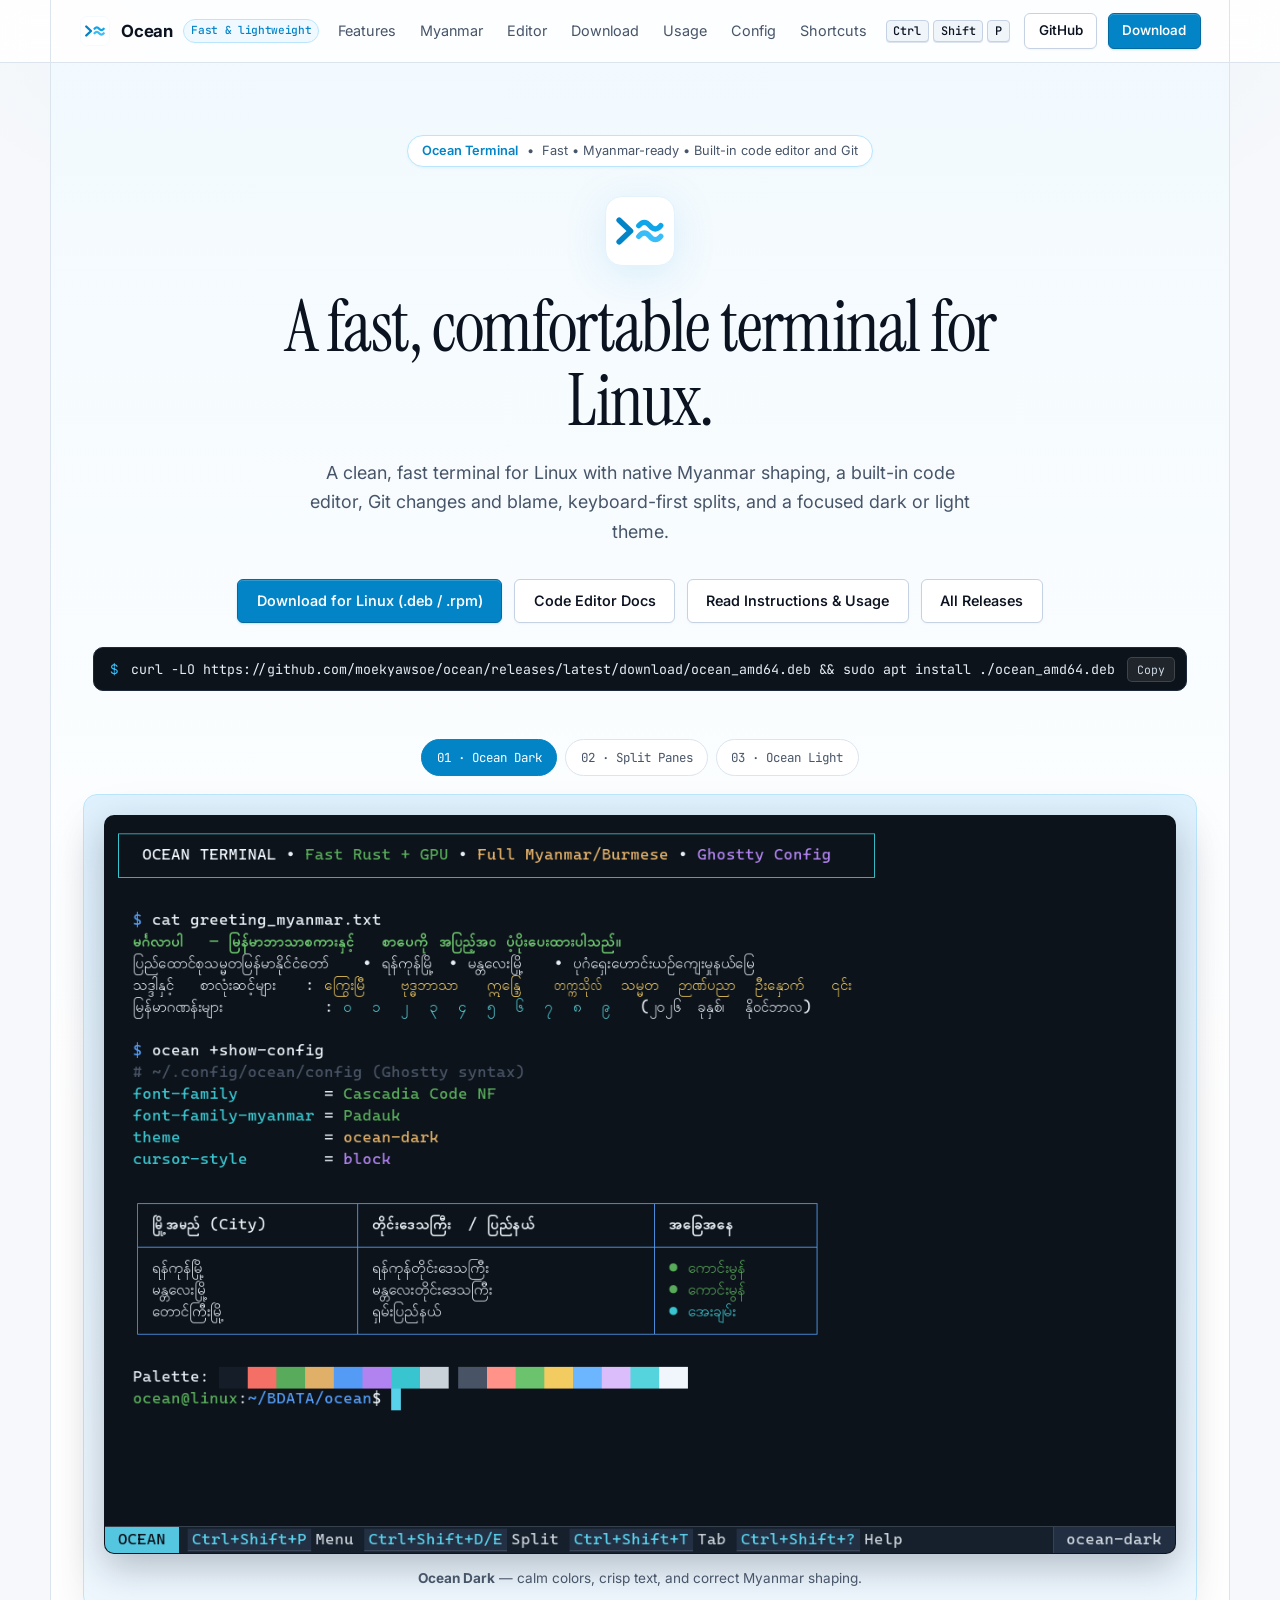
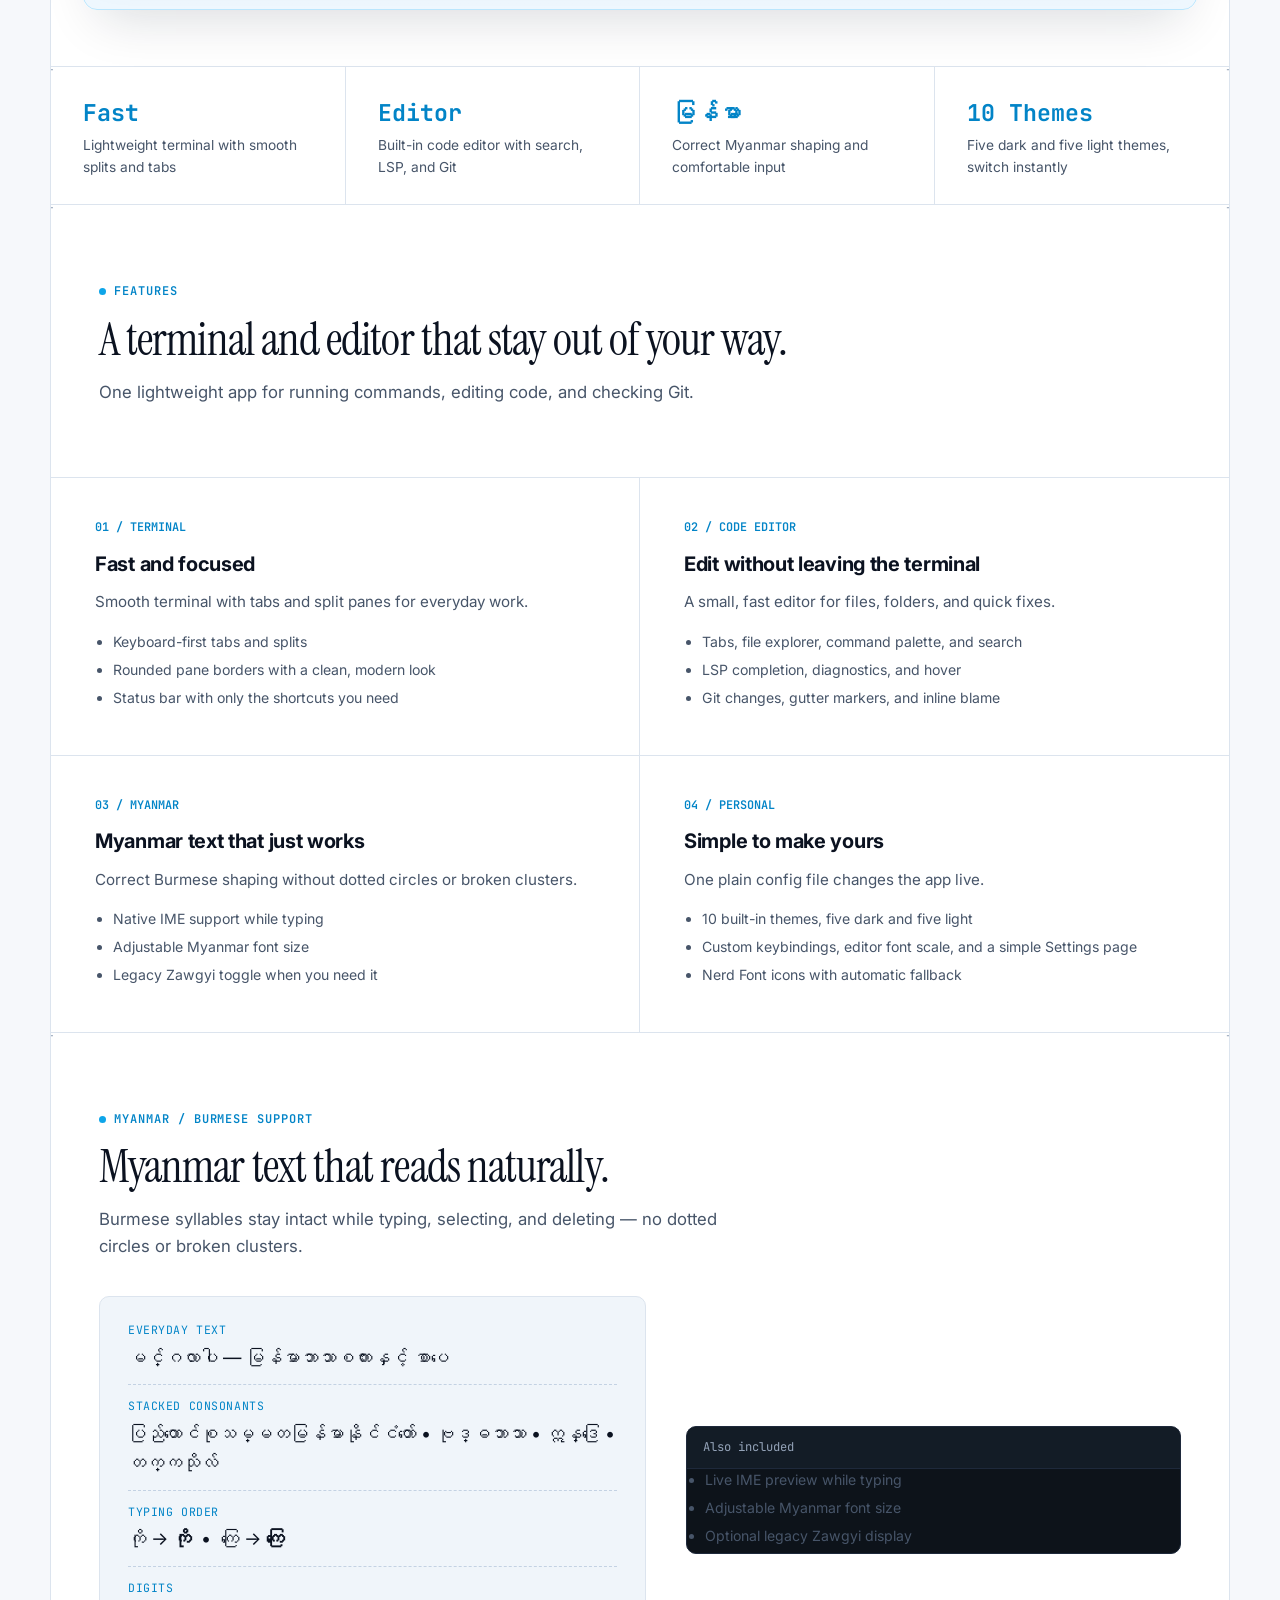
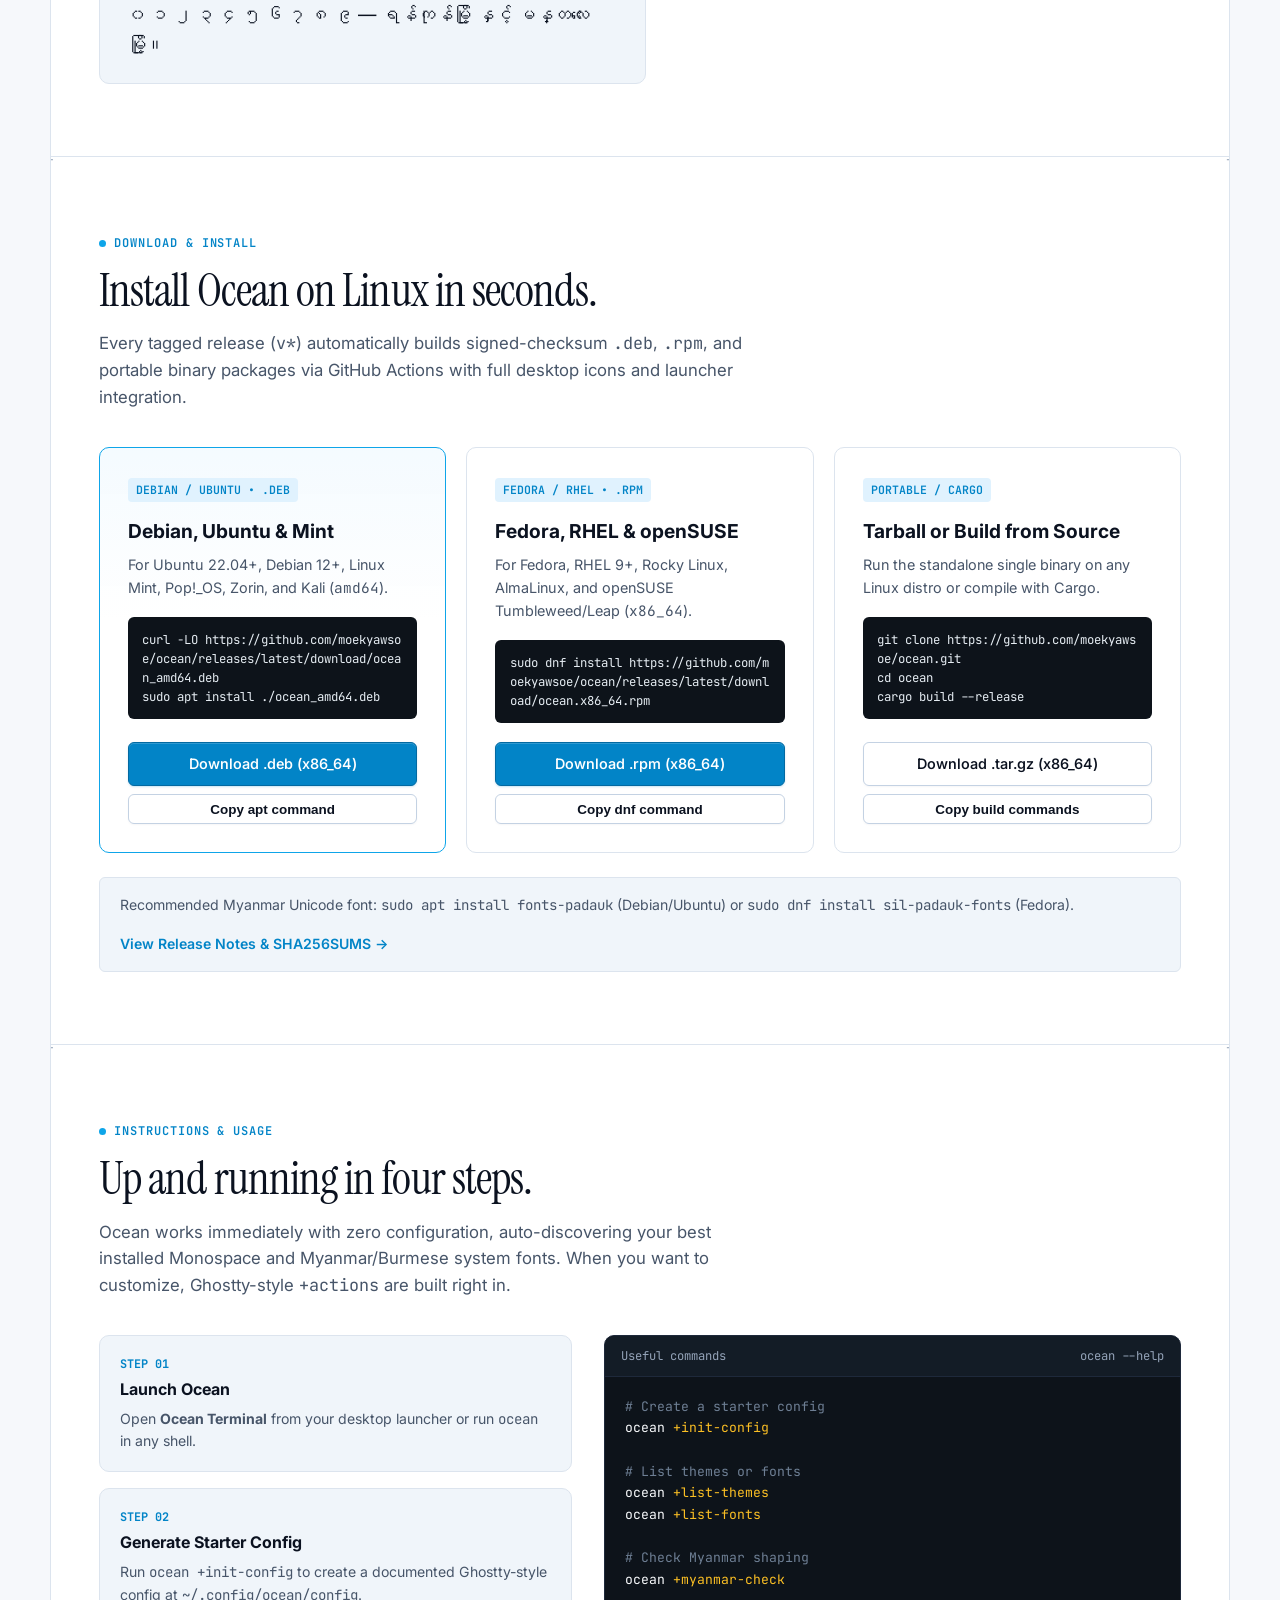
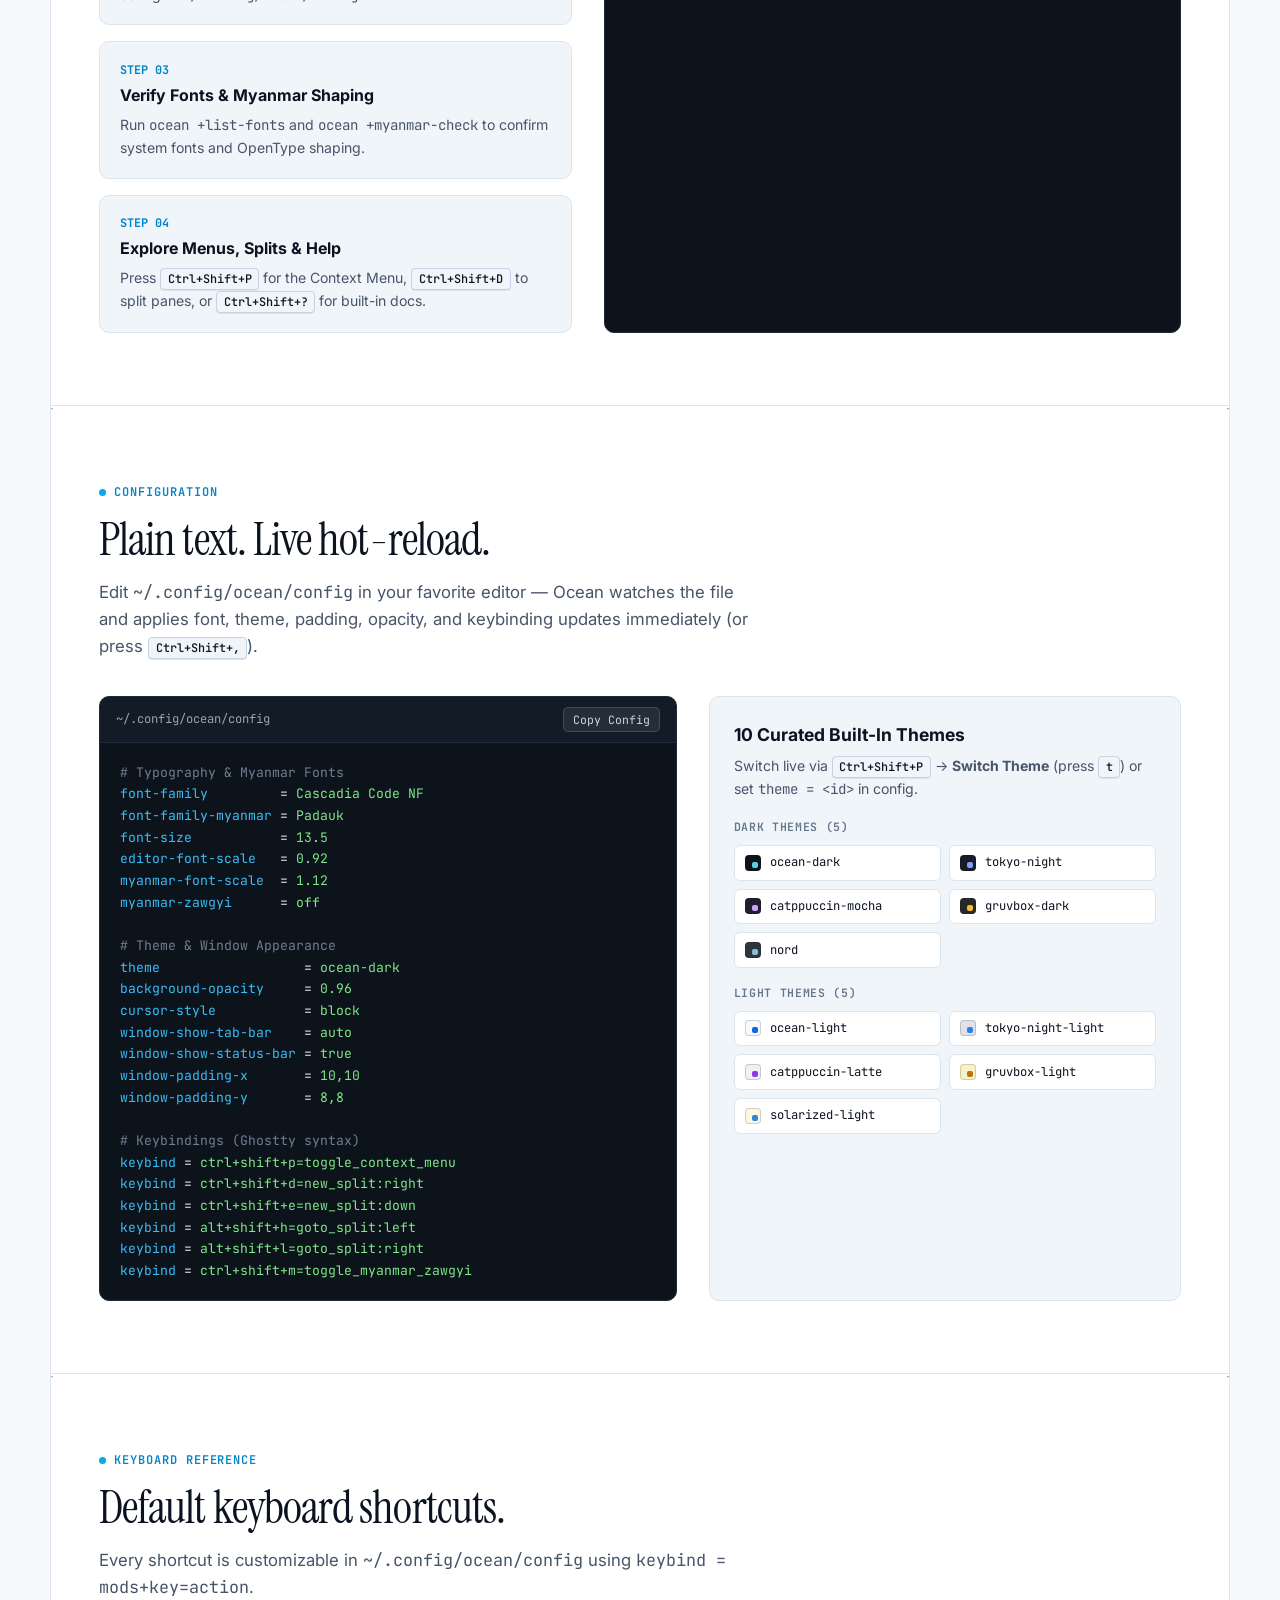
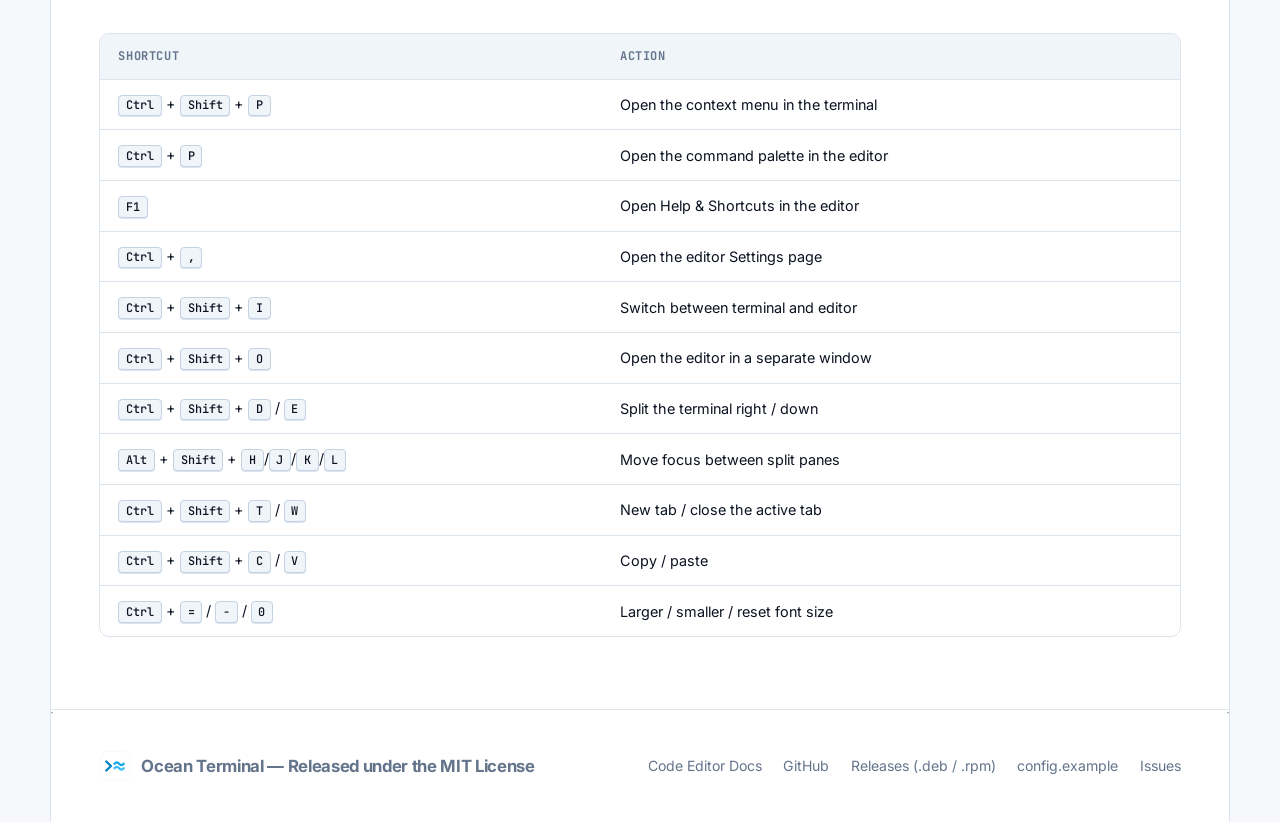
==== commit 0ac90b96: "fix: file tool update" ====
--- a/website/index.html
+++ b/website/index.html
@@ -220,7 +220,7 @@
           <p>One plain config file changes the app live.</p>
           <ul class="bento-list">
             <li>10 built-in themes, five dark and five light</li>
-            <li>Custom keybindings and editor font scale</li>
+            <li>Custom keybindings, editor font scale, and a simple Settings page</li>
             <li>Nerd Font icons with automatic fallback</li>
           </ul>
         </article>
@@ -545,6 +545,10 @@
                 <td>Open Help &amp; Shortcuts in the editor</td>
               </tr>
               <tr>
+                <td><kbd>Ctrl</kbd> + <kbd>,</kbd></td>
+                <td>Open the editor Settings page</td>
+              </tr>
+              <tr>
                 <td><kbd>Ctrl</kbd> + <kbd>Shift</kbd> + <kbd>I</kbd></td>
                 <td>Switch between terminal and editor</td>
               </tr>
